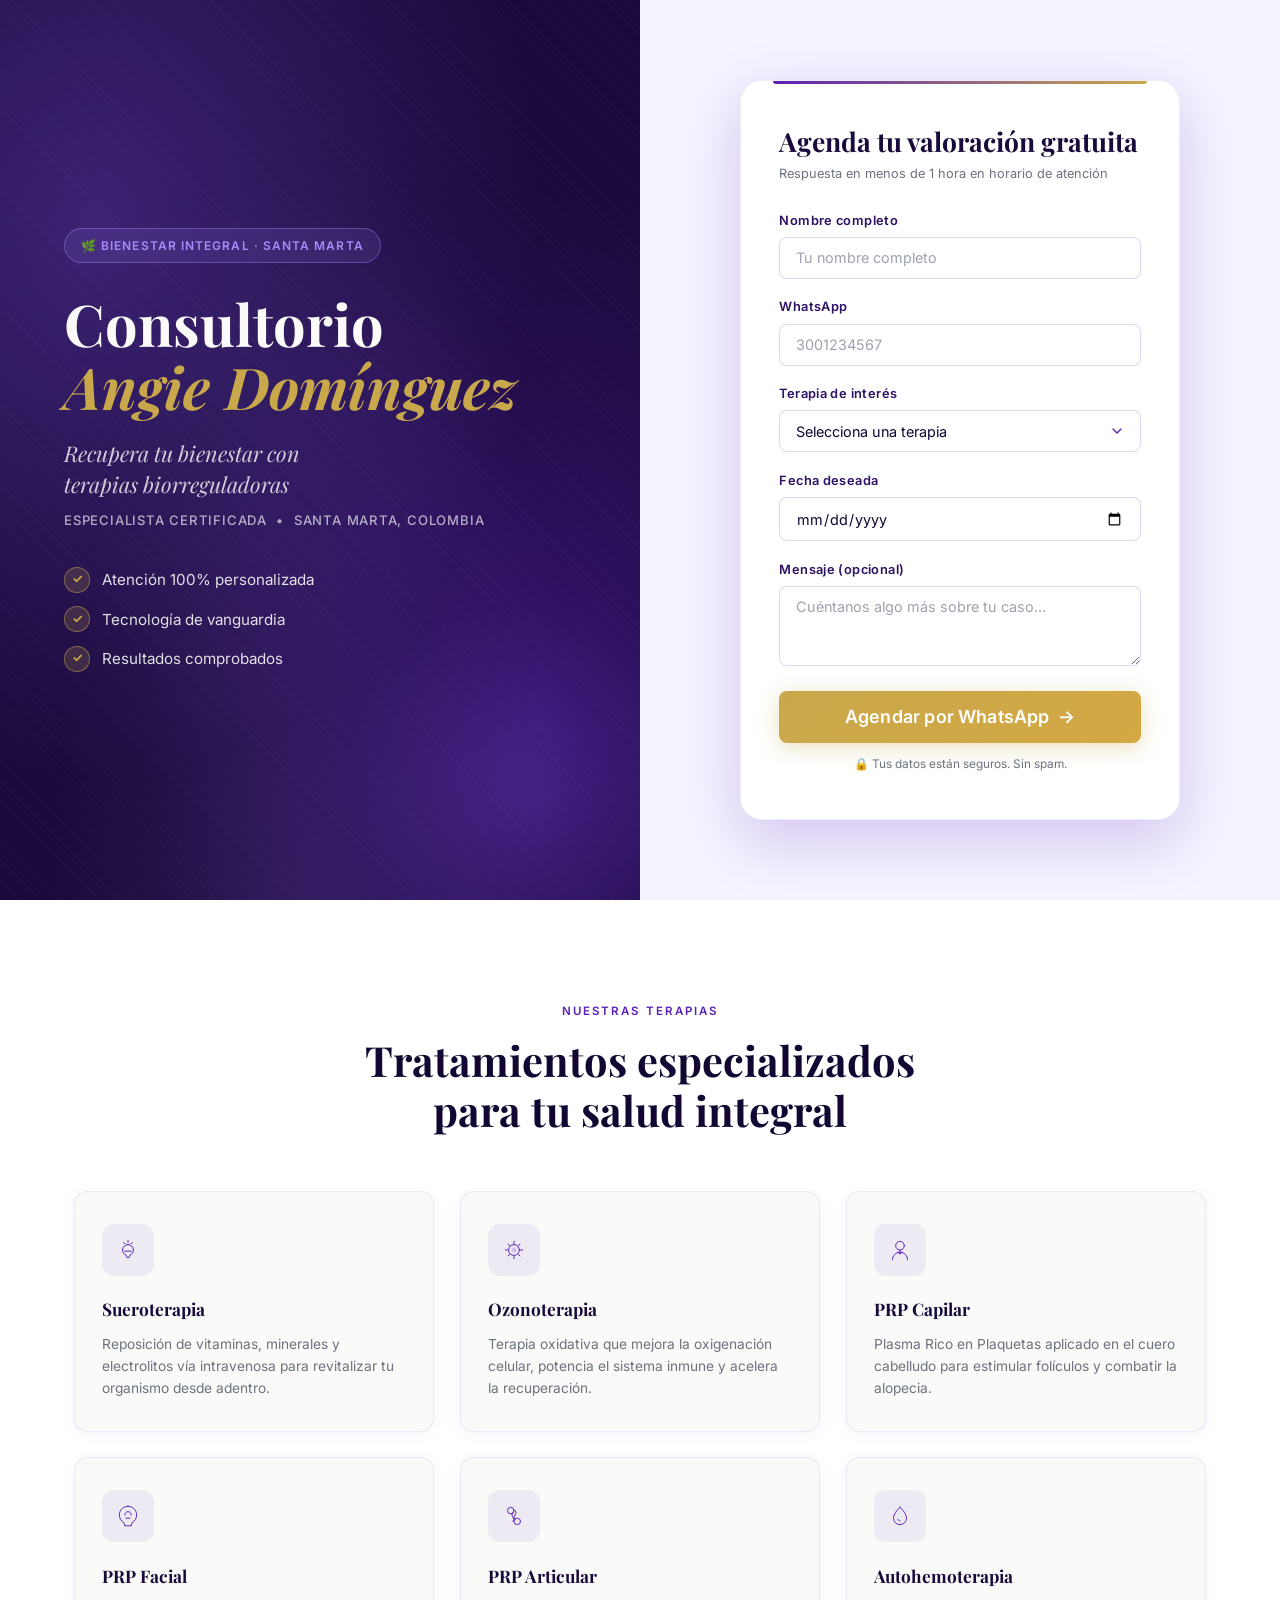
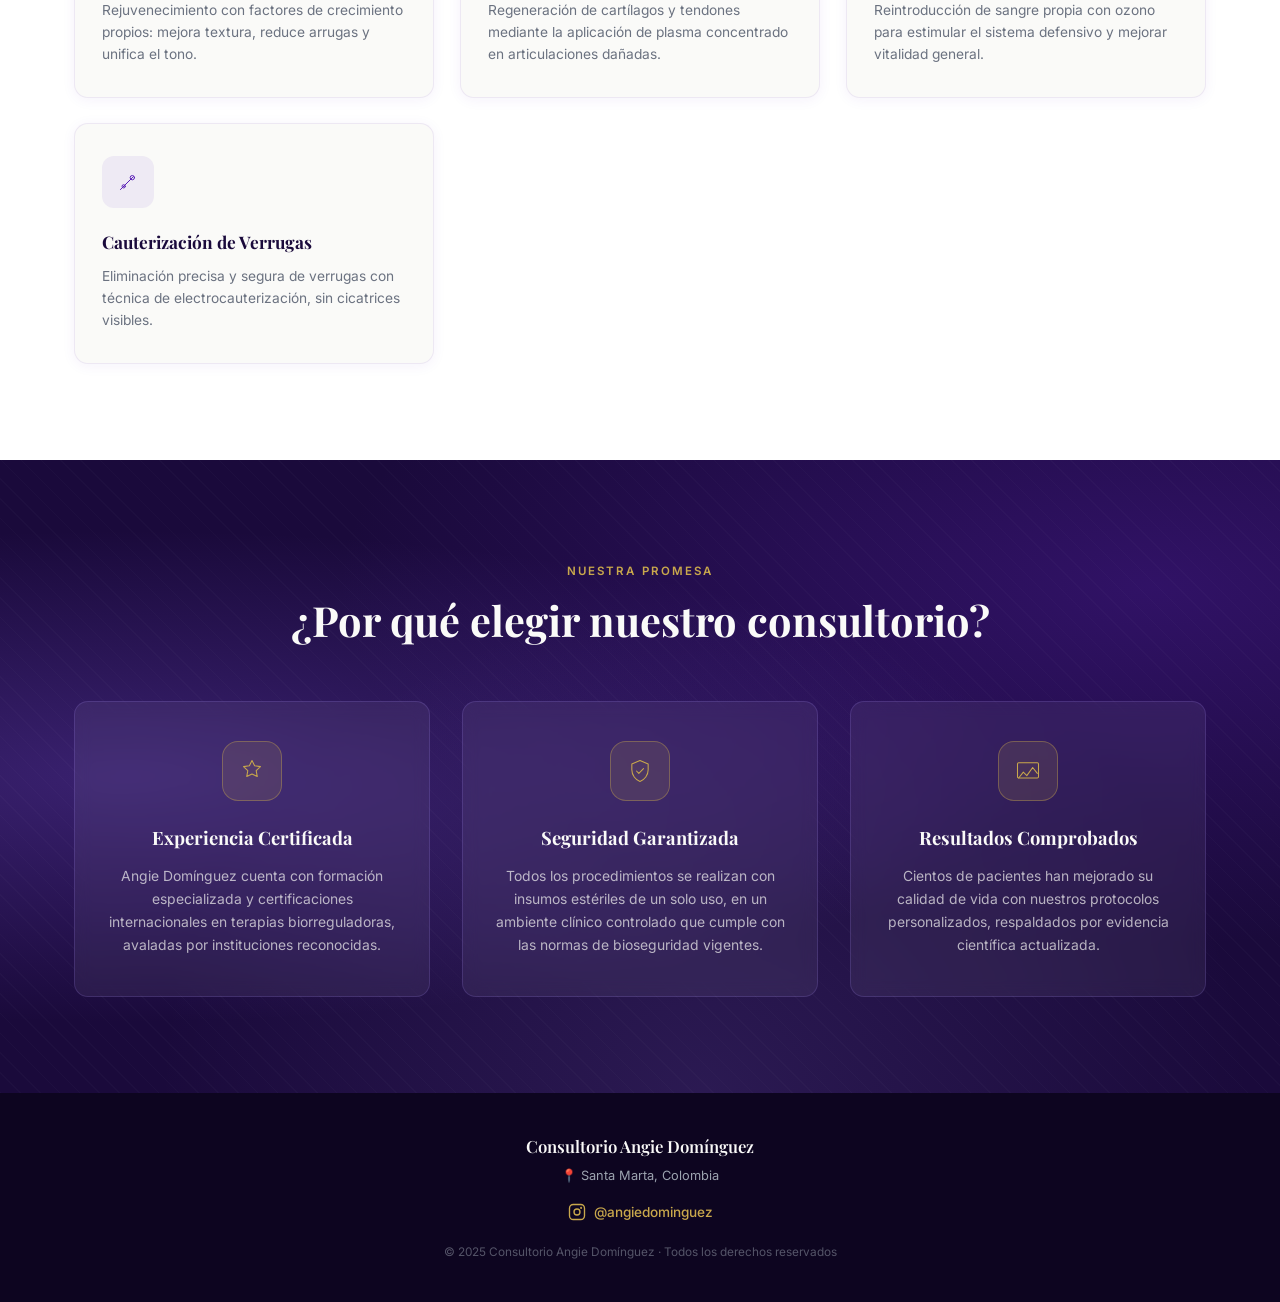
==== index.html @ efd098a5 "Initial commit: Landing page premium Angie Dominguez" ====
<!DOCTYPE html>
<html lang="es">

<head>
  <meta charset="UTF-8" />
  <meta name="viewport" content="width=device-width, initial-scale=1.0" />
  <meta name="description"
    content="Consultorio Angie Domínguez — Especialista en terapias biorreguladoras en Santa Marta, Colombia. Sueroterapia, Ozonoterapia, PRP y más. Agenda tu valoración gratuita hoy." />
  <title>Consultorio Angie Domínguez | Terapias Biorreguladoras · Santa Marta</title>

  <!-- Google Fonts -->
  <link rel="preconnect" href="https://fonts.googleapis.com" />
  <link rel="preconnect" href="https://fonts.gstatic.com" crossorigin />
  <link
    href="https://fonts.googleapis.com/css2?family=Playfair+Display:ital,wght@0,400;0,600;0,700;1,400&family=Inter:wght@300;400;500;600&display=swap"
    rel="stylesheet" />

  <link rel="stylesheet" href="style.css" />
</head>

<body>

  <!-- ───────────────────────────────────────
       SECCIÓN 1 — HERO
  ─────────────────────────────────────────── -->
  <section id="hero" class="hero-section">

    <!-- COLUMNA IZQUIERDA -->
    <div class="hero-left animate-fadeup">
      <div class="hero-badge">🌿 Bienestar Integral · Santa Marta</div>

      <h1 class="hero-title">
        Consultorio<br>
        <span class="hero-title-accent">Angie Domínguez</span>
      </h1>

      <p class="hero-tagline">
        Recupera tu bienestar con<br>
        terapias biorreguladoras
      </p>

      <p class="hero-sub">
        Especialista certificada &nbsp;•&nbsp; Santa Marta, Colombia
      </p>

      <ul class="hero-bullets">
        <li>
          <span class="bullet-icon">✓</span>
          Atención 100% personalizada
        </li>
        <li>
          <span class="bullet-icon">✓</span>
          Tecnología de vanguardia
        </li>
        <li>
          <span class="bullet-icon">✓</span>
          Resultados comprobados
        </li>
      </ul>
    </div>

    <!-- COLUMNA DERECHA — FORMULARIO -->
    <div class="hero-right animate-fadeup delay-1">
      <div class="form-card">
        <h2 class="form-title">Agenda tu valoración gratuita</h2>
        <p class="form-subtitle">Respuesta en menos de 1 hora en horario de atención</p>

        <form id="agendamiento-form">

          <div class="form-group">
            <label for="nombre">Nombre completo</label>
            <input type="text" id="nombre" name="nombre" placeholder="Tu nombre completo" required
              autocomplete="name" />
          </div>

          <div class="form-group">
            <label for="telefono">WhatsApp</label>
            <input type="tel" id="telefono" name="telefono" placeholder="3001234567" required autocomplete="tel" />
          </div>

          <div class="form-group">
            <label for="terapia">Terapia de interés</label>
            <select id="terapia" name="terapia" required>
              <option value="" disabled selected>Selecciona una terapia</option>
              <option value="Sueroterapia">Sueroterapia</option>
              <option value="Ozonoterapia">Ozonoterapia</option>
              <option value="PRP Capilar">PRP Capilar</option>
              <option value="PRP Facial">PRP Facial</option>
              <option value="PRP Articular">PRP Articular</option>
              <option value="Autohemoterapia">Autohemoterapia</option>
              <option value="Cauterización de verrugas">Cauterización de verrugas</option>
            </select>
          </div>

          <div class="form-group">
            <label for="fecha">Fecha deseada</label>
            <input type="date" id="fecha" name="fecha" required />
          </div>

          <div class="form-group">
            <label for="mensaje">Mensaje (opcional)</label>
            <textarea id="mensaje" name="mensaje" rows="3" placeholder="Cuéntanos algo más sobre tu caso..."></textarea>
          </div>

          <button type="submit" id="btn-agendar" class="btn-wa">
            Agendar por WhatsApp &nbsp;→
          </button>

          <p class="form-privacy">🔒 Tus datos están seguros. Sin spam.</p>

        </form>
      </div>
    </div>

  </section>

  <!-- ───────────────────────────────────────
       SECCIÓN 2 — SERVICIOS
  ─────────────────────────────────────────── -->
  <section id="servicios" class="section-light">
    <div class="container">
      <div class="section-header animate-fadeup">
        <span class="section-label">Nuestras Terapias</span>
        <h2 class="section-title">Tratamientos especializados<br>para tu salud integral</h2>
      </div>

      <div class="services-grid">

        <!-- Sueroterapia -->
        <div class="service-card animate-fadeup">
          <div class="service-icon">
            <svg xmlns="http://www.w3.org/2000/svg" viewBox="0 0 48 48" fill="none" stroke="currentColor"
              stroke-width="1.8" stroke-linecap="round" stroke-linejoin="round">
              <path d="M24 6v4M16 10l2.8 2.8M32 10l-2.8 2.8" />
              <path
                d="M24 14c-5.5 0-10 4.5-10 10 0 4.2 2.6 7.8 6.3 9.4L22 38h4l1.7-4.6C31.4 31.8 34 28.2 34 24c0-5.5-4.5-10-10-10z" />
              <path d="M18 26h12" />
            </svg>
          </div>
          <h3>Sueroterapia</h3>
          <p>Reposición de vitaminas, minerales y electrolitos vía intravenosa para revitalizar tu organismo desde
            adentro.</p>
        </div>

        <!-- Ozonoterapia -->
        <div class="service-card animate-fadeup delay-1">
          <div class="service-icon">
            <svg xmlns="http://www.w3.org/2000/svg" viewBox="0 0 48 48" fill="none" stroke="currentColor"
              stroke-width="1.8" stroke-linecap="round" stroke-linejoin="round">
              <circle cx="24" cy="24" r="10" />
              <path d="M24 8v4M24 36v4M8 24h4M36 24h4" />
              <path d="M13 13l2.8 2.8M32.2 32.2l2.8 2.8M35 13l-2.8 2.8M15.8 32.2l-2.8 2.8" />
              <circle cx="24" cy="24" r="4" fill="currentColor" opacity="0.2" />
            </svg>
          </div>
          <h3>Ozonoterapia</h3>
          <p>Terapia oxidativa que mejora la oxigenación celular, potencia el sistema inmune y acelera la recuperación.
          </p>
        </div>

        <!-- PRP Capilar -->
        <div class="service-card animate-fadeup delay-2">
          <div class="service-icon">
            <svg xmlns="http://www.w3.org/2000/svg" viewBox="0 0 48 48" fill="none" stroke="currentColor"
              stroke-width="1.8" stroke-linecap="round" stroke-linejoin="round">
              <circle cx="24" cy="16" r="8" />
              <path d="M10 42c0-7.7 6.3-14 14-14s14 6.3 14 14" />
              <path d="M24 24v6M20 28l4 4 4-4" />
            </svg>
          </div>
          <h3>PRP Capilar</h3>
          <p>Plasma Rico en Plaquetas aplicado en el cuero cabelludo para estimular folículos y combatir la alopecia.
          </p>
        </div>

        <!-- PRP Facial -->
        <div class="service-card animate-fadeup">
          <div class="service-icon">
            <svg xmlns="http://www.w3.org/2000/svg" viewBox="0 0 48 48" fill="none" stroke="currentColor"
              stroke-width="1.8" stroke-linecap="round" stroke-linejoin="round">
              <path
                d="M24 6C15.2 6 8 13.2 8 22c0 6.2 3.5 11.6 8.6 14.5L18 42h12l1.4-5.5C36.5 33.6 40 28.2 40 22c0-8.8-7.2-16-16-16z" />
              <path d="M18 22c0-3.3 2.7-6 6-6s6 2.7 6 6" />
              <path d="M20 28h8" />
            </svg>
          </div>
          <h3>PRP Facial</h3>
          <p>Rejuvenecimiento con factores de crecimiento propios: mejora textura, reduce arrugas y unifica el tono.</p>
        </div>

        <!-- PRP Articular -->
        <div class="service-card animate-fadeup delay-1">
          <div class="service-icon">
            <svg xmlns="http://www.w3.org/2000/svg" viewBox="0 0 48 48" fill="none" stroke="currentColor"
              stroke-width="1.8" stroke-linecap="round" stroke-linejoin="round">
              <circle cx="18" cy="14" r="6" />
              <circle cx="30" cy="34" r="6" />
              <path d="M22 18l-2 4 4 8-2 4" />
              <path d="M26 30l-2-4 4-8-2-4" />
            </svg>
          </div>
          <h3>PRP Articular</h3>
          <p>Regeneración de cartílagos y tendones mediante la aplicación de plasma concentrado en articulaciones
            dañadas.</p>
        </div>

        <!-- Autohemoterapia -->
        <div class="service-card animate-fadeup delay-2">
          <div class="service-icon">
            <svg xmlns="http://www.w3.org/2000/svg" viewBox="0 0 48 48" fill="none" stroke="currentColor"
              stroke-width="1.8" stroke-linecap="round" stroke-linejoin="round">
              <path d="M24 8c0 0-12 10-12 20a12 12 0 0 0 24 0C36 18 24 8 24 8z" />
              <path d="M20 30c1 2 2.5 3 4 3" />
            </svg>
          </div>
          <h3>Autohemoterapia</h3>
          <p>Reintroducción de sangre propia con ozono para estimular el sistema defensivo y mejorar vitalidad general.
          </p>
        </div>

        <!-- Cauterización de verrugas -->
        <div class="service-card animate-fadeup">
          <div class="service-icon">
            <svg xmlns="http://www.w3.org/2000/svg" viewBox="0 0 48 48" fill="none" stroke="currentColor"
              stroke-width="1.8" stroke-linecap="round" stroke-linejoin="round">
              <path d="M14 34l20-20" />
              <circle cx="32" cy="16" r="4" />
              <path d="M10 38l4-4" />
              <path d="M28 20l-14 14" />
              <circle cx="16" cy="32" r="3" />
            </svg>
          </div>
          <h3>Cauterización de Verrugas</h3>
          <p>Eliminación precisa y segura de verrugas con técnica de electrocauterización, sin cicatrices visibles.</p>
        </div>

      </div>
    </div>
  </section>

  <!-- ───────────────────────────────────────
       SECCIÓN 3 — POR QUÉ ELEGIRNOS
  ─────────────────────────────────────────── -->
  <section id="por-que" class="section-dark">
    <div class="container">
      <div class="section-header animate-fadeup">
        <span class="section-label section-label-gold">Nuestra Promesa</span>
        <h2 class="section-title section-title-light">¿Por qué elegir nuestro consultorio?</h2>
      </div>

      <div class="why-grid">

        <div class="why-card animate-fadeup">
          <div class="why-icon">
            <svg xmlns="http://www.w3.org/2000/svg" viewBox="0 0 48 48" fill="none" stroke="currentColor"
              stroke-width="1.8" stroke-linecap="round" stroke-linejoin="round">
              <path d="M24 6l4.5 9 10 1.5-7.3 7 1.8 10L24 29l-9 4.5 1.8-10L9.5 16.5l10-1.5z" />
            </svg>
          </div>
          <h3>Experiencia Certificada</h3>
          <p>Angie Domínguez cuenta con formación especializada y certificaciones internacionales en terapias
            biorreguladoras, avaladas por instituciones reconocidas.</p>
        </div>

        <div class="why-card animate-fadeup delay-1">
          <div class="why-icon">
            <svg xmlns="http://www.w3.org/2000/svg" viewBox="0 0 48 48" fill="none" stroke="currentColor"
              stroke-width="1.8" stroke-linecap="round" stroke-linejoin="round">
              <path d="M24 6l-14 6v10c0 9 6.2 17.4 14 20 7.8-2.6 14-11 14-20V12z" />
              <path d="M18 24l4 4 8-8" />
            </svg>
          </div>
          <h3>Seguridad Garantizada</h3>
          <p>Todos los procedimientos se realizan con insumos estériles de un solo uso, en un ambiente clínico
            controlado que cumple con las normas de bioseguridad vigentes.</p>
        </div>

        <div class="why-card animate-fadeup delay-2">
          <div class="why-icon">
            <svg xmlns="http://www.w3.org/2000/svg" viewBox="0 0 48 48" fill="none" stroke="currentColor"
              stroke-width="1.8" stroke-linecap="round" stroke-linejoin="round">
              <path d="M8 36l8-10 6 6 10-14 8 10" />
              <rect x="6" y="10" width="36" height="26" rx="2" />
            </svg>
          </div>
          <h3>Resultados Comprobados</h3>
          <p>Cientos de pacientes han mejorado su calidad de vida con nuestros protocolos personalizados, respaldados
            por evidencia científica actualizada.</p>
        </div>

      </div>
    </div>
  </section>

  <!-- ───────────────────────────────────────
       FOOTER
  ─────────────────────────────────────────── -->
  <footer id="footer">
    <div class="container footer-inner">
      <div class="footer-brand">
        <span class="footer-name">Consultorio Angie Domínguez</span>
        <span class="footer-location">📍 Santa Marta, Colombia</span>
      </div>
      <div class="footer-social">
        <a href="https://instagram.com/angiedominguez" target="_blank" rel="noopener" class="footer-ig">
          <svg xmlns="http://www.w3.org/2000/svg" width="18" height="18" viewBox="0 0 24 24" fill="none"
            stroke="currentColor" stroke-width="1.8" stroke-linecap="round" stroke-linejoin="round">
            <rect x="2" y="2" width="20" height="20" rx="5" ry="5" />
            <circle cx="12" cy="12" r="4" />
            <circle cx="17.5" cy="6.5" r="0.5" fill="currentColor" />
          </svg>
          @angiedominguez
        </a>
      </div>
      <p class="footer-copy">© 2025 Consultorio Angie Domínguez · Todos los derechos reservados</p>
    </div>
  </footer>

  <script src="script.js"></script>
</body>

</html>
---- style.css ----
/* ================================================
   DESIGN TOKENS — PALETA MORADO PREMIUM
   ================================================ */
:root {
  --purple-deep: #1A0A3B;
  /* fondo hero izquierdo */
  --purple-dark: #2E1065;
  /* secciones oscuras     */
  --purple-mid: #5B21B6;
  /* acentos medios        */
  --purple-light: #8B5CF6;
  /* highlights            */
  --purple-glow: #A78BFA;
  /* glow / hover          */
  --lavender-bg: #F5F3FF;
  /* fondo secciones light */
  --ivory: #FAFAF8;
  /* fondo base            */
  --white: #FFFFFF;

  /* Gold para el CTA — contraste premium sobre morado */
  --gold: #C9A84C;
  --gold-hover: #B8962E;

  --gray-1: #6B7280;
  --gray-2: #9CA3AF;
  --text-dark: #120733;
  /* casi negro con tinte morado */

  --ff-heading: 'Playfair Display', Georgia, serif;
  --ff-body: 'Inter', system-ui, sans-serif;

  --radius-sm: 8px;
  --radius-md: 14px;
  --radius-lg: 22px;
  --radius-xl: 32px;

  --shadow-card: 0 8px 40px rgba(91, 33, 182, 0.13);
  --shadow-hero: 0 20px 60px rgba(91, 33, 182, 0.22);

  --transition: 0.35s cubic-bezier(.4, 0, .2, 1);
}

/* ================================================
   RESET & BASE
   ================================================ */
*,
*::before,
*::after {
  box-sizing: border-box;
  margin: 0;
  padding: 0;
}

html {
  scroll-behavior: smooth;
  font-size: 16px;
}

body {
  font-family: var(--ff-body);
  background: var(--ivory);
  color: var(--text-dark);
  line-height: 1.65;
  -webkit-font-smoothing: antialiased;
}

img,
svg {
  display: block;
}

a {
  color: inherit;
  text-decoration: none;
}

/* ================================================
   TYPOGRAPHY UTILITIES
   ================================================ */
.section-label {
  display: inline-block;
  font-family: var(--ff-body);
  font-size: 0.72rem;
  font-weight: 600;
  letter-spacing: 0.18em;
  text-transform: uppercase;
  color: var(--purple-mid);
  margin-bottom: 0.9rem;
}

.section-label-gold {
  color: var(--gold);
}

.section-title {
  font-family: var(--ff-heading);
  font-size: clamp(1.75rem, 3.5vw, 2.6rem);
  font-weight: 700;
  line-height: 1.2;
  color: var(--text-dark);
}

.section-title-light {
  color: var(--ivory);
}

.section-header {
  text-align: center;
  margin-bottom: 3.5rem;
}

/* ================================================
   CONTAINER
   ================================================ */
.container {
  width: 100%;
  max-width: 1180px;
  margin: 0 auto;
  padding: 0 1.5rem;
}

/* ================================================
   ANIMACIONES FADE-UP (gestionadas por JS)
   ================================================ */
.animate-fadeup {
  opacity: 0;
  transform: translateY(36px);
  transition: opacity 0.7s var(--transition),
    transform 0.7s var(--transition);
}

.animate-fadeup.visible {
  opacity: 1;
  transform: translateY(0);
}

.delay-1 {
  transition-delay: 0.15s;
}

.delay-2 {
  transition-delay: 0.30s;
}

/* ================================================
   HERO SECTION
   ================================================ */
.hero-section {
  display: grid;
  grid-template-columns: 1fr 1fr;
  min-height: 100svh;
  align-items: stretch;
}

/* ── Columna izquierda ── */
.hero-left {
  background: var(--purple-deep);
  background-image:
    radial-gradient(ellipse at 15% 25%, rgba(139, 92, 246, 0.30) 0%, transparent 58%),
    radial-gradient(ellipse at 85% 80%, rgba(91, 33, 182, 0.40) 0%, transparent 52%),
    radial-gradient(ellipse at 50% 110%, rgba(167, 139, 250, 0.15) 0%, transparent 60%);
  display: flex;
  flex-direction: column;
  justify-content: center;
  padding: clamp(2rem, 6vw, 5rem) clamp(2rem, 5vw, 4.5rem);
  position: relative;
  overflow: hidden;
}

/* Textura sutil */
.hero-left::before {
  content: '';
  position: absolute;
  inset: 0;
  background-image:
    repeating-linear-gradient(45deg,
      rgba(255, 255, 255, 0.022) 0px,
      rgba(255, 255, 255, 0.022) 1px,
      transparent 1px,
      transparent 14px);
  pointer-events: none;
}

/* Círculo decorativo difuso */
.hero-left::after {
  content: '';
  position: absolute;
  width: 380px;
  height: 380px;
  background: radial-gradient(circle, rgba(139, 92, 246, 0.18) 0%, transparent 70%);
  bottom: -80px;
  right: -80px;
  border-radius: 50%;
  pointer-events: none;
}

.hero-badge {
  display: inline-flex;
  align-items: center;
  gap: 0.4rem;
  background: rgba(167, 139, 250, 0.12);
  border: 1px solid rgba(167, 139, 250, 0.38);
  color: var(--purple-glow);
  font-size: 0.75rem;
  font-weight: 600;
  letter-spacing: 0.09em;
  text-transform: uppercase;
  padding: 0.4rem 1rem;
  border-radius: 99px;
  width: fit-content;
  margin-bottom: 1.8rem;
  backdrop-filter: blur(6px);
}

.hero-title {
  font-family: var(--ff-heading);
  font-size: clamp(2.2rem, 4.5vw, 3.8rem);
  font-weight: 700;
  color: var(--ivory);
  line-height: 1.1;
  margin-bottom: 1.2rem;
}

.hero-title-accent {
  color: var(--gold);
  font-style: italic;
}

.hero-tagline {
  font-family: var(--ff-heading);
  font-size: clamp(1.05rem, 2vw, 1.35rem);
  font-weight: 400;
  font-style: italic;
  color: rgba(250, 250, 248, 0.80);
  margin-bottom: 0.6rem;
  line-height: 1.45;
}

.hero-sub {
  font-size: 0.82rem;
  font-weight: 500;
  letter-spacing: 0.06em;
  color: rgba(253, 253, 253, 0.65);
  text-transform: uppercase;
  margin-bottom: 2.2rem;
}

.hero-bullets {
  list-style: none;
  display: flex;
  flex-direction: column;
  gap: 0.85rem;
}

.hero-bullets li {
  display: flex;
  align-items: center;
  gap: 0.75rem;
  font-size: 0.95rem;
  font-weight: 400;
  color: rgba(250, 250, 248, 0.88);
}

.bullet-icon {
  display: flex;
  align-items: center;
  justify-content: center;
  width: 26px;
  height: 26px;
  background: rgba(201, 168, 76, 0.18);
  border: 1px solid rgba(201, 168, 76, 0.50);
  color: var(--gold);
  font-size: 0.78rem;
  font-weight: 700;
  border-radius: 50%;
  flex-shrink: 0;
}

/* ── Columna derecha ── */
.hero-right {
  background: var(--lavender-bg);
  display: flex;
  align-items: center;
  justify-content: center;
  padding: clamp(2rem, 5vw, 4rem) clamp(1.5rem, 4vw, 3.5rem);
}

/* ── Tarjeta formulario ── */
.form-card {
  background: var(--white);
  border-radius: var(--radius-lg);
  box-shadow: var(--shadow-hero);
  padding: clamp(1.8rem, 4vw, 2.8rem) clamp(1.6rem, 3.5vw, 2.4rem);
  width: 100%;
  max-width: 440px;
  border: 1px solid rgba(91, 33, 182, 0.09);
  position: relative;
}

/* Línea decorativa superior de la card */
.form-card::before {
  content: '';
  position: absolute;
  top: 0;
  left: 2rem;
  right: 2rem;
  height: 3px;
  background: linear-gradient(90deg, var(--purple-mid) 0%, var(--gold) 100%);
  border-radius: 0 0 4px 4px;
}

.form-title {
  font-family: var(--ff-heading);
  font-size: clamp(1.3rem, 2.5vw, 1.65rem);
  font-weight: 700;
  color: var(--purple-deep);
  margin-bottom: 0.35rem;
  line-height: 1.2;
}

.form-subtitle {
  font-size: 0.8rem;
  color: var(--gray-1);
  margin-bottom: 1.6rem;
}

.form-group {
  margin-bottom: 1.1rem;
}

.form-group label {
  display: block;
  font-size: 0.8rem;
  font-weight: 600;
  color: var(--purple-dark);
  margin-bottom: 0.38rem;
  letter-spacing: 0.03em;
}

.form-group input,
.form-group select,
.form-group textarea {
  width: 100%;
  padding: 0.72rem 1rem;
  border: 1.5px solid rgba(91, 33, 182, 0.18);
  border-radius: var(--radius-sm);
  font-family: var(--ff-body);
  font-size: 0.9rem;
  color: var(--text-dark);
  background: var(--white);
  outline: none;
  transition: border-color var(--transition), box-shadow var(--transition);
  appearance: none;
  -webkit-appearance: none;
}

.form-group select {
  background-image: url("data:image/svg+xml,%3Csvg xmlns='http://www.w3.org/2000/svg' width='16' height='16' viewBox='0 0 24 24' fill='none' stroke='%235B21B6' stroke-width='2' stroke-linecap='round' stroke-linejoin='round'%3E%3Cpolyline points='6 9 12 15 18 9'/%3E%3C/svg%3E");
  background-repeat: no-repeat;
  background-position: right 0.9rem center;
  padding-right: 2.6rem;
  cursor: pointer;
}

.form-group input:focus,
.form-group select:focus,
.form-group textarea:focus {
  border-color: var(--purple-mid);
  box-shadow: 0 0 0 3px rgba(91, 33, 182, 0.10);
}

.form-group input::placeholder,
.form-group textarea::placeholder {
  color: var(--gray-2);
}

.form-group textarea {
  resize: vertical;
  min-height: 80px;
}

/* ── Botón WhatsApp ── */
.btn-wa {
  display: flex;
  align-items: center;
  justify-content: center;
  width: 100%;
  height: 52px;
  background: linear-gradient(135deg, var(--gold) 0%, #D4A843 100%);
  color: var(--white);
  font-family: var(--ff-body);
  font-size: 18px;
  font-weight: 600;
  border: none;
  border-radius: var(--radius-sm);
  cursor: pointer;
  letter-spacing: 0.01em;
  transition: filter var(--transition), transform var(--transition), box-shadow var(--transition);
  box-shadow: 0 4px 22px rgba(201, 168, 76, 0.38);
  margin-top: 0.5rem;
}

.btn-wa:hover {
  filter: brightness(1.08);
  transform: translateY(-2px);
  box-shadow: 0 8px 30px rgba(201, 168, 76, 0.48);
}

.btn-wa:active {
  transform: translateY(0);
}

.btn-wa:disabled {
  opacity: 0.65;
  cursor: not-allowed;
  transform: none;
}

.form-privacy {
  text-align: center;
  font-size: 0.74rem;
  color: var(--gray-1);
  margin-top: 0.75rem;
}

/* ================================================
   SECCIÓN SERVICIOS — LIGHT
   ================================================ */
.section-light {
  background: var(--white);
  padding: 6rem 0;
}

.services-grid {
  display: grid;
  grid-template-columns: repeat(auto-fill, minmax(290px, 1fr));
  gap: 1.6rem;
}

.service-card {
  background: var(--ivory);
  border-radius: var(--radius-md);
  padding: 2rem 1.7rem;
  box-shadow: 0 2px 14px rgba(91, 33, 182, 0.06);
  border: 1px solid rgba(91, 33, 182, 0.08);
  transition: transform var(--transition), box-shadow var(--transition);
  position: relative;
  overflow: hidden;
}

.service-card::before {
  content: '';
  position: absolute;
  top: 0;
  left: 0;
  width: 3px;
  height: 0;
  background: linear-gradient(180deg, var(--gold) 0%, var(--purple-light) 100%);
  border-radius: 2px;
  transition: height 0.4s ease;
}

.service-card:hover {
  transform: translateY(-5px);
  box-shadow: var(--shadow-card);
}

.service-card:hover::before {
  height: 100%;
}

.service-icon {
  width: 52px;
  height: 52px;
  background: rgba(91, 33, 182, 0.07);
  border-radius: 12px;
  display: flex;
  align-items: center;
  justify-content: center;
  margin-bottom: 1.2rem;
  color: var(--purple-mid);
  transition: background var(--transition);
}

.service-card:hover .service-icon {
  background: rgba(91, 33, 182, 0.13);
}

.service-icon svg {
  width: 26px;
  height: 26px;
}

.service-card h3 {
  font-family: var(--ff-heading);
  font-size: 1.08rem;
  font-weight: 700;
  color: var(--purple-deep);
  margin-bottom: 0.55rem;
}

.service-card p {
  font-size: 0.86rem;
  color: var(--gray-1);
  line-height: 1.6;
}

/* ================================================
   SECCIÓN POR QUÉ ELEGIRNOS — DARK PURPLE
   ================================================ */
.section-dark {
  background: var(--purple-deep);
  background-image:
    radial-gradient(ellipse at 10% 50%, rgba(139, 92, 246, 0.28) 0%, transparent 55%),
    radial-gradient(ellipse at 90% 20%, rgba(91, 33, 182, 0.35) 0%, transparent 50%),
    radial-gradient(ellipse at 55% 100%, rgba(167, 139, 250, 0.12) 0%, transparent 55%);
  padding: 6rem 0;
  position: relative;
  overflow: hidden;
}

.section-dark::before {
  content: '';
  position: absolute;
  inset: 0;
  background-image:
    repeating-linear-gradient(45deg,
      rgba(255, 255, 255, 0.018) 0px,
      rgba(255, 255, 255, 0.018) 1px,
      transparent 1px,
      transparent 14px);
  pointer-events: none;
}

.why-grid {
  display: grid;
  grid-template-columns: repeat(3, 1fr);
  gap: 2rem;
}

.why-card {
  background: rgba(255, 255, 255, 0.06);
  backdrop-filter: blur(8px);
  border: 1px solid rgba(167, 139, 250, 0.18);
  border-radius: var(--radius-md);
  padding: 2.4rem 2rem;
  text-align: center;
  transition: background var(--transition), transform var(--transition), border-color var(--transition);
}

.why-card:hover {
  background: rgba(255, 255, 255, 0.10);
  border-color: rgba(167, 139, 250, 0.35);
  transform: translateY(-4px);
}

.why-icon {
  width: 60px;
  height: 60px;
  background: rgba(201, 168, 76, 0.13);
  border: 1.5px solid rgba(201, 168, 76, 0.38);
  border-radius: 16px;
  display: flex;
  align-items: center;
  justify-content: center;
  margin: 0 auto 1.4rem;
  color: var(--gold);
}

.why-icon svg {
  width: 28px;
  height: 28px;
}

.why-card h3 {
  font-family: var(--ff-heading);
  font-size: 1.15rem;
  font-weight: 700;
  color: var(--ivory);
  margin-bottom: 0.75rem;
}

.why-card p {
  font-size: 0.87rem;
  color: rgba(250, 250, 248, 0.68);
  line-height: 1.65;
}

/* ================================================
   FOOTER
   ================================================ */
#footer {
  background: #0D0520;
  padding: 2.5rem 0;
}

.footer-inner {
  display: flex;
  flex-direction: column;
  align-items: center;
  gap: 0.9rem;
  text-align: center;
}

.footer-brand {
  display: flex;
  flex-direction: column;
  gap: 0.3rem;
}

.footer-name {
  font-family: var(--ff-heading);
  font-size: 1.05rem;
  font-weight: 600;
  color: var(--ivory);
}

.footer-location {
  font-size: 0.8rem;
  color: var(--gray-2);
}

.footer-ig {
  display: inline-flex;
  align-items: center;
  gap: 0.5rem;
  color: var(--gold);
  font-size: 0.85rem;
  font-weight: 500;
  transition: opacity var(--transition);
}

.footer-ig:hover {
  opacity: 0.75;
}

.footer-copy {
  font-size: 0.74rem;
  color: rgba(156, 163, 175, 0.50);
}

/* ================================================
   RESPONSIVE — TABLET (< 900px)
   ================================================ */
@media (max-width: 900px) {
  .why-grid {
    grid-template-columns: 1fr 1fr;
  }

  .why-card:last-child {
    grid-column: 1 / -1;
    max-width: 400px;
    margin: 0 auto;
    width: 100%;
  }
}

/* ================================================
   RESPONSIVE — MOBILE (< 680px)
   ================================================ */
@media (max-width: 680px) {
  .hero-section {
    grid-template-columns: 1fr;
    min-height: auto;
  }

  .hero-left {
    padding: 3rem 1.5rem 2.5rem;
    align-items: flex-start;
  }

  .hero-title {
    font-size: clamp(2rem, 9vw, 2.5rem);
  }

  .hero-right {
    padding: 2rem 1rem 3rem;
    background: var(--lavender-bg);
  }

  .form-card {
    max-width: 100%;
    border-radius: var(--radius-md);
    box-shadow: 0 4px 24px rgba(91, 33, 182, 0.12);
  }

  .section-light {
    padding: 4rem 0;
  }

  .services-grid {
    grid-template-columns: 1fr;
    gap: 1.1rem;
  }

  .section-dark {
    padding: 4rem 0;
  }

  .why-grid {
    grid-template-columns: 1fr;
  }

  .why-card:last-child {
    max-width: 100%;
  }
}

/* ================================================
   VALIDACIÓN — ESTADOS DE ERROR / OK
   ================================================ */
.field-error {
  display: block;
  font-size: 0.74rem;
  color: #DC2626;
  margin-top: 0.3rem;
  font-weight: 500;
  min-height: 1em;
  animation: shake 0.3s ease;
}

@keyframes shake {

  0%,
  100% {
    transform: translateX(0);
  }

  25% {
    transform: translateX(-4px);
  }

  75% {
    transform: translateX(4px);
  }
}

.form-group input.input-error,
.form-group select.input-error,
.form-group textarea.input-error {
  border-color: #DC2626 !important;
  box-shadow: 0 0 0 3px rgba(220, 38, 38, 0.10);
}

.form-group input.input-ok,
.form-group select.input-ok,
.form-group textarea.input-ok {
  border-color: var(--purple-mid) !important;
  box-shadow: 0 0 0 3px rgba(91, 33, 182, 0.09);
}

/* ================================================
   MICRO INTERACTIONS
   ================================================ */
@media (hover: hover) {

  .form-group input:hover,
  .form-group select:hover,
  .form-group textarea:hover {
    border-color: rgba(91, 33, 182, 0.35);
  }
}
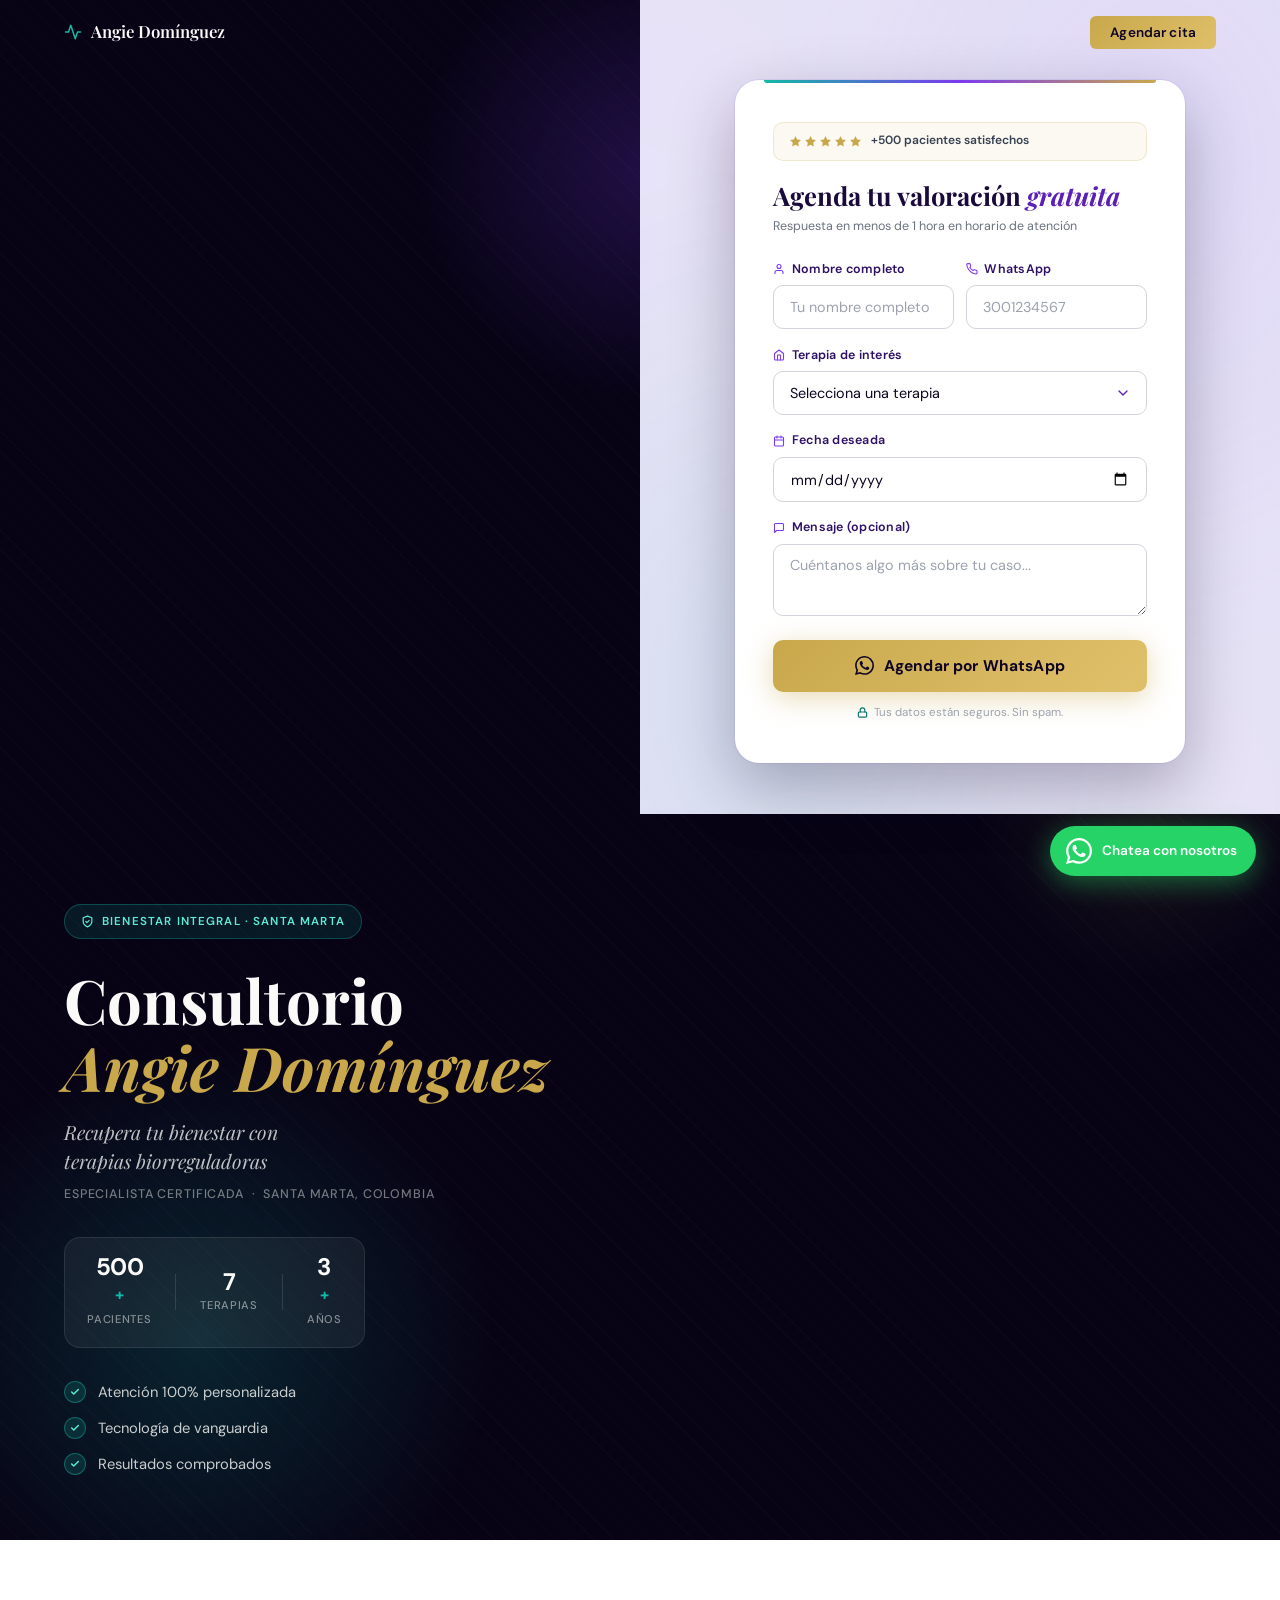
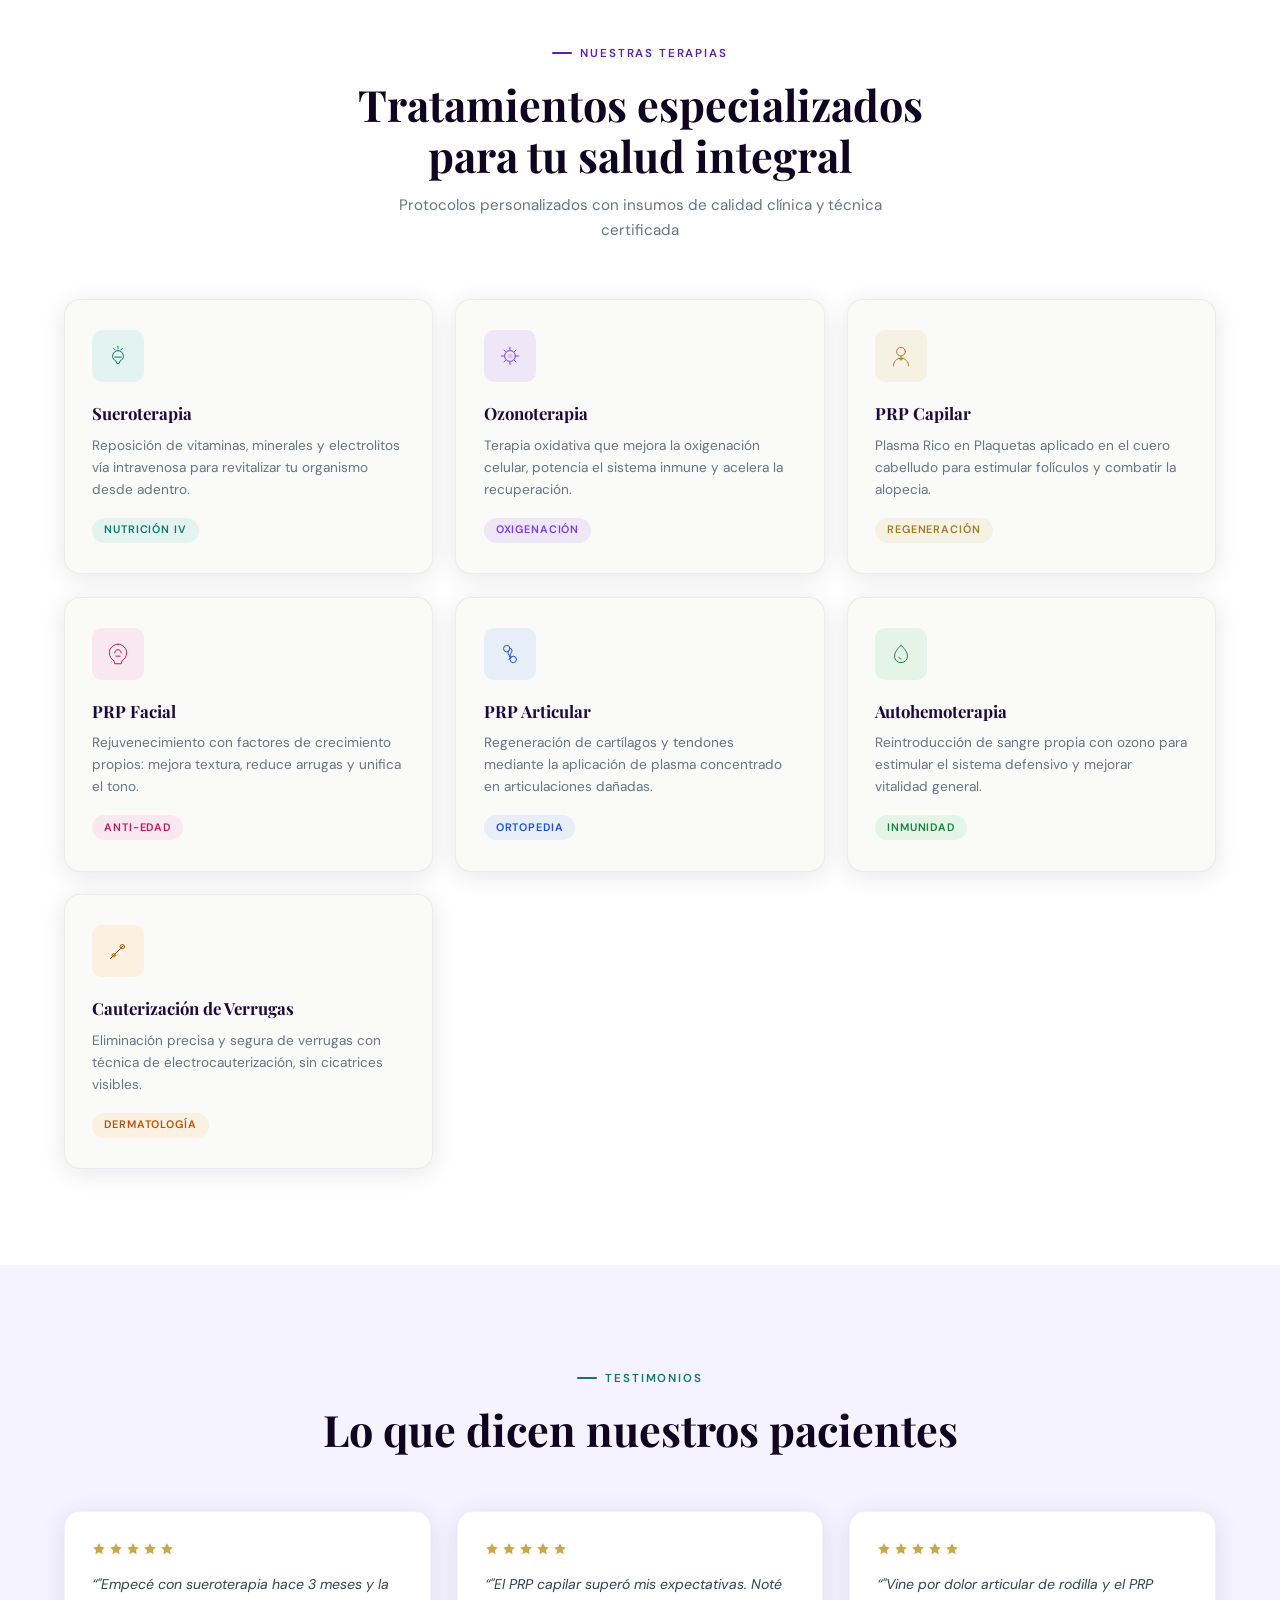
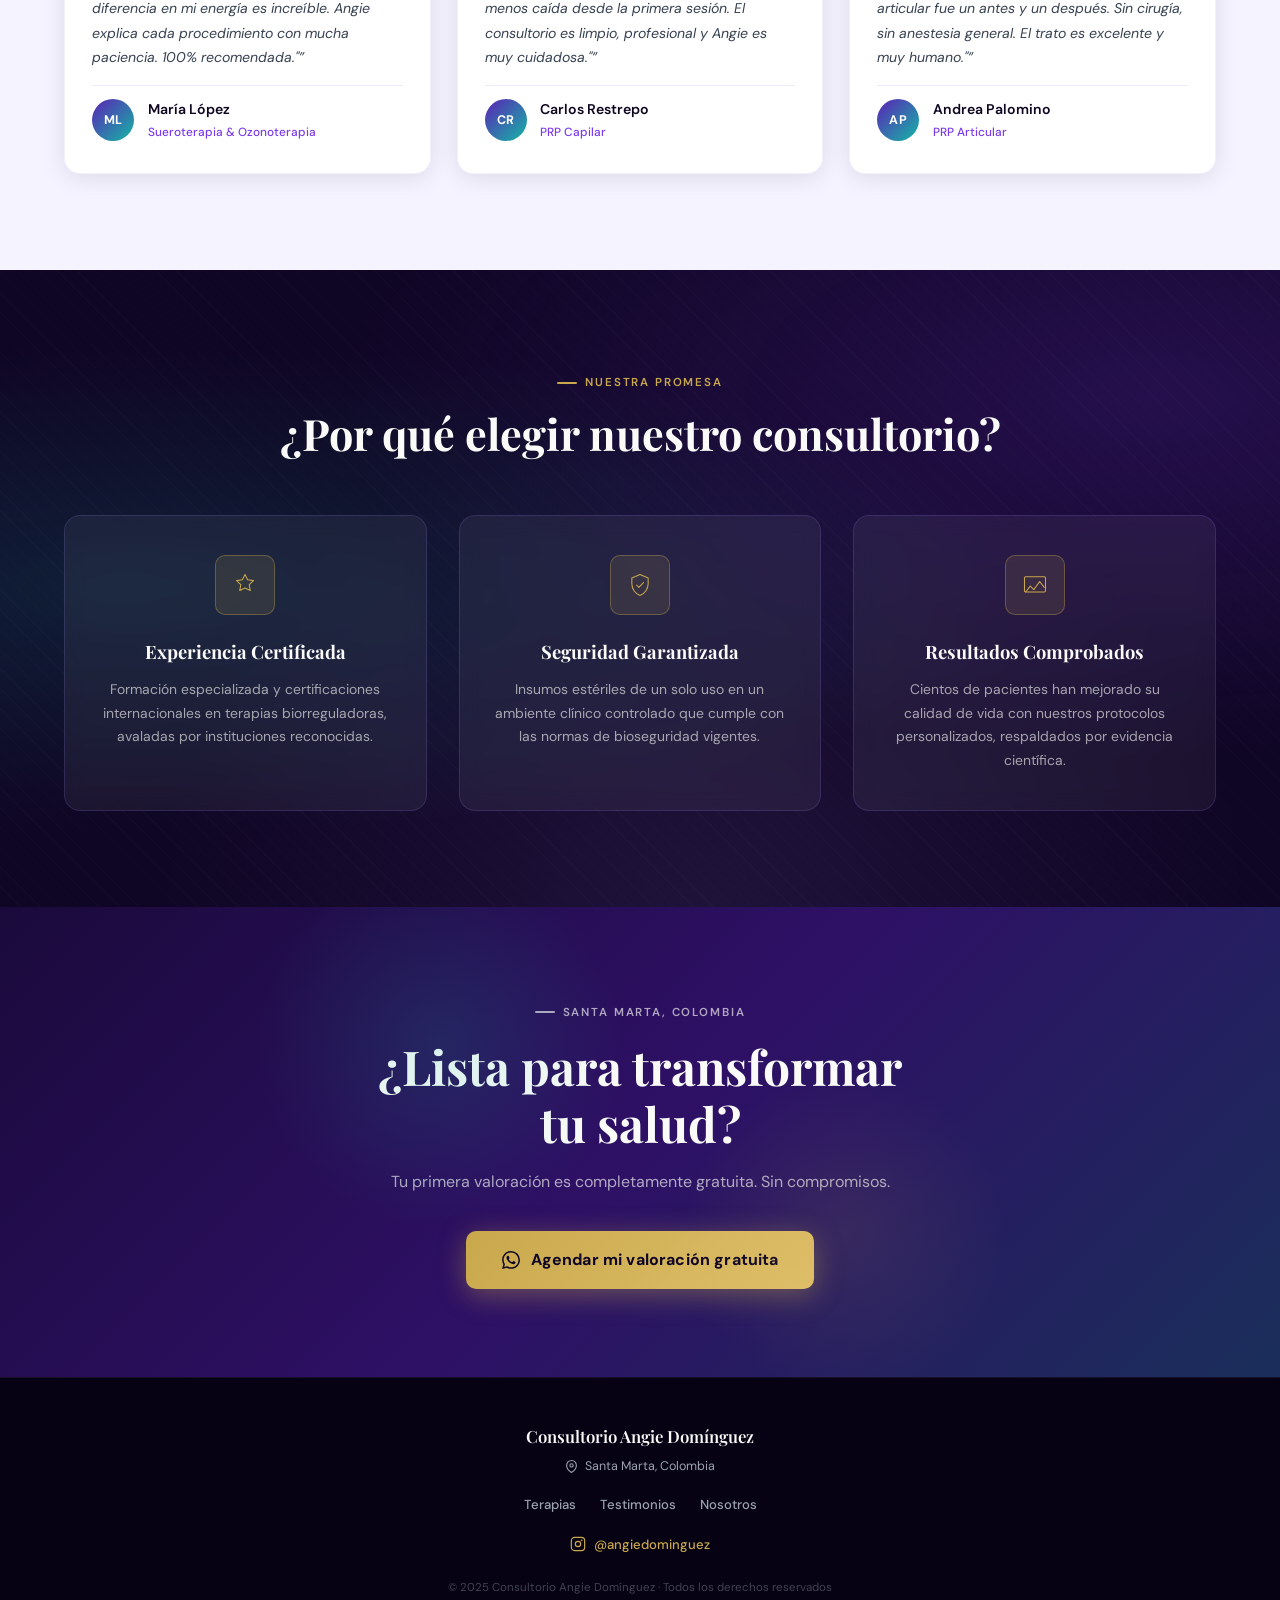
==== commit 401e4cbd: "rediseno premium UI/UX: wellness palette, form-first mobile, nuevas secciones - Paleta renovada: Dee" ====
--- a/index.html
+++ b/index.html
@@ -8,11 +8,10 @@
     content="Consultorio Angie Domínguez — Especialista en terapias biorreguladoras en Santa Marta, Colombia. Sueroterapia, Ozonoterapia, PRP y más. Agenda tu valoración gratuita hoy." />
   <title>Consultorio Angie Domínguez | Terapias Biorreguladoras · Santa Marta</title>
 
-  <!-- Google Fonts -->
   <link rel="preconnect" href="https://fonts.googleapis.com" />
   <link rel="preconnect" href="https://fonts.gstatic.com" crossorigin />
   <link
-    href="https://fonts.googleapis.com/css2?family=Playfair+Display:ital,wght@0,400;0,600;0,700;1,400&family=Inter:wght@300;400;500;600&display=swap"
+    href="https://fonts.googleapis.com/css2?family=Playfair+Display:ital,wght@0,400;0,600;0,700;1,400;1,500&family=DM+Sans:opsz,wght@9..40,300;9..40,400;9..40,500;9..40,600&display=swap"
     rel="stylesheet" />
 
   <link rel="stylesheet" href="style.css" />
@@ -20,66 +19,71 @@
 
 <body>
 
-  <!-- ───────────────────────────────────────
-       SECCIÓN 1 — HERO
-  ─────────────────────────────────────────── -->
+  <!-- ── TOP NAV ── -->
+  <nav class="top-nav" id="topNav">
+    <div class="container nav-inner">
+      <div class="nav-brand">
+        <svg width="18" height="18" viewBox="0 0 24 24" fill="none" stroke="currentColor" stroke-width="2"
+          stroke-linecap="round" stroke-linejoin="round">
+          <path d="M22 12h-4l-3 9L9 3l-3 9H2" />
+        </svg>
+        <span>Angie Domínguez</span>
+      </div>
+      <button class="nav-cta-btn" id="navCtaBtn">Agendar cita</button>
+    </div>
+  </nav>
+
+  <!-- ── HERO ── -->
   <section id="hero" class="hero-section">
 
-    <!-- COLUMNA IZQUIERDA -->
-    <div class="hero-left animate-fadeup">
-      <div class="hero-badge">🌿 Bienestar Integral · Santa Marta</div>
-
-      <h1 class="hero-title">
-        Consultorio<br>
-        <span class="hero-title-accent">Angie Domínguez</span>
-      </h1>
-
-      <p class="hero-tagline">
-        Recupera tu bienestar con<br>
-        terapias biorreguladoras
-      </p>
-
-      <p class="hero-sub">
-        Especialista certificada &nbsp;•&nbsp; Santa Marta, Colombia
-      </p>
-
-      <ul class="hero-bullets">
-        <li>
-          <span class="bullet-icon">✓</span>
-          Atención 100% personalizada
-        </li>
-        <li>
-          <span class="bullet-icon">✓</span>
-          Tecnología de vanguardia
-        </li>
-        <li>
-          <span class="bullet-icon">✓</span>
-          Resultados comprobados
-        </li>
-      </ul>
-    </div>
-
-    <!-- COLUMNA DERECHA — FORMULARIO -->
-    <div class="hero-right animate-fadeup delay-1">
+    <div class="hero-orb hero-orb-teal"></div>
+    <div class="hero-orb hero-orb-purple"></div>
+    <div class="hero-orb hero-orb-warm"></div>
+    <div class="hero-noise"></div>
+
+    <!-- FORM FIRST on mobile via order -->
+    <div class="hero-right animate-fadeup delay-1" id="formCol">
       <div class="form-card">
-        <h2 class="form-title">Agenda tu valoración gratuita</h2>
+
+        <div class="form-trust-bar">
+          <div class="trust-stars" aria-label="5 estrellas">
+            <svg width="13" height="13" viewBox="0 0 24 24" fill="#C9A84C"><polygon points="12 2 15.09 8.26 22 9.27 17 14.14 18.18 21.02 12 17.77 5.82 21.02 7 14.14 2 9.27 8.91 8.26 12 2"/></svg>
+            <svg width="13" height="13" viewBox="0 0 24 24" fill="#C9A84C"><polygon points="12 2 15.09 8.26 22 9.27 17 14.14 18.18 21.02 12 17.77 5.82 21.02 7 14.14 2 9.27 8.91 8.26 12 2"/></svg>
+            <svg width="13" height="13" viewBox="0 0 24 24" fill="#C9A84C"><polygon points="12 2 15.09 8.26 22 9.27 17 14.14 18.18 21.02 12 17.77 5.82 21.02 7 14.14 2 9.27 8.91 8.26 12 2"/></svg>
+            <svg width="13" height="13" viewBox="0 0 24 24" fill="#C9A84C"><polygon points="12 2 15.09 8.26 22 9.27 17 14.14 18.18 21.02 12 17.77 5.82 21.02 7 14.14 2 9.27 8.91 8.26 12 2"/></svg>
+            <svg width="13" height="13" viewBox="0 0 24 24" fill="#C9A84C"><polygon points="12 2 15.09 8.26 22 9.27 17 14.14 18.18 21.02 12 17.77 5.82 21.02 7 14.14 2 9.27 8.91 8.26 12 2"/></svg>
+          </div>
+          <span>+500 pacientes satisfechos</span>
+        </div>
+
+        <h2 class="form-title">Agenda tu valoración <em>gratuita</em></h2>
         <p class="form-subtitle">Respuesta en menos de 1 hora en horario de atención</p>
 
-        <form id="agendamiento-form">
+        <form id="agendamiento-form" novalidate>
+
+          <div class="form-row-2">
+            <div class="form-group">
+              <label for="nombre">
+                <svg width="12" height="12" viewBox="0 0 24 24" fill="none" stroke="currentColor" stroke-width="2.2" stroke-linecap="round" stroke-linejoin="round"><path d="M20 21v-2a4 4 0 0 0-4-4H8a4 4 0 0 0-4 4v2"/><circle cx="12" cy="7" r="4"/></svg>
+                Nombre completo
+              </label>
+              <input type="text" id="nombre" name="nombre" placeholder="Tu nombre completo" required autocomplete="name" />
+            </div>
+
+            <div class="form-group">
+              <label for="telefono">
+                <svg width="12" height="12" viewBox="0 0 24 24" fill="none" stroke="currentColor" stroke-width="2.2" stroke-linecap="round" stroke-linejoin="round"><path d="M22 16.92v3a2 2 0 0 1-2.18 2 19.79 19.79 0 0 1-8.63-3.07A19.5 19.5 0 0 1 4.69 12 19.79 19.79 0 0 1 1.61 3.41 2 2 0 0 1 3.6 1.22h3a2 2 0 0 1 2 1.72 12.84 12.84 0 0 0 .7 2.81 2 2 0 0 1-.45 2.11L7.91 8.96a16 16 0 0 0 6.13 6.13l.94-.94a2 2 0 0 1 2.11-.45 12.84 12.84 0 0 0 2.81.7A2 2 0 0 1 22 16.92z"/></svg>
+                WhatsApp
+              </label>
+              <input type="tel" id="telefono" name="telefono" placeholder="3001234567" required autocomplete="tel" />
+            </div>
+          </div>
 
           <div class="form-group">
-            <label for="nombre">Nombre completo</label>
-            <input type="text" id="nombre" name="nombre" placeholder="Tu nombre completo" required
-              autocomplete="name" />
-          </div>
-
-          <div class="form-group">
-            <label for="telefono">WhatsApp</label>
-            <input type="tel" id="telefono" name="telefono" placeholder="3001234567" required autocomplete="tel" />
-          </div>
-
-          <div class="form-group">
-            <label for="terapia">Terapia de interés</label>
+            <label for="terapia">
+              <svg width="12" height="12" viewBox="0 0 24 24" fill="none" stroke="currentColor" stroke-width="2.2" stroke-linecap="round" stroke-linejoin="round"><path d="M3 9l9-7 9 7v11a2 2 0 0 1-2 2H5a2 2 0 0 1-2-2z"/><polyline points="9 22 9 12 15 12 15 22"/></svg>
+              Terapia de interés
+            </label>
             <select id="terapia" name="terapia" required>
               <option value="" disabled selected>Selecciona una terapia</option>
               <option value="Sueroterapia">Sueroterapia</option>
@@ -93,57 +97,126 @@
           </div>
 
           <div class="form-group">
-            <label for="fecha">Fecha deseada</label>
+            <label for="fecha">
+              <svg width="12" height="12" viewBox="0 0 24 24" fill="none" stroke="currentColor" stroke-width="2.2" stroke-linecap="round" stroke-linejoin="round"><rect x="3" y="4" width="18" height="18" rx="2" ry="2"/><line x1="16" y1="2" x2="16" y2="6"/><line x1="8" y1="2" x2="8" y2="6"/><line x1="3" y1="10" x2="21" y2="10"/></svg>
+              Fecha deseada
+            </label>
             <input type="date" id="fecha" name="fecha" required />
           </div>
 
           <div class="form-group">
-            <label for="mensaje">Mensaje (opcional)</label>
-            <textarea id="mensaje" name="mensaje" rows="3" placeholder="Cuéntanos algo más sobre tu caso..."></textarea>
+            <label for="mensaje">
+              <svg width="12" height="12" viewBox="0 0 24 24" fill="none" stroke="currentColor" stroke-width="2.2" stroke-linecap="round" stroke-linejoin="round"><path d="M21 15a2 2 0 0 1-2 2H7l-4 4V5a2 2 0 0 1 2-2h14a2 2 0 0 1 2 2z"/></svg>
+              Mensaje (opcional)
+            </label>
+            <textarea id="mensaje" name="mensaje" rows="2" placeholder="Cuéntanos algo más sobre tu caso..."></textarea>
           </div>
 
           <button type="submit" id="btn-agendar" class="btn-wa">
-            Agendar por WhatsApp &nbsp;→
+            <svg width="19" height="19" viewBox="0 0 24 24" fill="currentColor" aria-hidden="true">
+              <path d="M17.472 14.382c-.297-.149-1.758-.867-2.03-.967-.273-.099-.471-.148-.67.15-.197.297-.767.966-.94 1.164-.173.199-.347.223-.644.075-.297-.15-1.255-.463-2.39-1.475-.883-.788-1.48-1.761-1.653-2.059-.173-.297-.018-.458.13-.606.134-.133.298-.347.446-.52.149-.174.198-.298.298-.497.099-.198.05-.371-.025-.52-.075-.149-.669-1.612-.916-2.207-.242-.579-.487-.5-.669-.51-.173-.008-.371-.01-.57-.01-.198 0-.52.074-.792.372-.272.297-1.04 1.016-1.04 2.479 0 1.462 1.065 2.875 1.213 3.074.149.198 2.096 3.2 5.077 4.487.709.306 1.262.489 1.694.625.712.227 1.36.195 1.871.118.571-.085 1.758-.719 2.006-1.413.248-.694.248-1.289.173-1.413-.074-.124-.272-.198-.57-.347m-5.421 7.403h-.004a9.87 9.87 0 01-5.031-1.378l-.361-.214-3.741.982.998-3.648-.235-.374a9.86 9.86 0 01-1.51-5.26c.001-5.45 4.436-9.884 9.888-9.884 2.64 0 5.122 1.03 6.988 2.898a9.825 9.825 0 012.893 6.994c-.003 5.45-4.437 9.884-9.885 9.884m8.413-18.297A11.815 11.815 0 0012.05 0C5.495 0 .16 5.335.157 11.892c0 2.096.547 4.142 1.588 5.945L.057 24l6.305-1.654a11.882 11.882 0 005.683 1.448h.005c6.554 0 11.89-5.335 11.893-11.893a11.821 11.821 0 00-3.48-8.413z" />
+            </svg>
+            Agendar por WhatsApp
           </button>
 
-          <p class="form-privacy">🔒 Tus datos están seguros. Sin spam.</p>
+          <p class="form-privacy">
+            <svg width="11" height="11" viewBox="0 0 24 24" fill="none" stroke="currentColor" stroke-width="2.5" stroke-linecap="round" stroke-linejoin="round"><rect x="3" y="11" width="18" height="11" rx="2" ry="2"/><path d="M7 11V7a5 5 0 0 1 10 0v4"/></svg>
+            Tus datos están seguros. Sin spam.
+          </p>
 
         </form>
       </div>
     </div>
 
+    <!-- LEFT COL -->
+    <div class="hero-left animate-fadeup" id="heroLeft">
+      <div class="hero-badge">
+        <svg width="13" height="13" viewBox="0 0 24 24" fill="none" stroke="currentColor" stroke-width="2.2" stroke-linecap="round" stroke-linejoin="round">
+          <path d="M12 22s8-4 8-10V5l-8-3-8 3v7c0 6 8 10 8 10z"/>
+          <path d="M9 12l2 2 4-4"/>
+        </svg>
+        Bienestar Integral · Santa Marta
+      </div>
+
+      <h1 class="hero-title">
+        Consultorio<br>
+        <span class="hero-title-name">Angie Domínguez</span>
+      </h1>
+
+      <p class="hero-tagline">
+        Recupera tu bienestar con<br>
+        terapias biorreguladoras
+      </p>
+
+      <p class="hero-sub">Especialista certificada &nbsp;·&nbsp; Santa Marta, Colombia</p>
+
+      <div class="hero-stats-row">
+        <div class="hero-stat">
+          <strong class="stat-number" data-target="500">0</strong><span class="stat-plus">+</span>
+          <span class="stat-label">Pacientes</span>
+        </div>
+        <div class="stat-divider"></div>
+        <div class="hero-stat">
+          <strong class="stat-number">7</strong>
+          <span class="stat-label">Terapias</span>
+        </div>
+        <div class="stat-divider"></div>
+        <div class="hero-stat">
+          <strong class="stat-number">3</strong><span class="stat-plus">+</span>
+          <span class="stat-label">Años</span>
+        </div>
+      </div>
+
+      <ul class="hero-bullets">
+        <li>
+          <span class="bullet-icon">
+            <svg width="10" height="10" viewBox="0 0 24 24" fill="none" stroke="currentColor" stroke-width="3.5" stroke-linecap="round" stroke-linejoin="round"><polyline points="20 6 9 17 4 12"/></svg>
+          </span>
+          Atención 100% personalizada
+        </li>
+        <li>
+          <span class="bullet-icon">
+            <svg width="10" height="10" viewBox="0 0 24 24" fill="none" stroke="currentColor" stroke-width="3.5" stroke-linecap="round" stroke-linejoin="round"><polyline points="20 6 9 17 4 12"/></svg>
+          </span>
+          Tecnología de vanguardia
+        </li>
+        <li>
+          <span class="bullet-icon">
+            <svg width="10" height="10" viewBox="0 0 24 24" fill="none" stroke="currentColor" stroke-width="3.5" stroke-linecap="round" stroke-linejoin="round"><polyline points="20 6 9 17 4 12"/></svg>
+          </span>
+          Resultados comprobados
+        </li>
+      </ul>
+    </div>
+
   </section>
 
-  <!-- ───────────────────────────────────────
-       SECCIÓN 2 — SERVICIOS
-  ─────────────────────────────────────────── -->
-  <section id="servicios" class="section-light">
+  <!-- ── SERVICIOS ── -->
+  <section id="servicios" class="section-services">
     <div class="container">
       <div class="section-header animate-fadeup">
         <span class="section-label">Nuestras Terapias</span>
         <h2 class="section-title">Tratamientos especializados<br>para tu salud integral</h2>
+        <p class="section-desc">Protocolos personalizados con insumos de calidad clínica y técnica certificada</p>
       </div>
 
       <div class="services-grid">
 
-        <!-- Sueroterapia -->
-        <div class="service-card animate-fadeup">
+        <div class="service-card animate-fadeup" data-color="teal">
           <div class="service-icon">
             <svg xmlns="http://www.w3.org/2000/svg" viewBox="0 0 48 48" fill="none" stroke="currentColor"
               stroke-width="1.8" stroke-linecap="round" stroke-linejoin="round">
               <path d="M24 6v4M16 10l2.8 2.8M32 10l-2.8 2.8" />
-              <path
-                d="M24 14c-5.5 0-10 4.5-10 10 0 4.2 2.6 7.8 6.3 9.4L22 38h4l1.7-4.6C31.4 31.8 34 28.2 34 24c0-5.5-4.5-10-10-10z" />
+              <path d="M24 14c-5.5 0-10 4.5-10 10 0 4.2 2.6 7.8 6.3 9.4L22 38h4l1.7-4.6C31.4 31.8 34 28.2 34 24c0-5.5-4.5-10-10-10z" />
               <path d="M18 26h12" />
             </svg>
           </div>
           <h3>Sueroterapia</h3>
-          <p>Reposición de vitaminas, minerales y electrolitos vía intravenosa para revitalizar tu organismo desde
-            adentro.</p>
-        </div>
-
-        <!-- Ozonoterapia -->
-        <div class="service-card animate-fadeup delay-1">
+          <p>Reposición de vitaminas, minerales y electrolitos vía intravenosa para revitalizar tu organismo desde adentro.</p>
+          <span class="service-tag">Nutrición IV</span>
+        </div>
+
+        <div class="service-card animate-fadeup delay-1" data-color="purple">
           <div class="service-icon">
             <svg xmlns="http://www.w3.org/2000/svg" viewBox="0 0 48 48" fill="none" stroke="currentColor"
               stroke-width="1.8" stroke-linecap="round" stroke-linejoin="round">
@@ -154,12 +227,11 @@
             </svg>
           </div>
           <h3>Ozonoterapia</h3>
-          <p>Terapia oxidativa que mejora la oxigenación celular, potencia el sistema inmune y acelera la recuperación.
-          </p>
-        </div>
-
-        <!-- PRP Capilar -->
-        <div class="service-card animate-fadeup delay-2">
+          <p>Terapia oxidativa que mejora la oxigenación celular, potencia el sistema inmune y acelera la recuperación.</p>
+          <span class="service-tag">Oxigenación</span>
+        </div>
+
+        <div class="service-card animate-fadeup delay-2" data-color="gold">
           <div class="service-icon">
             <svg xmlns="http://www.w3.org/2000/svg" viewBox="0 0 48 48" fill="none" stroke="currentColor"
               stroke-width="1.8" stroke-linecap="round" stroke-linejoin="round">
@@ -169,27 +241,25 @@
             </svg>
           </div>
           <h3>PRP Capilar</h3>
-          <p>Plasma Rico en Plaquetas aplicado en el cuero cabelludo para estimular folículos y combatir la alopecia.
-          </p>
-        </div>
-
-        <!-- PRP Facial -->
-        <div class="service-card animate-fadeup">
-          <div class="service-icon">
-            <svg xmlns="http://www.w3.org/2000/svg" viewBox="0 0 48 48" fill="none" stroke="currentColor"
-              stroke-width="1.8" stroke-linecap="round" stroke-linejoin="round">
-              <path
-                d="M24 6C15.2 6 8 13.2 8 22c0 6.2 3.5 11.6 8.6 14.5L18 42h12l1.4-5.5C36.5 33.6 40 28.2 40 22c0-8.8-7.2-16-16-16z" />
+          <p>Plasma Rico en Plaquetas aplicado en el cuero cabelludo para estimular folículos y combatir la alopecia.</p>
+          <span class="service-tag">Regeneración</span>
+        </div>
+
+        <div class="service-card animate-fadeup" data-color="rose">
+          <div class="service-icon">
+            <svg xmlns="http://www.w3.org/2000/svg" viewBox="0 0 48 48" fill="none" stroke="currentColor"
+              stroke-width="1.8" stroke-linecap="round" stroke-linejoin="round">
+              <path d="M24 6C15.2 6 8 13.2 8 22c0 6.2 3.5 11.6 8.6 14.5L18 42h12l1.4-5.5C36.5 33.6 40 28.2 40 22c0-8.8-7.2-16-16-16z" />
               <path d="M18 22c0-3.3 2.7-6 6-6s6 2.7 6 6" />
               <path d="M20 28h8" />
             </svg>
           </div>
           <h3>PRP Facial</h3>
           <p>Rejuvenecimiento con factores de crecimiento propios: mejora textura, reduce arrugas y unifica el tono.</p>
-        </div>
-
-        <!-- PRP Articular -->
-        <div class="service-card animate-fadeup delay-1">
+          <span class="service-tag">Anti-edad</span>
+        </div>
+
+        <div class="service-card animate-fadeup delay-1" data-color="blue">
           <div class="service-icon">
             <svg xmlns="http://www.w3.org/2000/svg" viewBox="0 0 48 48" fill="none" stroke="currentColor"
               stroke-width="1.8" stroke-linecap="round" stroke-linejoin="round">
@@ -200,12 +270,11 @@
             </svg>
           </div>
           <h3>PRP Articular</h3>
-          <p>Regeneración de cartílagos y tendones mediante la aplicación de plasma concentrado en articulaciones
-            dañadas.</p>
-        </div>
-
-        <!-- Autohemoterapia -->
-        <div class="service-card animate-fadeup delay-2">
+          <p>Regeneración de cartílagos y tendones mediante la aplicación de plasma concentrado en articulaciones dañadas.</p>
+          <span class="service-tag">Ortopedia</span>
+        </div>
+
+        <div class="service-card animate-fadeup delay-2" data-color="green">
           <div class="service-icon">
             <svg xmlns="http://www.w3.org/2000/svg" viewBox="0 0 48 48" fill="none" stroke="currentColor"
               stroke-width="1.8" stroke-linecap="round" stroke-linejoin="round">
@@ -214,12 +283,11 @@
             </svg>
           </div>
           <h3>Autohemoterapia</h3>
-          <p>Reintroducción de sangre propia con ozono para estimular el sistema defensivo y mejorar vitalidad general.
-          </p>
-        </div>
-
-        <!-- Cauterización de verrugas -->
-        <div class="service-card animate-fadeup">
+          <p>Reintroducción de sangre propia con ozono para estimular el sistema defensivo y mejorar vitalidad general.</p>
+          <span class="service-tag">Inmunidad</span>
+        </div>
+
+        <div class="service-card animate-fadeup" data-color="amber">
           <div class="service-icon">
             <svg xmlns="http://www.w3.org/2000/svg" viewBox="0 0 48 48" fill="none" stroke="currentColor"
               stroke-width="1.8" stroke-linecap="round" stroke-linejoin="round">
@@ -232,15 +300,82 @@
           </div>
           <h3>Cauterización de Verrugas</h3>
           <p>Eliminación precisa y segura de verrugas con técnica de electrocauterización, sin cicatrices visibles.</p>
+          <span class="service-tag">Dermatología</span>
         </div>
 
       </div>
     </div>
   </section>
 
-  <!-- ───────────────────────────────────────
-       SECCIÓN 3 — POR QUÉ ELEGIRNOS
-  ─────────────────────────────────────────── -->
+  <!-- ── TESTIMONIOS ── -->
+  <section id="testimonios" class="section-testimonials">
+    <div class="container">
+      <div class="section-header animate-fadeup">
+        <span class="section-label section-label-teal">Testimonios</span>
+        <h2 class="section-title">Lo que dicen nuestros pacientes</h2>
+      </div>
+
+      <div class="testimonials-grid">
+
+        <div class="testimonial-card animate-fadeup">
+          <div class="test-stars">
+            <svg width="14" height="14" viewBox="0 0 24 24" fill="#C9A84C"><polygon points="12 2 15.09 8.26 22 9.27 17 14.14 18.18 21.02 12 17.77 5.82 21.02 7 14.14 2 9.27 8.91 8.26 12 2"/></svg>
+            <svg width="14" height="14" viewBox="0 0 24 24" fill="#C9A84C"><polygon points="12 2 15.09 8.26 22 9.27 17 14.14 18.18 21.02 12 17.77 5.82 21.02 7 14.14 2 9.27 8.91 8.26 12 2"/></svg>
+            <svg width="14" height="14" viewBox="0 0 24 24" fill="#C9A84C"><polygon points="12 2 15.09 8.26 22 9.27 17 14.14 18.18 21.02 12 17.77 5.82 21.02 7 14.14 2 9.27 8.91 8.26 12 2"/></svg>
+            <svg width="14" height="14" viewBox="0 0 24 24" fill="#C9A84C"><polygon points="12 2 15.09 8.26 22 9.27 17 14.14 18.18 21.02 12 17.77 5.82 21.02 7 14.14 2 9.27 8.91 8.26 12 2"/></svg>
+            <svg width="14" height="14" viewBox="0 0 24 24" fill="#C9A84C"><polygon points="12 2 15.09 8.26 22 9.27 17 14.14 18.18 21.02 12 17.77 5.82 21.02 7 14.14 2 9.27 8.91 8.26 12 2"/></svg>
+          </div>
+          <p class="test-quote">"Empecé con sueroterapia hace 3 meses y la diferencia en mi energía es increíble. Angie explica cada procedimiento con mucha paciencia. 100% recomendada."</p>
+          <div class="test-author">
+            <div class="test-avatar" data-initials="ML">ML</div>
+            <div>
+              <p class="test-name">María López</p>
+              <p class="test-therapy">Sueroterapia &amp; Ozonoterapia</p>
+            </div>
+          </div>
+        </div>
+
+        <div class="testimonial-card animate-fadeup delay-1">
+          <div class="test-stars">
+            <svg width="14" height="14" viewBox="0 0 24 24" fill="#C9A84C"><polygon points="12 2 15.09 8.26 22 9.27 17 14.14 18.18 21.02 12 17.77 5.82 21.02 7 14.14 2 9.27 8.91 8.26 12 2"/></svg>
+            <svg width="14" height="14" viewBox="0 0 24 24" fill="#C9A84C"><polygon points="12 2 15.09 8.26 22 9.27 17 14.14 18.18 21.02 12 17.77 5.82 21.02 7 14.14 2 9.27 8.91 8.26 12 2"/></svg>
+            <svg width="14" height="14" viewBox="0 0 24 24" fill="#C9A84C"><polygon points="12 2 15.09 8.26 22 9.27 17 14.14 18.18 21.02 12 17.77 5.82 21.02 7 14.14 2 9.27 8.91 8.26 12 2"/></svg>
+            <svg width="14" height="14" viewBox="0 0 24 24" fill="#C9A84C"><polygon points="12 2 15.09 8.26 22 9.27 17 14.14 18.18 21.02 12 17.77 5.82 21.02 7 14.14 2 9.27 8.91 8.26 12 2"/></svg>
+            <svg width="14" height="14" viewBox="0 0 24 24" fill="#C9A84C"><polygon points="12 2 15.09 8.26 22 9.27 17 14.14 18.18 21.02 12 17.77 5.82 21.02 7 14.14 2 9.27 8.91 8.26 12 2"/></svg>
+          </div>
+          <p class="test-quote">"El PRP capilar superó mis expectativas. Noté menos caída desde la primera sesión. El consultorio es limpio, profesional y Angie es muy cuidadosa."</p>
+          <div class="test-author">
+            <div class="test-avatar" data-initials="CR">CR</div>
+            <div>
+              <p class="test-name">Carlos Restrepo</p>
+              <p class="test-therapy">PRP Capilar</p>
+            </div>
+          </div>
+        </div>
+
+        <div class="testimonial-card animate-fadeup delay-2">
+          <div class="test-stars">
+            <svg width="14" height="14" viewBox="0 0 24 24" fill="#C9A84C"><polygon points="12 2 15.09 8.26 22 9.27 17 14.14 18.18 21.02 12 17.77 5.82 21.02 7 14.14 2 9.27 8.91 8.26 12 2"/></svg>
+            <svg width="14" height="14" viewBox="0 0 24 24" fill="#C9A84C"><polygon points="12 2 15.09 8.26 22 9.27 17 14.14 18.18 21.02 12 17.77 5.82 21.02 7 14.14 2 9.27 8.91 8.26 12 2"/></svg>
+            <svg width="14" height="14" viewBox="0 0 24 24" fill="#C9A84C"><polygon points="12 2 15.09 8.26 22 9.27 17 14.14 18.18 21.02 12 17.77 5.82 21.02 7 14.14 2 9.27 8.91 8.26 12 2"/></svg>
+            <svg width="14" height="14" viewBox="0 0 24 24" fill="#C9A84C"><polygon points="12 2 15.09 8.26 22 9.27 17 14.14 18.18 21.02 12 17.77 5.82 21.02 7 14.14 2 9.27 8.91 8.26 12 2"/></svg>
+            <svg width="14" height="14" viewBox="0 0 24 24" fill="#C9A84C"><polygon points="12 2 15.09 8.26 22 9.27 17 14.14 18.18 21.02 12 17.77 5.82 21.02 7 14.14 2 9.27 8.91 8.26 12 2"/></svg>
+          </div>
+          <p class="test-quote">"Vine por dolor articular de rodilla y el PRP articular fue un antes y un después. Sin cirugía, sin anestesia general. El trato es excelente y muy humano."</p>
+          <div class="test-author">
+            <div class="test-avatar" data-initials="AP">AP</div>
+            <div>
+              <p class="test-name">Andrea Palomino</p>
+              <p class="test-therapy">PRP Articular</p>
+            </div>
+          </div>
+        </div>
+
+      </div>
+    </div>
+  </section>
+
+  <!-- ── POR QUÉ ELEGIRNOS ── -->
   <section id="por-que" class="section-dark">
     <div class="container">
       <div class="section-header animate-fadeup">
@@ -258,8 +393,7 @@
             </svg>
           </div>
           <h3>Experiencia Certificada</h3>
-          <p>Angie Domínguez cuenta con formación especializada y certificaciones internacionales en terapias
-            biorreguladoras, avaladas por instituciones reconocidas.</p>
+          <p>Formación especializada y certificaciones internacionales en terapias biorreguladoras, avaladas por instituciones reconocidas.</p>
         </div>
 
         <div class="why-card animate-fadeup delay-1">
@@ -271,8 +405,7 @@
             </svg>
           </div>
           <h3>Seguridad Garantizada</h3>
-          <p>Todos los procedimientos se realizan con insumos estériles de un solo uso, en un ambiente clínico
-            controlado que cumple con las normas de bioseguridad vigentes.</p>
+          <p>Insumos estériles de un solo uso en un ambiente clínico controlado que cumple con las normas de bioseguridad vigentes.</p>
         </div>
 
         <div class="why-card animate-fadeup delay-2">
@@ -284,26 +417,50 @@
             </svg>
           </div>
           <h3>Resultados Comprobados</h3>
-          <p>Cientos de pacientes han mejorado su calidad de vida con nuestros protocolos personalizados, respaldados
-            por evidencia científica actualizada.</p>
+          <p>Cientos de pacientes han mejorado su calidad de vida con nuestros protocolos personalizados, respaldados por evidencia científica.</p>
         </div>
 
       </div>
     </div>
   </section>
 
-  <!-- ───────────────────────────────────────
-       FOOTER
-  ─────────────────────────────────────────── -->
+  <!-- ── CTA FINAL ── -->
+  <section class="section-cta-final">
+    <div class="container">
+      <div class="cta-final-inner animate-fadeup">
+        <div class="cta-orb cta-orb-1"></div>
+        <div class="cta-orb cta-orb-2"></div>
+        <span class="section-label section-label-light">Santa Marta, Colombia</span>
+        <h2 class="cta-final-title">¿Lista para transformar<br>tu salud?</h2>
+        <p class="cta-final-sub">Tu primera valoración es completamente gratuita. Sin compromisos.</p>
+        <a href="#hero" class="btn-cta-final" id="ctaFinalBtn">
+          <svg width="18" height="18" viewBox="0 0 24 24" fill="currentColor">
+            <path d="M17.472 14.382c-.297-.149-1.758-.867-2.03-.967-.273-.099-.471-.148-.67.15-.197.297-.767.966-.94 1.164-.173.199-.347.223-.644.075-.297-.15-1.255-.463-2.39-1.475-.883-.788-1.48-1.761-1.653-2.059-.173-.297-.018-.458.13-.606.134-.133.298-.347.446-.52.149-.174.198-.298.298-.497.099-.198.05-.371-.025-.52-.075-.149-.669-1.612-.916-2.207-.242-.579-.487-.5-.669-.51-.173-.008-.371-.01-.57-.01-.198 0-.52.074-.792.372-.272.297-1.04 1.016-1.04 2.479 0 1.462 1.065 2.875 1.213 3.074.149.198 2.096 3.2 5.077 4.487.709.306 1.262.489 1.694.625.712.227 1.36.195 1.871.118.571-.085 1.758-.719 2.006-1.413.248-.694.248-1.289.173-1.413-.074-.124-.272-.198-.57-.347m-5.421 7.403h-.004a9.87 9.87 0 01-5.031-1.378l-.361-.214-3.741.982.998-3.648-.235-.374a9.86 9.86 0 01-1.51-5.26c.001-5.45 4.436-9.884 9.888-9.884 2.64 0 5.122 1.03 6.988 2.898a9.825 9.825 0 012.893 6.994c-.003 5.45-4.437 9.884-9.885 9.884m8.413-18.297A11.815 11.815 0 0012.05 0C5.495 0 .16 5.335.157 11.892c0 2.096.547 4.142 1.588 5.945L.057 24l6.305-1.654a11.882 11.882 0 005.683 1.448h.005c6.554 0 11.89-5.335 11.893-11.893a11.821 11.821 0 00-3.48-8.413z"/>
+          </svg>
+          Agendar mi valoración gratuita
+        </a>
+      </div>
+    </div>
+  </section>
+
+  <!-- ── FOOTER ── -->
   <footer id="footer">
     <div class="container footer-inner">
       <div class="footer-brand">
         <span class="footer-name">Consultorio Angie Domínguez</span>
-        <span class="footer-location">📍 Santa Marta, Colombia</span>
+        <div class="footer-location">
+          <svg width="13" height="13" viewBox="0 0 24 24" fill="none" stroke="currentColor" stroke-width="2" stroke-linecap="round" stroke-linejoin="round"><path d="M21 10c0 7-9 13-9 13s-9-6-9-13a9 9 0 0 1 18 0z"/><circle cx="12" cy="10" r="3"/></svg>
+          Santa Marta, Colombia
+        </div>
+      </div>
+      <div class="footer-links">
+        <a href="#servicios">Terapias</a>
+        <a href="#testimonios">Testimonios</a>
+        <a href="#por-que">Nosotros</a>
       </div>
       <div class="footer-social">
-        <a href="https://instagram.com/angiedominguez" target="_blank" rel="noopener" class="footer-ig">
-          <svg xmlns="http://www.w3.org/2000/svg" width="18" height="18" viewBox="0 0 24 24" fill="none"
+        <a href="https://instagram.com/angiedominguez" target="_blank" rel="noopener" class="footer-ig" aria-label="Instagram de Angie Domínguez">
+          <svg xmlns="http://www.w3.org/2000/svg" width="16" height="16" viewBox="0 0 24 24" fill="none"
             stroke="currentColor" stroke-width="1.8" stroke-linecap="round" stroke-linejoin="round">
             <rect x="2" y="2" width="20" height="20" rx="5" ry="5" />
             <circle cx="12" cy="12" r="4" />
@@ -316,7 +473,15 @@
     </div>
   </footer>
 
+  <!-- FLOATING WHATSAPP -->
+  <a href="https://wa.me/3127071743" class="fab-wa" target="_blank" rel="noopener" aria-label="Chatea con nosotros por WhatsApp">
+    <svg width="26" height="26" viewBox="0 0 24 24" fill="currentColor">
+      <path d="M17.472 14.382c-.297-.149-1.758-.867-2.03-.967-.273-.099-.471-.148-.67.15-.197.297-.767.966-.94 1.164-.173.199-.347.223-.644.075-.297-.15-1.255-.463-2.39-1.475-.883-.788-1.48-1.761-1.653-2.059-.173-.297-.018-.458.13-.606.134-.133.298-.347.446-.52.149-.174.198-.298.298-.497.099-.198.05-.371-.025-.52-.075-.149-.669-1.612-.916-2.207-.242-.579-.487-.5-.669-.51-.173-.008-.371-.01-.57-.01-.198 0-.52.074-.792.372-.272.297-1.04 1.016-1.04 2.479 0 1.462 1.065 2.875 1.213 3.074.149.198 2.096 3.2 5.077 4.487.709.306 1.262.489 1.694.625.712.227 1.36.195 1.871.118.571-.085 1.758-.719 2.006-1.413.248-.694.248-1.289.173-1.413-.074-.124-.272-.198-.57-.347m-5.421 7.403h-.004a9.87 9.87 0 01-5.031-1.378l-.361-.214-3.741.982.998-3.648-.235-.374a9.86 9.86 0 01-1.51-5.26c.001-5.45 4.436-9.884 9.888-9.884 2.64 0 5.122 1.03 6.988 2.898a9.825 9.825 0 012.893 6.994c-.003 5.45-4.437 9.884-9.885 9.884m8.413-18.297A11.815 11.815 0 0012.05 0C5.495 0 .16 5.335.157 11.892c0 2.096.547 4.142 1.588 5.945L.057 24l6.305-1.654a11.882 11.882 0 005.683 1.448h.005c6.554 0 11.89-5.335 11.893-11.893a11.821 11.821 0 00-3.48-8.413z"/>
+    </svg>
+    <span class="fab-wa-label">Chatea con nosotros</span>
+  </a>
+
   <script src="script.js"></script>
 </body>
 
-</html>+</html>
--- a/style.css
+++ b/style.css
@@ -1,60 +1,71 @@
 /* ================================================
-   DESIGN TOKENS — PALETA MORADO PREMIUM
+   TOKENS — WELLNESS PREMIUM PALETTE
    ================================================ */
 :root {
-  --purple-deep: #1A0A3B;
-  /* fondo hero izquierdo */
-  --purple-dark: #2E1065;
-  /* secciones oscuras     */
-  --purple-mid: #5B21B6;
-  /* acentos medios        */
-  --purple-light: #8B5CF6;
-  /* highlights            */
-  --purple-glow: #A78BFA;
-  /* glow / hover          */
-  --lavender-bg: #F5F3FF;
-  /* fondo secciones light */
-  --ivory: #FAFAF8;
-  /* fondo base            */
-  --white: #FFFFFF;
-
-  /* Gold para el CTA — contraste premium sobre morado */
-  --gold: #C9A84C;
-  --gold-hover: #B8962E;
-
-  --gray-1: #6B7280;
-  --gray-2: #9CA3AF;
-  --text-dark: #120733;
-  /* casi negro con tinte morado */
-
+  /* Deep Space Purple (brand) */
+  --dp-950:  #070315;
+  --dp-900:  #0F0524;
+  --dp-800:  #1A0A3B;
+  --dp-700:  #2E1065;
+  --dp-500:  #5B21B6;
+  --dp-400:  #7C3AED;
+  --dp-300:  #A78BFA;
+  --dp-200:  #C4B5FD;
+  --dp-100:  #EDE9FE;
+  --dp-50:   #F5F3FF;
+
+  /* Teal Wellness accent */
+  --teal-700: #0F766E;
+  --teal-500: #14B8A6;
+  --teal-300: #5EEAD4;
+  --teal-100: #CCFBF1;
+
+  /* Gold CTA */
+  --gold:      #C9A84C;
+  --gold-lt:   #DFC06A;
+  --gold-dk:   #A07B1E;
+
+  /* Neutral / Surface */
+  --ivory:     #FAFAF8;
+  --cream:     #FEF9F0;
+  --white:     #FFFFFF;
+  --text-dark: #0E0520;
+  --text-mid:  #374151;
+  --gray-1:    #6B7280;
+  --gray-2:    #9CA3AF;
+  --gray-3:    #D1D5DB;
+
+  /* Typography */
   --ff-heading: 'Playfair Display', Georgia, serif;
-  --ff-body: 'Inter', system-ui, sans-serif;
-
-  --radius-sm: 8px;
-  --radius-md: 14px;
-  --radius-lg: 22px;
-  --radius-xl: 32px;
-
-  --shadow-card: 0 8px 40px rgba(91, 33, 182, 0.13);
-  --shadow-hero: 0 20px 60px rgba(91, 33, 182, 0.22);
-
-  --transition: 0.35s cubic-bezier(.4, 0, .2, 1);
+  --ff-body:    'DM Sans', system-ui, -apple-system, sans-serif;
+
+  /* Radius */
+  --r-xs:  6px;
+  --r-sm:  10px;
+  --r-md:  16px;
+  --r-lg:  24px;
+  --r-xl:  32px;
+  --r-2xl: 40px;
+
+  /* Shadows */
+  --sh-card:  0 4px 24px rgba(15, 5, 36, 0.10);
+  --sh-form:  0 24px 64px rgba(10, 3, 28, 0.28), 0 0 0 1px rgba(167, 139, 250, 0.18);
+  --sh-btn:   0 6px 28px rgba(201, 168, 76, 0.42);
+
+  /* Transition */
+  --ease: cubic-bezier(.4, 0, .2, 1);
+  --t:    0.28s var(--ease);
 }
 
 /* ================================================
    RESET & BASE
    ================================================ */
-*,
-*::before,
-*::after {
-  box-sizing: border-box;
-  margin: 0;
-  padding: 0;
-}
+*, *::before, *::after { box-sizing: border-box; margin: 0; padding: 0; }
 
 html {
   scroll-behavior: smooth;
   font-size: 16px;
+  scroll-padding-top: 68px;
 }
 
 body {
@@ -63,46 +74,63 @@
   color: var(--text-dark);
   line-height: 1.65;
   -webkit-font-smoothing: antialiased;
-}
-
-img,
-svg {
-  display: block;
-}
-
-a {
-  color: inherit;
-  text-decoration: none;
-}
-
-/* ================================================
-   TYPOGRAPHY UTILITIES
-   ================================================ */
+  overflow-x: hidden;
+}
+
+img, svg { display: block; }
+a { color: inherit; text-decoration: none; }
+button { cursor: pointer; font-family: var(--ff-body); }
+
+/* ================================================
+   UTILITIES
+   ================================================ */
+.container {
+  width: 100%;
+  max-width: 1200px;
+  margin: 0 auto;
+  padding: 0 1.5rem;
+}
+
 .section-label {
-  display: inline-block;
+  display: inline-flex;
+  align-items: center;
+  gap: 0.5rem;
   font-family: var(--ff-body);
   font-size: 0.72rem;
   font-weight: 600;
-  letter-spacing: 0.18em;
+  letter-spacing: 0.16em;
   text-transform: uppercase;
-  color: var(--purple-mid);
-  margin-bottom: 0.9rem;
-}
-
-.section-label-gold {
-  color: var(--gold);
-}
+  color: var(--dp-500);
+  margin-bottom: 1rem;
+}
+.section-label::before {
+  content: '';
+  display: block;
+  width: 20px;
+  height: 2px;
+  background: currentColor;
+  border-radius: 2px;
+  flex-shrink: 0;
+}
+.section-label-gold  { color: var(--gold); }
+.section-label-teal  { color: var(--teal-700); }
+.section-label-light { color: rgba(250,250,248,.65); }
 
 .section-title {
   font-family: var(--ff-heading);
-  font-size: clamp(1.75rem, 3.5vw, 2.6rem);
+  font-size: clamp(1.8rem, 3.5vw, 2.7rem);
   font-weight: 700;
-  line-height: 1.2;
+  line-height: 1.18;
   color: var(--text-dark);
 }
-
-.section-title-light {
-  color: var(--ivory);
+.section-title-light { color: var(--ivory); }
+
+.section-desc {
+  font-size: 0.95rem;
+  color: var(--gray-1);
+  margin-top: 0.75rem;
+  max-width: 520px;
+  margin-inline: auto;
 }
 
 .section-header {
@@ -111,37 +139,86 @@
 }
 
 /* ================================================
-   CONTAINER
-   ================================================ */
-.container {
-  width: 100%;
-  max-width: 1180px;
-  margin: 0 auto;
-  padding: 0 1.5rem;
-}
-
-/* ================================================
-   ANIMACIONES FADE-UP (gestionadas por JS)
+   ANIMATIONS
    ================================================ */
 .animate-fadeup {
   opacity: 0;
-  transform: translateY(36px);
-  transition: opacity 0.7s var(--transition),
-    transform 0.7s var(--transition);
-}
-
-.animate-fadeup.visible {
-  opacity: 1;
-  transform: translateY(0);
-}
-
-.delay-1 {
-  transition-delay: 0.15s;
-}
-
-.delay-2 {
-  transition-delay: 0.30s;
-}
+  transform: translateY(32px);
+  transition: opacity 0.65s var(--ease), transform 0.65s var(--ease);
+}
+.animate-fadeup.visible { opacity: 1; transform: translateY(0); }
+.delay-1 { transition-delay: 0.12s; }
+.delay-2 { transition-delay: 0.24s; }
+
+@keyframes btnShimmer {
+  0%   { background-position: 200% center; }
+  100% { background-position: -200% center; }
+}
+@keyframes floatFab {
+  0%, 100% { transform: translateY(0); }
+  50%       { transform: translateY(-4px); }
+}
+@keyframes spin {
+  to { transform: rotate(360deg); }
+}
+@keyframes orbPulse {
+  0%, 100% { opacity: 0.65; transform: scale(1); }
+  50%       { opacity: 0.85; transform: scale(1.04); }
+}
+@media (prefers-reduced-motion: reduce) {
+  *, *::before, *::after { transition-duration: .01ms !important; animation-duration: .01ms !important; }
+}
+
+/* ================================================
+   TOP NAV
+   ================================================ */
+.top-nav {
+  position: fixed;
+  top: 0;
+  left: 0;
+  right: 0;
+  z-index: 100;
+  background: rgba(7, 3, 21, 0.0);
+  backdrop-filter: blur(0px);
+  border-bottom: 1px solid transparent;
+  transition: background 0.4s var(--ease), backdrop-filter 0.4s var(--ease), border-color 0.4s var(--ease);
+  height: 64px;
+}
+.top-nav.scrolled {
+  background: rgba(10, 4, 26, 0.88);
+  backdrop-filter: blur(16px);
+  border-color: rgba(167, 139, 250, 0.15);
+}
+.nav-inner {
+  display: flex;
+  align-items: center;
+  justify-content: space-between;
+  height: 64px;
+}
+.nav-brand {
+  display: flex;
+  align-items: center;
+  gap: 0.55rem;
+  color: var(--ivory);
+  font-family: var(--ff-heading);
+  font-size: 1.05rem;
+  font-weight: 600;
+}
+.nav-brand svg { color: var(--teal-500); flex-shrink: 0; }
+
+.nav-cta-btn {
+  background: linear-gradient(135deg, var(--gold) 0%, var(--gold-lt) 100%);
+  color: var(--dp-900);
+  border: none;
+  border-radius: var(--r-xs);
+  padding: 0.5rem 1.25rem;
+  font-size: 0.85rem;
+  font-weight: 600;
+  letter-spacing: 0.01em;
+  transition: filter var(--t), transform var(--t);
+}
+.nav-cta-btn:hover  { filter: brightness(1.1); transform: translateY(-1px); }
+.nav-cta-btn:active { transform: translateY(0); }
 
 /* ================================================
    HERO SECTION
@@ -151,210 +228,285 @@
   grid-template-columns: 1fr 1fr;
   min-height: 100svh;
   align-items: stretch;
-}
-
-/* ── Columna izquierda ── */
-.hero-left {
-  background: var(--purple-deep);
-  background-image:
-    radial-gradient(ellipse at 15% 25%, rgba(139, 92, 246, 0.30) 0%, transparent 58%),
-    radial-gradient(ellipse at 85% 80%, rgba(91, 33, 182, 0.40) 0%, transparent 52%),
-    radial-gradient(ellipse at 50% 110%, rgba(167, 139, 250, 0.15) 0%, transparent 60%);
-  display: flex;
-  flex-direction: column;
-  justify-content: center;
-  padding: clamp(2rem, 6vw, 5rem) clamp(2rem, 5vw, 4.5rem);
   position: relative;
   overflow: hidden;
-}
-
-/* Textura sutil */
-.hero-left::before {
-  content: '';
+  background: var(--dp-950);
+}
+
+/* Decorative orbs */
+.hero-orb {
+  position: absolute;
+  border-radius: 50%;
+  pointer-events: none;
+  animation: orbPulse 7s ease-in-out infinite;
+}
+.hero-orb-teal {
+  width: 640px; height: 640px;
+  background: radial-gradient(circle, rgba(20,184,166,.18) 0%, transparent 65%);
+  bottom: -120px; left: -120px;
+  animation-delay: 0s;
+}
+.hero-orb-purple {
+  width: 500px; height: 500px;
+  background: radial-gradient(circle, rgba(124,58,237,.22) 0%, transparent 65%);
+  top: -80px; right: 30%;
+  animation-delay: 2.5s;
+}
+.hero-orb-warm {
+  width: 380px; height: 380px;
+  background: radial-gradient(circle, rgba(201,168,76,.10) 0%, transparent 65%);
+  top: 40%; right: -60px;
+  animation-delay: 5s;
+}
+
+/* Subtle grid noise texture */
+.hero-noise {
   position: absolute;
   inset: 0;
   background-image:
     repeating-linear-gradient(45deg,
-      rgba(255, 255, 255, 0.022) 0px,
-      rgba(255, 255, 255, 0.022) 1px,
-      transparent 1px,
-      transparent 14px);
+      rgba(255,255,255,.016) 0px, rgba(255,255,255,.016) 1px,
+      transparent 1px, transparent 14px);
   pointer-events: none;
 }
 
-/* Círculo decorativo difuso */
-.hero-left::after {
-  content: '';
-  position: absolute;
-  width: 380px;
-  height: 380px;
-  background: radial-gradient(circle, rgba(139, 92, 246, 0.18) 0%, transparent 70%);
-  bottom: -80px;
-  right: -80px;
-  border-radius: 50%;
-  pointer-events: none;
+/* LEFT COLUMN */
+.hero-left {
+  grid-column: 1;
+  display: flex;
+  flex-direction: column;
+  justify-content: center;
+  padding: clamp(5rem, 7vw, 6rem) clamp(2rem, 5vw, 4.5rem) clamp(3rem, 5vw, 4rem);
+  position: relative;
+  z-index: 1;
 }
 
 .hero-badge {
   display: inline-flex;
   align-items: center;
-  gap: 0.4rem;
-  background: rgba(167, 139, 250, 0.12);
-  border: 1px solid rgba(167, 139, 250, 0.38);
-  color: var(--purple-glow);
-  font-size: 0.75rem;
+  gap: 0.5rem;
+  background: rgba(20, 184, 166, 0.12);
+  border: 1px solid rgba(20, 184, 166, 0.32);
+  color: var(--teal-300);
+  font-size: 0.72rem;
   font-weight: 600;
-  letter-spacing: 0.09em;
+  letter-spacing: 0.10em;
   text-transform: uppercase;
-  padding: 0.4rem 1rem;
+  padding: 0.42rem 1rem;
   border-radius: 99px;
   width: fit-content;
   margin-bottom: 1.8rem;
-  backdrop-filter: blur(6px);
 }
 
 .hero-title {
   font-family: var(--ff-heading);
-  font-size: clamp(2.2rem, 4.5vw, 3.8rem);
+  font-size: clamp(2.4rem, 4.8vw, 4rem);
   font-weight: 700;
   color: var(--ivory);
-  line-height: 1.1;
-  margin-bottom: 1.2rem;
-}
-
-.hero-title-accent {
+  line-height: 1.08;
+  margin-bottom: 1.1rem;
+}
+.hero-title-name {
   color: var(--gold);
   font-style: italic;
+  display: block;
 }
 
 .hero-tagline {
   font-family: var(--ff-heading);
-  font-size: clamp(1.05rem, 2vw, 1.35rem);
+  font-size: clamp(1rem, 1.8vw, 1.22rem);
   font-weight: 400;
   font-style: italic;
-  color: rgba(250, 250, 248, 0.80);
-  margin-bottom: 0.6rem;
-  line-height: 1.45;
+  color: rgba(250,250,248,.76);
+  margin-bottom: 0.5rem;
+  line-height: 1.5;
 }
 
 .hero-sub {
-  font-size: 0.82rem;
+  font-size: 0.78rem;
+  font-weight: 500;
+  letter-spacing: 0.07em;
+  text-transform: uppercase;
+  color: rgba(250,250,248,.45);
+  margin-bottom: 2rem;
+}
+
+/* Stats row */
+.hero-stats-row {
+  display: flex;
+  align-items: center;
+  gap: 1.5rem;
+  margin-bottom: 2rem;
+  padding: 1.1rem 1.4rem;
+  background: rgba(255,255,255,.055);
+  border: 1px solid rgba(255,255,255,.09);
+  border-radius: var(--r-md);
+  width: fit-content;
+}
+.hero-stat {
+  display: flex;
+  flex-direction: column;
+  align-items: center;
+  gap: 0.15rem;
+}
+.hero-stat strong, .stat-number {
+  font-size: 1.5rem;
+  font-weight: 700;
+  color: var(--ivory);
+  line-height: 1;
+  letter-spacing: -0.02em;
+}
+.stat-plus {
+  color: var(--teal-500);
+  font-weight: 700;
+  font-size: 1rem;
+}
+.stat-label {
+  font-size: 0.7rem;
   font-weight: 500;
   letter-spacing: 0.06em;
-  color: rgba(253, 253, 253, 0.65);
   text-transform: uppercase;
-  margin-bottom: 2.2rem;
-}
-
+  color: rgba(250,250,248,.50);
+}
+.stat-divider {
+  width: 1px;
+  height: 36px;
+  background: rgba(255,255,255,.12);
+}
+
+/* Bullets */
 .hero-bullets {
   list-style: none;
   display: flex;
   flex-direction: column;
-  gap: 0.85rem;
-}
-
+  gap: 0.75rem;
+}
 .hero-bullets li {
   display: flex;
   align-items: center;
   gap: 0.75rem;
-  font-size: 0.95rem;
+  font-size: 0.92rem;
   font-weight: 400;
-  color: rgba(250, 250, 248, 0.88);
-}
-
+  color: rgba(250,250,248,.80);
+}
 .bullet-icon {
   display: flex;
   align-items: center;
   justify-content: center;
-  width: 26px;
-  height: 26px;
-  background: rgba(201, 168, 76, 0.18);
-  border: 1px solid rgba(201, 168, 76, 0.50);
-  color: var(--gold);
-  font-size: 0.78rem;
-  font-weight: 700;
+  width: 22px; height: 22px;
+  background: rgba(20,184,166,.16);
+  border: 1px solid rgba(20,184,166,.40);
+  color: var(--teal-300);
   border-radius: 50%;
   flex-shrink: 0;
 }
 
-/* ── Columna derecha ── */
+/* RIGHT COLUMN */
 .hero-right {
-  background: var(--lavender-bg);
+  grid-column: 2;
   display: flex;
   align-items: center;
   justify-content: center;
-  padding: clamp(2rem, 5vw, 4rem) clamp(1.5rem, 4vw, 3.5rem);
-}
-
-/* ── Tarjeta formulario ── */
+  padding: clamp(5rem, 6vw, 6rem) clamp(1.5rem, 4vw, 3.5rem) clamp(3rem, 4vw, 4rem);
+  background:
+    radial-gradient(ellipse at 80% 20%, rgba(167,139,250,.10) 0%, transparent 55%),
+    radial-gradient(ellipse at 20% 85%, rgba(20,184,166,.07) 0%, transparent 55%),
+    rgba(240, 236, 255, 0.96);
+  position: relative;
+  z-index: 1;
+}
+
+/* ── FORM CARD ── */
 .form-card {
   background: var(--white);
-  border-radius: var(--radius-lg);
-  box-shadow: var(--shadow-hero);
-  padding: clamp(1.8rem, 4vw, 2.8rem) clamp(1.6rem, 3.5vw, 2.4rem);
+  border-radius: var(--r-lg);
+  box-shadow: var(--sh-form);
+  padding: clamp(1.8rem, 4vw, 2.6rem) clamp(1.6rem, 3.5vw, 2.4rem);
   width: 100%;
-  max-width: 440px;
-  border: 1px solid rgba(91, 33, 182, 0.09);
+  max-width: 450px;
   position: relative;
 }
-
-/* Línea decorativa superior de la card */
 .form-card::before {
   content: '';
   position: absolute;
-  top: 0;
-  left: 2rem;
-  right: 2rem;
+  top: 0; left: 1.8rem; right: 1.8rem;
   height: 3px;
-  background: linear-gradient(90deg, var(--purple-mid) 0%, var(--gold) 100%);
+  background: linear-gradient(90deg, var(--teal-500) 0%, var(--dp-400) 50%, var(--gold) 100%);
   border-radius: 0 0 4px 4px;
+}
+
+/* Trust bar */
+.form-trust-bar {
+  display: flex;
+  align-items: center;
+  gap: 0.6rem;
+  margin-bottom: 1.2rem;
+  padding: 0.55rem 0.9rem;
+  background: rgba(201,168,76,.07);
+  border: 1px solid rgba(201,168,76,.22);
+  border-radius: var(--r-sm);
+}
+.trust-stars { display: flex; gap: 2px; }
+.form-trust-bar span {
+  font-size: 0.75rem;
+  font-weight: 600;
+  color: var(--text-mid);
 }
 
 .form-title {
   font-family: var(--ff-heading);
-  font-size: clamp(1.3rem, 2.5vw, 1.65rem);
+  font-size: clamp(1.25rem, 2.2vw, 1.6rem);
   font-weight: 700;
-  color: var(--purple-deep);
-  margin-bottom: 0.35rem;
+  color: var(--dp-800);
   line-height: 1.2;
-}
+  margin-bottom: 0.3rem;
+}
+.form-title em { color: var(--dp-500); font-style: italic; }
 
 .form-subtitle {
-  font-size: 0.8rem;
+  font-size: 0.78rem;
   color: var(--gray-1);
-  margin-bottom: 1.6rem;
-}
-
-.form-group {
-  margin-bottom: 1.1rem;
-}
+  margin-bottom: 1.4rem;
+}
+
+/* Form 2-column row */
+.form-row-2 {
+  display: grid;
+  grid-template-columns: 1fr 1fr;
+  gap: 0.75rem;
+}
+
+.form-group { margin-bottom: 0.95rem; }
 
 .form-group label {
-  display: block;
-  font-size: 0.8rem;
+  display: flex;
+  align-items: center;
+  gap: 0.4rem;
+  font-size: 0.78rem;
   font-weight: 600;
-  color: var(--purple-dark);
+  color: var(--dp-700);
   margin-bottom: 0.38rem;
-  letter-spacing: 0.03em;
-}
+  letter-spacing: 0.02em;
+}
+.form-group label svg { color: var(--dp-400); flex-shrink: 0; }
 
 .form-group input,
 .form-group select,
 .form-group textarea {
   width: 100%;
   padding: 0.72rem 1rem;
-  border: 1.5px solid rgba(91, 33, 182, 0.18);
-  border-radius: var(--radius-sm);
+  border: 1.5px solid var(--gray-3);
+  border-radius: var(--r-sm);
   font-family: var(--ff-body);
   font-size: 0.9rem;
   color: var(--text-dark);
   background: var(--white);
   outline: none;
-  transition: border-color var(--transition), box-shadow var(--transition);
+  transition: border-color var(--t), box-shadow var(--t), background var(--t);
   appearance: none;
   -webkit-appearance: none;
-}
-
+  min-height: 44px;
+}
 .form-group select {
   background-image: url("data:image/svg+xml,%3Csvg xmlns='http://www.w3.org/2000/svg' width='16' height='16' viewBox='0 0 24 24' fill='none' stroke='%235B21B6' stroke-width='2' stroke-linecap='round' stroke-linejoin='round'%3E%3Cpolyline points='6 9 12 15 18 9'/%3E%3C/svg%3E");
   background-repeat: no-repeat;
@@ -362,174 +514,236 @@
   padding-right: 2.6rem;
   cursor: pointer;
 }
-
 .form-group input:focus,
 .form-group select:focus,
 .form-group textarea:focus {
-  border-color: var(--purple-mid);
-  box-shadow: 0 0 0 3px rgba(91, 33, 182, 0.10);
-}
-
+  border-color: var(--dp-400);
+  box-shadow: 0 0 0 3px rgba(124, 58, 237, 0.10);
+  background: var(--dp-50);
+}
+@media (hover: hover) {
+  .form-group input:hover,
+  .form-group select:hover,
+  .form-group textarea:hover { border-color: var(--dp-300); }
+}
 .form-group input::placeholder,
-.form-group textarea::placeholder {
-  color: var(--gray-2);
-}
-
-.form-group textarea {
-  resize: vertical;
-  min-height: 80px;
-}
-
-/* ── Botón WhatsApp ── */
+.form-group textarea::placeholder { color: var(--gray-2); }
+.form-group textarea { resize: vertical; min-height: 72px; }
+
+/* CTA Button */
 .btn-wa {
   display: flex;
   align-items: center;
   justify-content: center;
+  gap: 0.6rem;
   width: 100%;
   height: 52px;
-  background: linear-gradient(135deg, var(--gold) 0%, #D4A843 100%);
-  color: var(--white);
-  font-family: var(--ff-body);
-  font-size: 18px;
-  font-weight: 600;
+  background: linear-gradient(135deg, var(--gold) 0%, var(--gold-lt) 50%, var(--gold) 100%);
+  background-size: 200% auto;
+  color: var(--dp-900);
   border: none;
-  border-radius: var(--radius-sm);
-  cursor: pointer;
+  border-radius: var(--r-sm);
+  font-size: 0.97rem;
+  font-weight: 700;
   letter-spacing: 0.01em;
-  transition: filter var(--transition), transform var(--transition), box-shadow var(--transition);
-  box-shadow: 0 4px 22px rgba(201, 168, 76, 0.38);
-  margin-top: 0.5rem;
-}
-
-.btn-wa:hover {
-  filter: brightness(1.08);
-  transform: translateY(-2px);
-  box-shadow: 0 8px 30px rgba(201, 168, 76, 0.48);
-}
-
-.btn-wa:active {
-  transform: translateY(0);
-}
-
-.btn-wa:disabled {
-  opacity: 0.65;
-  cursor: not-allowed;
-  transform: none;
-}
+  box-shadow: var(--sh-btn);
+  transition: box-shadow var(--t), transform var(--t), filter var(--t);
+  animation: btnShimmer 4s linear infinite;
+  margin-top: 0.4rem;
+}
+.btn-wa:hover  { filter: brightness(1.08); transform: translateY(-2px); box-shadow: 0 10px 36px rgba(201,168,76,.52); }
+.btn-wa:active { transform: translateY(0); }
+.btn-wa:disabled { opacity: 0.60; cursor: not-allowed; transform: none; animation: none; }
 
 .form-privacy {
+  display: flex;
+  align-items: center;
+  justify-content: center;
+  gap: 0.38rem;
   text-align: center;
-  font-size: 0.74rem;
-  color: var(--gray-1);
-  margin-top: 0.75rem;
-}
-
-/* ================================================
-   SECCIÓN SERVICIOS — LIGHT
-   ================================================ */
-.section-light {
+  font-size: 0.72rem;
+  color: var(--gray-2);
+  margin-top: 0.7rem;
+}
+.form-privacy svg { color: var(--teal-700); flex-shrink: 0; }
+
+/* ================================================
+   SERVICES SECTION
+   ================================================ */
+.section-services {
   background: var(--white);
   padding: 6rem 0;
 }
 
 .services-grid {
   display: grid;
-  grid-template-columns: repeat(auto-fill, minmax(290px, 1fr));
-  gap: 1.6rem;
+  grid-template-columns: repeat(auto-fill, minmax(280px, 1fr));
+  gap: 1.4rem;
 }
 
 .service-card {
   background: var(--ivory);
-  border-radius: var(--radius-md);
-  padding: 2rem 1.7rem;
-  box-shadow: 0 2px 14px rgba(91, 33, 182, 0.06);
-  border: 1px solid rgba(91, 33, 182, 0.08);
-  transition: transform var(--transition), box-shadow var(--transition);
+  border-radius: var(--r-md);
+  padding: 1.9rem 1.7rem;
+  box-shadow: var(--sh-card);
+  border: 1px solid rgba(15, 5, 36, 0.06);
+  transition: transform var(--t), box-shadow var(--t), border-color var(--t);
   position: relative;
   overflow: hidden;
 }
-
-.service-card::before {
+.service-card::after {
   content: '';
   position: absolute;
-  top: 0;
-  left: 0;
-  width: 3px;
-  height: 0;
-  background: linear-gradient(180deg, var(--gold) 0%, var(--purple-light) 100%);
-  border-radius: 2px;
-  transition: height 0.4s ease;
-}
-
-.service-card:hover {
-  transform: translateY(-5px);
-  box-shadow: var(--shadow-card);
-}
-
-.service-card:hover::before {
-  height: 100%;
-}
+  bottom: 0; left: 0; right: 0;
+  height: 3px;
+  background: var(--grad, linear-gradient(90deg, var(--dp-500), var(--gold)));
+  transform: scaleX(0);
+  transform-origin: left;
+  transition: transform 0.4s var(--ease);
+  border-radius: 2px 2px 0 0;
+}
+.service-card:hover { transform: translateY(-5px); box-shadow: 0 12px 40px rgba(15,5,36,.12); border-color: rgba(91,33,182,.12); }
+.service-card:hover::after { transform: scaleX(1); }
+
+/* Per-color theming */
+.service-card[data-color="teal"]   { --icon-bg: rgba(20,184,166,.10); --icon-c: var(--teal-700); --grad: linear-gradient(90deg, var(--teal-500), var(--dp-400)); }
+.service-card[data-color="purple"] { --icon-bg: rgba(124,58,237,.10); --icon-c: var(--dp-400);   --grad: linear-gradient(90deg, var(--dp-400), var(--dp-300)); }
+.service-card[data-color="gold"]   { --icon-bg: rgba(201,168,76,.12); --icon-c: var(--gold-dk);  --grad: linear-gradient(90deg, var(--gold), var(--gold-lt)); }
+.service-card[data-color="rose"]   { --icon-bg: rgba(236,72,153,.10); --icon-c: #BE185D;          --grad: linear-gradient(90deg, #EC4899, #A855F7); }
+.service-card[data-color="blue"]   { --icon-bg: rgba(59,130,246,.10); --icon-c: #1D4ED8;          --grad: linear-gradient(90deg, #3B82F6, var(--dp-400)); }
+.service-card[data-color="green"]  { --icon-bg: rgba(34,197,94,.10);  --icon-c: #15803D;          --grad: linear-gradient(90deg, #22C55E, var(--teal-500)); }
+.service-card[data-color="amber"]  { --icon-bg: rgba(245,158,11,.10); --icon-c: #B45309;          --grad: linear-gradient(90deg, #F59E0B, var(--gold)); }
 
 .service-icon {
-  width: 52px;
-  height: 52px;
-  background: rgba(91, 33, 182, 0.07);
-  border-radius: 12px;
+  width: 52px; height: 52px;
+  background: var(--icon-bg, rgba(91,33,182,.08));
+  border-radius: var(--r-sm);
   display: flex;
   align-items: center;
   justify-content: center;
-  margin-bottom: 1.2rem;
-  color: var(--purple-mid);
-  transition: background var(--transition);
-}
-
-.service-card:hover .service-icon {
-  background: rgba(91, 33, 182, 0.13);
-}
-
-.service-icon svg {
-  width: 26px;
-  height: 26px;
-}
+  margin-bottom: 1.1rem;
+  color: var(--icon-c, var(--dp-500));
+  transition: background var(--t), transform var(--t);
+}
+.service-card:hover .service-icon { background: var(--icon-bg, rgba(91,33,182,.12)); transform: scale(1.06); }
+.service-icon svg { width: 26px; height: 26px; }
 
 .service-card h3 {
   font-family: var(--ff-heading);
-  font-size: 1.08rem;
+  font-size: 1.05rem;
   font-weight: 700;
-  color: var(--purple-deep);
-  margin-bottom: 0.55rem;
-}
-
+  color: var(--dp-800);
+  margin-bottom: 0.45rem;
+}
 .service-card p {
-  font-size: 0.86rem;
+  font-size: 0.85rem;
   color: var(--gray-1);
-  line-height: 1.6;
-}
-
-/* ================================================
-   SECCIÓN POR QUÉ ELEGIRNOS — DARK PURPLE
+  line-height: 1.62;
+  margin-bottom: 0.9rem;
+}
+.service-tag {
+  display: inline-block;
+  font-size: 0.68rem;
+  font-weight: 600;
+  letter-spacing: 0.08em;
+  text-transform: uppercase;
+  color: var(--icon-c, var(--dp-500));
+  background: var(--icon-bg, rgba(91,33,182,.08));
+  border-radius: 99px;
+  padding: 0.22rem 0.75rem;
+}
+
+/* ================================================
+   TESTIMONIALS SECTION
+   ================================================ */
+.section-testimonials {
+  background: var(--dp-50);
+  padding: 6rem 0;
+}
+
+.testimonials-grid {
+  display: grid;
+  grid-template-columns: repeat(3, 1fr);
+  gap: 1.6rem;
+}
+
+.testimonial-card {
+  background: var(--white);
+  border-radius: var(--r-md);
+  padding: 1.9rem 1.7rem;
+  box-shadow: var(--sh-card);
+  border: 1px solid rgba(167,139,250,.12);
+  display: flex;
+  flex-direction: column;
+  gap: 1rem;
+  transition: transform var(--t), box-shadow var(--t);
+}
+.testimonial-card:hover { transform: translateY(-4px); box-shadow: 0 16px 40px rgba(91,33,182,.12); }
+
+.test-stars { display: flex; gap: 3px; }
+
+.test-quote {
+  font-size: 0.88rem;
+  line-height: 1.72;
+  color: var(--text-mid);
+  flex-grow: 1;
+  font-style: italic;
+}
+.test-quote::before { content: '\201C'; }
+.test-quote::after  { content: '\201D'; }
+
+.test-author {
+  display: flex;
+  align-items: center;
+  gap: 0.85rem;
+  padding-top: 0.75rem;
+  border-top: 1px solid var(--dp-100);
+}
+.test-avatar {
+  width: 42px; height: 42px;
+  border-radius: 50%;
+  background: linear-gradient(135deg, var(--dp-500), var(--teal-500));
+  color: white;
+  font-size: 0.78rem;
+  font-weight: 700;
+  display: flex;
+  align-items: center;
+  justify-content: center;
+  flex-shrink: 0;
+  letter-spacing: 0.03em;
+}
+.test-name {
+  font-size: 0.88rem;
+  font-weight: 600;
+  color: var(--text-dark);
+}
+.test-therapy {
+  font-size: 0.74rem;
+  color: var(--dp-400);
+  font-weight: 500;
+  margin-top: 0.1rem;
+}
+
+/* ================================================
+   WHY SECTION — DARK PURPLE
    ================================================ */
 .section-dark {
-  background: var(--purple-deep);
+  background: var(--dp-900);
   background-image:
-    radial-gradient(ellipse at 10% 50%, rgba(139, 92, 246, 0.28) 0%, transparent 55%),
-    radial-gradient(ellipse at 90% 20%, rgba(91, 33, 182, 0.35) 0%, transparent 50%),
-    radial-gradient(ellipse at 55% 100%, rgba(167, 139, 250, 0.12) 0%, transparent 55%);
+    radial-gradient(ellipse at 10% 50%, rgba(20,184,166,.14) 0%, transparent 55%),
+    radial-gradient(ellipse at 90% 20%, rgba(124,58,237,.20) 0%, transparent 50%),
+    radial-gradient(ellipse at 55% 100%, rgba(167,139,250,.10) 0%, transparent 55%);
   padding: 6rem 0;
   position: relative;
   overflow: hidden;
 }
-
 .section-dark::before {
   content: '';
-  position: absolute;
-  inset: 0;
+  position: absolute; inset: 0;
   background-image:
     repeating-linear-gradient(45deg,
-      rgba(255, 255, 255, 0.018) 0px,
-      rgba(255, 255, 255, 0.018) 1px,
-      transparent 1px,
-      transparent 14px);
+      rgba(255,255,255,.016) 0px, rgba(255,255,255,.016) 1px,
+      transparent 1px, transparent 14px);
   pointer-events: none;
 }
 
@@ -540,224 +754,280 @@
 }
 
 .why-card {
-  background: rgba(255, 255, 255, 0.06);
-  backdrop-filter: blur(8px);
-  border: 1px solid rgba(167, 139, 250, 0.18);
-  border-radius: var(--radius-md);
+  background: rgba(255,255,255,.055);
+  backdrop-filter: blur(10px);
+  border: 1px solid rgba(167,139,250,.16);
+  border-radius: var(--r-md);
   padding: 2.4rem 2rem;
   text-align: center;
-  transition: background var(--transition), transform var(--transition), border-color var(--transition);
-}
-
+  transition: background var(--t), transform var(--t), border-color var(--t);
+}
 .why-card:hover {
-  background: rgba(255, 255, 255, 0.10);
-  border-color: rgba(167, 139, 250, 0.35);
+  background: rgba(255,255,255,.09);
+  border-color: rgba(20,184,166,.30);
   transform: translateY(-4px);
 }
 
 .why-icon {
-  width: 60px;
-  height: 60px;
-  background: rgba(201, 168, 76, 0.13);
-  border: 1.5px solid rgba(201, 168, 76, 0.38);
-  border-radius: 16px;
+  width: 60px; height: 60px;
+  background: rgba(201,168,76,.12);
+  border: 1.5px solid rgba(201,168,76,.35);
+  border-radius: var(--r-sm);
   display: flex;
   align-items: center;
   justify-content: center;
   margin: 0 auto 1.4rem;
   color: var(--gold);
-}
-
-.why-icon svg {
-  width: 28px;
-  height: 28px;
-}
+  transition: background var(--t), transform var(--t);
+}
+.why-card:hover .why-icon { background: rgba(20,184,166,.14); border-color: rgba(20,184,166,.40); color: var(--teal-300); transform: scale(1.08); }
+.why-icon svg { width: 28px; height: 28px; }
 
 .why-card h3 {
   font-family: var(--ff-heading);
   font-size: 1.15rem;
   font-weight: 700;
   color: var(--ivory);
-  margin-bottom: 0.75rem;
-}
-
+  margin-bottom: 0.7rem;
+}
 .why-card p {
   font-size: 0.87rem;
-  color: rgba(250, 250, 248, 0.68);
-  line-height: 1.65;
-}
+  color: rgba(250,250,248,.62);
+  line-height: 1.68;
+}
+
+/* ================================================
+   FINAL CTA SECTION
+   ================================================ */
+.section-cta-final {
+  background: linear-gradient(135deg, var(--dp-800) 0%, var(--dp-700) 50%, #1A2E5A 100%);
+  padding: 5.5rem 0;
+  position: relative;
+  overflow: hidden;
+}
+.cta-final-inner {
+  position: relative;
+  text-align: center;
+  max-width: 600px;
+  margin: 0 auto;
+}
+.cta-orb {
+  position: absolute;
+  border-radius: 50%;
+  pointer-events: none;
+}
+.cta-orb-1 {
+  width: 400px; height: 400px;
+  background: radial-gradient(circle, rgba(20,184,166,.14) 0%, transparent 65%);
+  top: -150px; left: -100px;
+}
+.cta-orb-2 {
+  width: 350px; height: 350px;
+  background: radial-gradient(circle, rgba(201,168,76,.10) 0%, transparent 65%);
+  bottom: -120px; right: -80px;
+}
+
+.cta-final-title {
+  font-family: var(--ff-heading);
+  font-size: clamp(2rem, 4vw, 3rem);
+  font-weight: 700;
+  color: var(--ivory);
+  line-height: 1.2;
+  margin-bottom: 1rem;
+}
+.cta-final-sub {
+  font-size: 1rem;
+  color: rgba(250,250,248,.65);
+  margin-bottom: 2.2rem;
+}
+
+.btn-cta-final {
+  display: inline-flex;
+  align-items: center;
+  gap: 0.7rem;
+  background: linear-gradient(135deg, var(--gold) 0%, var(--gold-lt) 100%);
+  color: var(--dp-900);
+  border-radius: var(--r-sm);
+  padding: 1rem 2.2rem;
+  font-size: 1rem;
+  font-weight: 700;
+  letter-spacing: 0.01em;
+  box-shadow: var(--sh-btn);
+  transition: filter var(--t), transform var(--t), box-shadow var(--t);
+}
+.btn-cta-final:hover  { filter: brightness(1.1); transform: translateY(-3px); box-shadow: 0 12px 40px rgba(201,168,76,.50); }
+.btn-cta-final:active { transform: translateY(0); }
 
 /* ================================================
    FOOTER
    ================================================ */
 #footer {
-  background: #0D0520;
-  padding: 2.5rem 0;
-}
-
+  background: #060213;
+  padding: 2.8rem 0;
+  border-top: 1px solid rgba(167,139,250,.10);
+}
 .footer-inner {
   display: flex;
   flex-direction: column;
   align-items: center;
-  gap: 0.9rem;
+  gap: 1.1rem;
   text-align: center;
 }
-
-.footer-brand {
-  display: flex;
-  flex-direction: column;
-  gap: 0.3rem;
-}
-
+.footer-brand { display: flex; flex-direction: column; gap: 0.35rem; }
 .footer-name {
   font-family: var(--ff-heading);
   font-size: 1.05rem;
   font-weight: 600;
   color: var(--ivory);
 }
-
 .footer-location {
-  font-size: 0.8rem;
+  display: flex;
+  align-items: center;
+  justify-content: center;
+  gap: 0.4rem;
+  font-size: 0.78rem;
   color: var(--gray-2);
 }
-
+.footer-links {
+  display: flex;
+  align-items: center;
+  gap: 1.5rem;
+}
+.footer-links a {
+  font-size: 0.82rem;
+  color: var(--gray-2);
+  font-weight: 500;
+  transition: color var(--t);
+}
+.footer-links a:hover { color: var(--teal-300); }
 .footer-ig {
   display: inline-flex;
   align-items: center;
   gap: 0.5rem;
   color: var(--gold);
+  font-size: 0.82rem;
+  font-weight: 500;
+  transition: opacity var(--t);
+}
+.footer-ig:hover { opacity: 0.75; }
+.footer-copy {
+  font-size: 0.72rem;
+  color: rgba(156,163,175,.40);
+}
+
+/* ================================================
+   FLOATING WHATSAPP FAB
+   ================================================ */
+.fab-wa {
+  position: fixed;
+  bottom: 1.5rem;
+  right: 1.5rem;
+  z-index: 200;
+  display: flex;
+  align-items: center;
+  gap: 0.6rem;
+  background: #25D366;
+  color: white;
+  border-radius: 99px;
+  padding: 0.75rem 1.2rem 0.75rem 1rem;
+  box-shadow: 0 6px 28px rgba(37,211,102,.45);
   font-size: 0.85rem;
+  font-weight: 600;
+  animation: floatFab 3.5s ease-in-out infinite;
+  transition: box-shadow var(--t), transform var(--t), filter var(--t);
+  max-width: 220px;
+}
+.fab-wa:hover  { box-shadow: 0 10px 36px rgba(37,211,102,.60); filter: brightness(1.05); }
+.fab-wa:active { transform: scale(0.97); animation: none; }
+.fab-wa-label  { white-space: nowrap; }
+
+/* ================================================
+   FORM VALIDATION STATES
+   ================================================ */
+.field-error {
+  display: block;
+  font-size: 0.72rem;
+  color: #DC2626;
+  margin-top: 0.3rem;
   font-weight: 500;
-  transition: opacity var(--transition);
-}
-
-.footer-ig:hover {
-  opacity: 0.75;
-}
-
-.footer-copy {
-  font-size: 0.74rem;
-  color: rgba(156, 163, 175, 0.50);
-}
-
-/* ================================================
-   RESPONSIVE — TABLET (< 900px)
-   ================================================ */
-@media (max-width: 900px) {
-  .why-grid {
-    grid-template-columns: 1fr 1fr;
-  }
-
-  .why-card:last-child {
-    grid-column: 1 / -1;
-    max-width: 400px;
-    margin: 0 auto;
-    width: 100%;
-  }
-}
-
-/* ================================================
-   RESPONSIVE — MOBILE (< 680px)
+  min-height: 1em;
+  animation: shake 0.28s ease;
+}
+@keyframes shake {
+  0%, 100% { transform: translateX(0); }
+  25%       { transform: translateX(-4px); }
+  75%       { transform: translateX(4px); }
+}
+.form-group input.input-error,
+.form-group select.input-error,
+.form-group textarea.input-error {
+  border-color: #DC2626 !important;
+  box-shadow: 0 0 0 3px rgba(220,38,38,.10);
+  background: #FEF2F2;
+}
+.form-group input.input-ok,
+.form-group select.input-ok,
+.form-group textarea.input-ok {
+  border-color: var(--teal-500) !important;
+  box-shadow: 0 0 0 3px rgba(20,184,166,.09);
+}
+
+/* ================================================
+   RESPONSIVE — TABLET (≤ 960px)
+   ================================================ */
+@media (max-width: 960px) {
+  .why-grid            { grid-template-columns: 1fr 1fr; }
+  .why-card:last-child { grid-column: 1 / -1; max-width: 420px; margin: 0 auto; width: 100%; }
+  .testimonials-grid   { grid-template-columns: 1fr 1fr; }
+  .testimonial-card:last-child { grid-column: 1 / -1; max-width: 420px; margin: 0 auto; width: 100%; }
+}
+
+/* ================================================
+   RESPONSIVE — MOBILE (≤ 680px)
    ================================================ */
 @media (max-width: 680px) {
   .hero-section {
     grid-template-columns: 1fr;
     min-height: auto;
+    padding-top: 64px;
   }
 
-  .hero-left {
-    padding: 3rem 1.5rem 2.5rem;
-    align-items: flex-start;
-  }
-
-  .hero-title {
-    font-size: clamp(2rem, 9vw, 2.5rem);
-  }
-
-  .hero-right {
-    padding: 2rem 1rem 3rem;
-    background: var(--lavender-bg);
-  }
-
-  .form-card {
-    max-width: 100%;
-    border-radius: var(--radius-md);
-    box-shadow: 0 4px 24px rgba(91, 33, 182, 0.12);
-  }
-
-  .section-light {
-    padding: 4rem 0;
-  }
-
-  .services-grid {
-    grid-template-columns: 1fr;
-    gap: 1.1rem;
-  }
-
-  .section-dark {
-    padding: 4rem 0;
-  }
-
-  .why-grid {
-    grid-template-columns: 1fr;
-  }
-
-  .why-card:last-child {
-    max-width: 100%;
-  }
-}
-
-/* ================================================
-   VALIDACIÓN — ESTADOS DE ERROR / OK
-   ================================================ */
-.field-error {
-  display: block;
-  font-size: 0.74rem;
-  color: #DC2626;
-  margin-top: 0.3rem;
-  font-weight: 500;
-  min-height: 1em;
-  animation: shake 0.3s ease;
-}
-
-@keyframes shake {
-
-  0%,
-  100% {
-    transform: translateX(0);
-  }
-
-  25% {
-    transform: translateX(-4px);
-  }
-
-  75% {
-    transform: translateX(4px);
-  }
-}
-
-.form-group input.input-error,
-.form-group select.input-error,
-.form-group textarea.input-error {
-  border-color: #DC2626 !important;
-  box-shadow: 0 0 0 3px rgba(220, 38, 38, 0.10);
-}
-
-.form-group input.input-ok,
-.form-group select.input-ok,
-.form-group textarea.input-ok {
-  border-color: var(--purple-mid) !important;
-  box-shadow: 0 0 0 3px rgba(91, 33, 182, 0.09);
-}
-
-/* ================================================
-   MICRO INTERACTIONS
-   ================================================ */
-@media (hover: hover) {
-
-  .form-group input:hover,
-  .form-group select:hover,
-  .form-group textarea:hover {
-    border-color: rgba(91, 33, 182, 0.35);
-  }
-}+  /* Form column visually first on mobile */
+  .hero-right { order: -1; grid-column: 1; padding: 2.4rem 1rem 1.6rem; }
+  .hero-left  { grid-column: 1; padding: 1.8rem 1.2rem 3rem; align-items: flex-start; }
+
+  .hero-title { font-size: clamp(2rem, 9vw, 2.6rem); }
+
+  .hero-stats-row { gap: 1rem; padding: 0.9rem 1.1rem; }
+  .hero-stat strong { font-size: 1.25rem; }
+
+  .form-card { max-width: 100%; }
+  .form-row-2 { grid-template-columns: 1fr; }
+
+  .section-services,
+  .section-testimonials,
+  .section-dark,
+  .section-cta-final { padding: 4rem 0; }
+
+  .services-grid       { grid-template-columns: 1fr; gap: 1rem; }
+  .testimonials-grid   { grid-template-columns: 1fr; }
+  .testimonial-card:last-child { max-width: 100%; grid-column: auto; }
+  .why-grid            { grid-template-columns: 1fr; }
+  .why-card:last-child { max-width: 100%; }
+
+  .cta-final-title { font-size: clamp(1.7rem, 7vw, 2.2rem); }
+
+  .fab-wa-label { display: none; }
+  .fab-wa       { padding: 0.85rem; border-radius: 50%; }
+
+  .footer-links { gap: 1rem; flex-wrap: wrap; justify-content: center; }
+}
+
+/* ================================================
+   RESPONSIVE — SMALL TABLET (681–960px)
+   ================================================ */
+@media (min-width: 681px) and (max-width: 960px) {
+  .hero-section { grid-template-columns: 1fr 1fr; }
+  .hero-left    { padding: 5rem 2rem 3rem; }
+  .hero-right   { padding: 5rem 1.5rem 3rem; }
+}
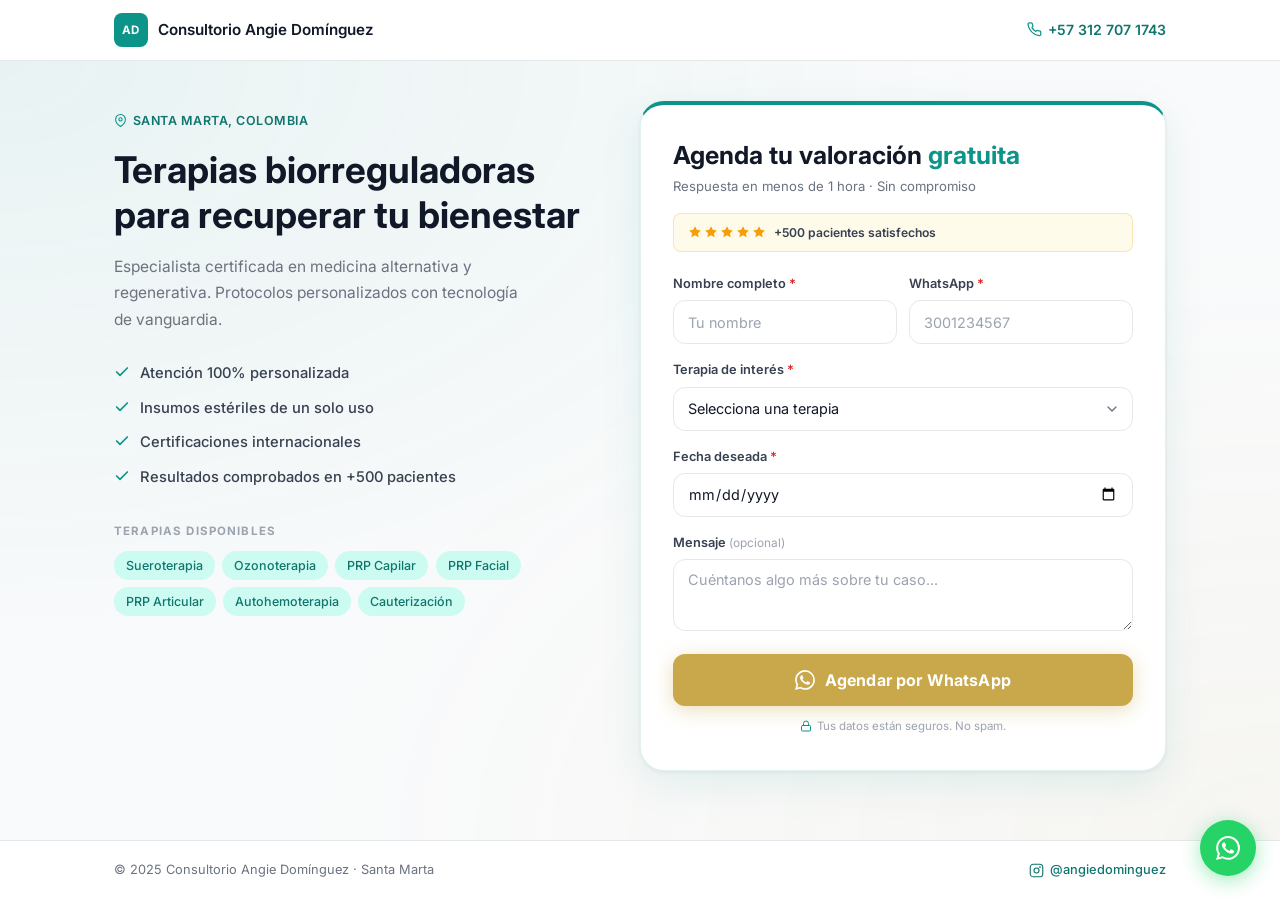
==== commit 5f017a6b: "rediseno desde cero: landing intermediaria limpia con form como protagonista - Pagina limpia y livia" ====
--- a/index.html
+++ b/index.html
@@ -5,480 +5,215 @@
   <meta charset="UTF-8" />
   <meta name="viewport" content="width=device-width, initial-scale=1.0" />
   <meta name="description"
-    content="Consultorio Angie Domínguez — Especialista en terapias biorreguladoras en Santa Marta, Colombia. Sueroterapia, Ozonoterapia, PRP y más. Agenda tu valoración gratuita hoy." />
-  <title>Consultorio Angie Domínguez | Terapias Biorreguladoras · Santa Marta</title>
+    content="Consultorio Angie Domínguez — Sueroterapia, Ozonoterapia, PRP y más en Santa Marta, Colombia. Agenda tu valoración gratuita hoy." />
+  <title>Consultorio Angie Domínguez | Agenda tu Cita · Santa Marta</title>
 
   <link rel="preconnect" href="https://fonts.googleapis.com" />
   <link rel="preconnect" href="https://fonts.gstatic.com" crossorigin />
-  <link
-    href="https://fonts.googleapis.com/css2?family=Playfair+Display:ital,wght@0,400;0,600;0,700;1,400;1,500&family=DM+Sans:opsz,wght@9..40,300;9..40,400;9..40,500;9..40,600&display=swap"
-    rel="stylesheet" />
+  <link href="https://fonts.googleapis.com/css2?family=Inter:wght@400;500;600;700&display=swap" rel="stylesheet" />
 
   <link rel="stylesheet" href="style.css" />
 </head>
 
 <body>
 
-  <!-- ── TOP NAV ── -->
-  <nav class="top-nav" id="topNav">
-    <div class="container nav-inner">
-      <div class="nav-brand">
-        <svg width="18" height="18" viewBox="0 0 24 24" fill="none" stroke="currentColor" stroke-width="2"
-          stroke-linecap="round" stroke-linejoin="round">
-          <path d="M22 12h-4l-3 9L9 3l-3 9H2" />
+  <!-- HEADER -->
+  <header class="header">
+    <div class="container header-inner">
+      <div class="brand">
+        <div class="brand-mark" aria-hidden="true">AD</div>
+        <span class="brand-name">Consultorio Angie Domínguez</span>
+      </div>
+      <a href="tel:+573127071743" class="header-tel">
+        <svg width="15" height="15" viewBox="0 0 24 24" fill="none" stroke="currentColor" stroke-width="2"
+          stroke-linecap="round" stroke-linejoin="round" aria-hidden="true">
+          <path
+            d="M22 16.92v3a2 2 0 0 1-2.18 2 19.79 19.79 0 0 1-8.63-3.07A19.5 19.5 0 0 1 4.69 12 19.79 19.79 0 0 1 1.61 3.41 2 2 0 0 1 3.6 1.22h3a2 2 0 0 1 2 1.72 12.84 12.84 0 0 0 .7 2.81 2 2 0 0 1-.45 2.11L7.91 8.96a16 16 0 0 0 6.13 6.13l.94-.94a2 2 0 0 1 2.11-.45 12.84 12.84 0 0 0 2.81.7A2 2 0 0 1 22 16.92z" />
         </svg>
-        <span>Angie Domínguez</span>
-      </div>
-      <button class="nav-cta-btn" id="navCtaBtn">Agendar cita</button>
+        +57 312 707 1743
+      </a>
     </div>
-  </nav>
-
-  <!-- ── HERO ── -->
-  <section id="hero" class="hero-section">
-
-    <div class="hero-orb hero-orb-teal"></div>
-    <div class="hero-orb hero-orb-purple"></div>
-    <div class="hero-orb hero-orb-warm"></div>
-    <div class="hero-noise"></div>
-
-    <!-- FORM FIRST on mobile via order -->
-    <div class="hero-right animate-fadeup delay-1" id="formCol">
-      <div class="form-card">
-
-        <div class="form-trust-bar">
-          <div class="trust-stars" aria-label="5 estrellas">
-            <svg width="13" height="13" viewBox="0 0 24 24" fill="#C9A84C"><polygon points="12 2 15.09 8.26 22 9.27 17 14.14 18.18 21.02 12 17.77 5.82 21.02 7 14.14 2 9.27 8.91 8.26 12 2"/></svg>
-            <svg width="13" height="13" viewBox="0 0 24 24" fill="#C9A84C"><polygon points="12 2 15.09 8.26 22 9.27 17 14.14 18.18 21.02 12 17.77 5.82 21.02 7 14.14 2 9.27 8.91 8.26 12 2"/></svg>
-            <svg width="13" height="13" viewBox="0 0 24 24" fill="#C9A84C"><polygon points="12 2 15.09 8.26 22 9.27 17 14.14 18.18 21.02 12 17.77 5.82 21.02 7 14.14 2 9.27 8.91 8.26 12 2"/></svg>
-            <svg width="13" height="13" viewBox="0 0 24 24" fill="#C9A84C"><polygon points="12 2 15.09 8.26 22 9.27 17 14.14 18.18 21.02 12 17.77 5.82 21.02 7 14.14 2 9.27 8.91 8.26 12 2"/></svg>
-            <svg width="13" height="13" viewBox="0 0 24 24" fill="#C9A84C"><polygon points="12 2 15.09 8.26 22 9.27 17 14.14 18.18 21.02 12 17.77 5.82 21.02 7 14.14 2 9.27 8.91 8.26 12 2"/></svg>
+  </header>
+
+  <!-- HERO -->
+  <main class="hero">
+    <div class="container hero-inner">
+
+      <!-- FORM (first on mobile via order) -->
+      <div class="hero-form-col">
+        <div class="form-card">
+
+          <div class="form-header">
+            <h1 class="form-heading">Agenda tu valoración <span class="form-heading-em">gratuita</span></h1>
+            <p class="form-sub">Respuesta en menos de 1 hora · Sin compromiso</p>
           </div>
-          <span>+500 pacientes satisfechos</span>
-        </div>
-
-        <h2 class="form-title">Agenda tu valoración <em>gratuita</em></h2>
-        <p class="form-subtitle">Respuesta en menos de 1 hora en horario de atención</p>
-
-        <form id="agendamiento-form" novalidate>
-
-          <div class="form-row-2">
+
+          <div class="form-trust">
+            <span class="trust-stars" aria-label="5 estrellas">
+              <svg width="14" height="14" viewBox="0 0 24 24" fill="#F59E0B"><polygon points="12 2 15.09 8.26 22 9.27 17 14.14 18.18 21.02 12 17.77 5.82 21.02 7 14.14 2 9.27 8.91 8.26 12 2"/></svg>
+              <svg width="14" height="14" viewBox="0 0 24 24" fill="#F59E0B"><polygon points="12 2 15.09 8.26 22 9.27 17 14.14 18.18 21.02 12 17.77 5.82 21.02 7 14.14 2 9.27 8.91 8.26 12 2"/></svg>
+              <svg width="14" height="14" viewBox="0 0 24 24" fill="#F59E0B"><polygon points="12 2 15.09 8.26 22 9.27 17 14.14 18.18 21.02 12 17.77 5.82 21.02 7 14.14 2 9.27 8.91 8.26 12 2"/></svg>
+              <svg width="14" height="14" viewBox="0 0 24 24" fill="#F59E0B"><polygon points="12 2 15.09 8.26 22 9.27 17 14.14 18.18 21.02 12 17.77 5.82 21.02 7 14.14 2 9.27 8.91 8.26 12 2"/></svg>
+              <svg width="14" height="14" viewBox="0 0 24 24" fill="#F59E0B"><polygon points="12 2 15.09 8.26 22 9.27 17 14.14 18.18 21.02 12 17.77 5.82 21.02 7 14.14 2 9.27 8.91 8.26 12 2"/></svg>
+            </span>
+            <span class="trust-text">+500 pacientes satisfechos</span>
+          </div>
+
+          <form id="agendamiento-form" novalidate>
+
+            <div class="form-row-2">
+              <div class="form-group">
+                <label for="nombre">Nombre completo <span class="req" aria-hidden="true">*</span></label>
+                <input type="text" id="nombre" name="nombre" placeholder="Tu nombre" required autocomplete="name" />
+              </div>
+              <div class="form-group">
+                <label for="telefono">WhatsApp <span class="req" aria-hidden="true">*</span></label>
+                <input type="tel" id="telefono" name="telefono" placeholder="3001234567" required autocomplete="tel" />
+              </div>
+            </div>
+
             <div class="form-group">
-              <label for="nombre">
-                <svg width="12" height="12" viewBox="0 0 24 24" fill="none" stroke="currentColor" stroke-width="2.2" stroke-linecap="round" stroke-linejoin="round"><path d="M20 21v-2a4 4 0 0 0-4-4H8a4 4 0 0 0-4 4v2"/><circle cx="12" cy="7" r="4"/></svg>
-                Nombre completo
-              </label>
-              <input type="text" id="nombre" name="nombre" placeholder="Tu nombre completo" required autocomplete="name" />
+              <label for="terapia">Terapia de interés <span class="req" aria-hidden="true">*</span></label>
+              <div class="select-wrap">
+                <select id="terapia" name="terapia" required>
+                  <option value="" disabled selected>Selecciona una terapia</option>
+                  <option value="Sueroterapia">Sueroterapia</option>
+                  <option value="Ozonoterapia">Ozonoterapia</option>
+                  <option value="PRP Capilar">PRP Capilar</option>
+                  <option value="PRP Facial">PRP Facial</option>
+                  <option value="PRP Articular">PRP Articular</option>
+                  <option value="Autohemoterapia">Autohemoterapia</option>
+                  <option value="Cauterización de verrugas">Cauterización de verrugas</option>
+                </select>
+                <svg class="select-arrow" width="16" height="16" viewBox="0 0 24 24" fill="none"
+                  stroke="currentColor" stroke-width="2" stroke-linecap="round" stroke-linejoin="round"
+                  aria-hidden="true">
+                  <polyline points="6 9 12 15 18 9" />
+                </svg>
+              </div>
             </div>
 
             <div class="form-group">
-              <label for="telefono">
-                <svg width="12" height="12" viewBox="0 0 24 24" fill="none" stroke="currentColor" stroke-width="2.2" stroke-linecap="round" stroke-linejoin="round"><path d="M22 16.92v3a2 2 0 0 1-2.18 2 19.79 19.79 0 0 1-8.63-3.07A19.5 19.5 0 0 1 4.69 12 19.79 19.79 0 0 1 1.61 3.41 2 2 0 0 1 3.6 1.22h3a2 2 0 0 1 2 1.72 12.84 12.84 0 0 0 .7 2.81 2 2 0 0 1-.45 2.11L7.91 8.96a16 16 0 0 0 6.13 6.13l.94-.94a2 2 0 0 1 2.11-.45 12.84 12.84 0 0 0 2.81.7A2 2 0 0 1 22 16.92z"/></svg>
-                WhatsApp
-              </label>
-              <input type="tel" id="telefono" name="telefono" placeholder="3001234567" required autocomplete="tel" />
-            </div>
-          </div>
-
-          <div class="form-group">
-            <label for="terapia">
-              <svg width="12" height="12" viewBox="0 0 24 24" fill="none" stroke="currentColor" stroke-width="2.2" stroke-linecap="round" stroke-linejoin="round"><path d="M3 9l9-7 9 7v11a2 2 0 0 1-2 2H5a2 2 0 0 1-2-2z"/><polyline points="9 22 9 12 15 12 15 22"/></svg>
-              Terapia de interés
-            </label>
-            <select id="terapia" name="terapia" required>
-              <option value="" disabled selected>Selecciona una terapia</option>
-              <option value="Sueroterapia">Sueroterapia</option>
-              <option value="Ozonoterapia">Ozonoterapia</option>
-              <option value="PRP Capilar">PRP Capilar</option>
-              <option value="PRP Facial">PRP Facial</option>
-              <option value="PRP Articular">PRP Articular</option>
-              <option value="Autohemoterapia">Autohemoterapia</option>
-              <option value="Cauterización de verrugas">Cauterización de verrugas</option>
-            </select>
-          </div>
-
-          <div class="form-group">
-            <label for="fecha">
-              <svg width="12" height="12" viewBox="0 0 24 24" fill="none" stroke="currentColor" stroke-width="2.2" stroke-linecap="round" stroke-linejoin="round"><rect x="3" y="4" width="18" height="18" rx="2" ry="2"/><line x1="16" y1="2" x2="16" y2="6"/><line x1="8" y1="2" x2="8" y2="6"/><line x1="3" y1="10" x2="21" y2="10"/></svg>
-              Fecha deseada
-            </label>
-            <input type="date" id="fecha" name="fecha" required />
-          </div>
-
-          <div class="form-group">
-            <label for="mensaje">
-              <svg width="12" height="12" viewBox="0 0 24 24" fill="none" stroke="currentColor" stroke-width="2.2" stroke-linecap="round" stroke-linejoin="round"><path d="M21 15a2 2 0 0 1-2 2H7l-4 4V5a2 2 0 0 1 2-2h14a2 2 0 0 1 2 2z"/></svg>
-              Mensaje (opcional)
-            </label>
-            <textarea id="mensaje" name="mensaje" rows="2" placeholder="Cuéntanos algo más sobre tu caso..."></textarea>
-          </div>
-
-          <button type="submit" id="btn-agendar" class="btn-wa">
-            <svg width="19" height="19" viewBox="0 0 24 24" fill="currentColor" aria-hidden="true">
-              <path d="M17.472 14.382c-.297-.149-1.758-.867-2.03-.967-.273-.099-.471-.148-.67.15-.197.297-.767.966-.94 1.164-.173.199-.347.223-.644.075-.297-.15-1.255-.463-2.39-1.475-.883-.788-1.48-1.761-1.653-2.059-.173-.297-.018-.458.13-.606.134-.133.298-.347.446-.52.149-.174.198-.298.298-.497.099-.198.05-.371-.025-.52-.075-.149-.669-1.612-.916-2.207-.242-.579-.487-.5-.669-.51-.173-.008-.371-.01-.57-.01-.198 0-.52.074-.792.372-.272.297-1.04 1.016-1.04 2.479 0 1.462 1.065 2.875 1.213 3.074.149.198 2.096 3.2 5.077 4.487.709.306 1.262.489 1.694.625.712.227 1.36.195 1.871.118.571-.085 1.758-.719 2.006-1.413.248-.694.248-1.289.173-1.413-.074-.124-.272-.198-.57-.347m-5.421 7.403h-.004a9.87 9.87 0 01-5.031-1.378l-.361-.214-3.741.982.998-3.648-.235-.374a9.86 9.86 0 01-1.51-5.26c.001-5.45 4.436-9.884 9.888-9.884 2.64 0 5.122 1.03 6.988 2.898a9.825 9.825 0 012.893 6.994c-.003 5.45-4.437 9.884-9.885 9.884m8.413-18.297A11.815 11.815 0 0012.05 0C5.495 0 .16 5.335.157 11.892c0 2.096.547 4.142 1.588 5.945L.057 24l6.305-1.654a11.882 11.882 0 005.683 1.448h.005c6.554 0 11.89-5.335 11.893-11.893a11.821 11.821 0 00-3.48-8.413z" />
-            </svg>
-            Agendar por WhatsApp
-          </button>
-
-          <p class="form-privacy">
-            <svg width="11" height="11" viewBox="0 0 24 24" fill="none" stroke="currentColor" stroke-width="2.5" stroke-linecap="round" stroke-linejoin="round"><rect x="3" y="11" width="18" height="11" rx="2" ry="2"/><path d="M7 11V7a5 5 0 0 1 10 0v4"/></svg>
-            Tus datos están seguros. Sin spam.
-          </p>
-
-        </form>
-      </div>
-    </div>
-
-    <!-- LEFT COL -->
-    <div class="hero-left animate-fadeup" id="heroLeft">
-      <div class="hero-badge">
-        <svg width="13" height="13" viewBox="0 0 24 24" fill="none" stroke="currentColor" stroke-width="2.2" stroke-linecap="round" stroke-linejoin="round">
-          <path d="M12 22s8-4 8-10V5l-8-3-8 3v7c0 6 8 10 8 10z"/>
-          <path d="M9 12l2 2 4-4"/>
-        </svg>
-        Bienestar Integral · Santa Marta
-      </div>
-
-      <h1 class="hero-title">
-        Consultorio<br>
-        <span class="hero-title-name">Angie Domínguez</span>
-      </h1>
-
-      <p class="hero-tagline">
-        Recupera tu bienestar con<br>
-        terapias biorreguladoras
-      </p>
-
-      <p class="hero-sub">Especialista certificada &nbsp;·&nbsp; Santa Marta, Colombia</p>
-
-      <div class="hero-stats-row">
-        <div class="hero-stat">
-          <strong class="stat-number" data-target="500">0</strong><span class="stat-plus">+</span>
-          <span class="stat-label">Pacientes</span>
-        </div>
-        <div class="stat-divider"></div>
-        <div class="hero-stat">
-          <strong class="stat-number">7</strong>
-          <span class="stat-label">Terapias</span>
-        </div>
-        <div class="stat-divider"></div>
-        <div class="hero-stat">
-          <strong class="stat-number">3</strong><span class="stat-plus">+</span>
-          <span class="stat-label">Años</span>
+              <label for="fecha">Fecha deseada <span class="req" aria-hidden="true">*</span></label>
+              <input type="date" id="fecha" name="fecha" required />
+            </div>
+
+            <div class="form-group">
+              <label for="mensaje">Mensaje <span class="opt">(opcional)</span></label>
+              <textarea id="mensaje" name="mensaje" rows="2"
+                placeholder="Cuéntanos algo más sobre tu caso..."></textarea>
+            </div>
+
+            <button type="submit" id="btn-agendar" class="btn-submit">
+              <svg width="20" height="20" viewBox="0 0 24 24" fill="currentColor" aria-hidden="true">
+                <path
+                  d="M17.472 14.382c-.297-.149-1.758-.867-2.03-.967-.273-.099-.471-.148-.67.15-.197.297-.767.966-.94 1.164-.173.199-.347.223-.644.075-.297-.15-1.255-.463-2.39-1.475-.883-.788-1.48-1.761-1.653-2.059-.173-.297-.018-.458.13-.606.134-.133.298-.347.446-.52.149-.174.198-.298.298-.497.099-.198.05-.371-.025-.52-.075-.149-.669-1.612-.916-2.207-.242-.579-.487-.5-.669-.51-.173-.008-.371-.01-.57-.01-.198 0-.52.074-.792.372-.272.297-1.04 1.016-1.04 2.479 0 1.462 1.065 2.875 1.213 3.074.149.198 2.096 3.2 5.077 4.487.709.306 1.262.489 1.694.625.712.227 1.36.195 1.871.118.571-.085 1.758-.719 2.006-1.413.248-.694.248-1.289.173-1.413-.074-.124-.272-.198-.57-.347m-5.421 7.403h-.004a9.87 9.87 0 01-5.031-1.378l-.361-.214-3.741.982.998-3.648-.235-.374a9.86 9.86 0 01-1.51-5.26c.001-5.45 4.436-9.884 9.888-9.884 2.64 0 5.122 1.03 6.988 2.898a9.825 9.825 0 012.893 6.994c-.003 5.45-4.437 9.884-9.885 9.884m8.413-18.297A11.815 11.815 0 0012.05 0C5.495 0 .16 5.335.157 11.892c0 2.096.547 4.142 1.588 5.945L.057 24l6.305-1.654a11.882 11.882 0 005.683 1.448h.005c6.554 0 11.89-5.335 11.893-11.893a11.821 11.821 0 00-3.48-8.413z" />
+              </svg>
+              Agendar por WhatsApp
+            </button>
+
+            <p class="form-privacy">
+              <svg width="12" height="12" viewBox="0 0 24 24" fill="none" stroke="currentColor" stroke-width="2"
+                stroke-linecap="round" stroke-linejoin="round" aria-hidden="true">
+                <rect x="3" y="11" width="18" height="11" rx="2" ry="2" />
+                <path d="M7 11V7a5 5 0 0 1 10 0v4" />
+              </svg>
+              Tus datos están seguros. No spam.
+            </p>
+
+          </form>
         </div>
       </div>
 
-      <ul class="hero-bullets">
-        <li>
-          <span class="bullet-icon">
-            <svg width="10" height="10" viewBox="0 0 24 24" fill="none" stroke="currentColor" stroke-width="3.5" stroke-linecap="round" stroke-linejoin="round"><polyline points="20 6 9 17 4 12"/></svg>
-          </span>
-          Atención 100% personalizada
-        </li>
-        <li>
-          <span class="bullet-icon">
-            <svg width="10" height="10" viewBox="0 0 24 24" fill="none" stroke="currentColor" stroke-width="3.5" stroke-linecap="round" stroke-linejoin="round"><polyline points="20 6 9 17 4 12"/></svg>
-          </span>
-          Tecnología de vanguardia
-        </li>
-        <li>
-          <span class="bullet-icon">
-            <svg width="10" height="10" viewBox="0 0 24 24" fill="none" stroke="currentColor" stroke-width="3.5" stroke-linecap="round" stroke-linejoin="round"><polyline points="20 6 9 17 4 12"/></svg>
-          </span>
-          Resultados comprobados
-        </li>
-      </ul>
-    </div>
-
-  </section>
-
-  <!-- ── SERVICIOS ── -->
-  <section id="servicios" class="section-services">
-    <div class="container">
-      <div class="section-header animate-fadeup">
-        <span class="section-label">Nuestras Terapias</span>
-        <h2 class="section-title">Tratamientos especializados<br>para tu salud integral</h2>
-        <p class="section-desc">Protocolos personalizados con insumos de calidad clínica y técnica certificada</p>
-      </div>
-
-      <div class="services-grid">
-
-        <div class="service-card animate-fadeup" data-color="teal">
-          <div class="service-icon">
-            <svg xmlns="http://www.w3.org/2000/svg" viewBox="0 0 48 48" fill="none" stroke="currentColor"
-              stroke-width="1.8" stroke-linecap="round" stroke-linejoin="round">
-              <path d="M24 6v4M16 10l2.8 2.8M32 10l-2.8 2.8" />
-              <path d="M24 14c-5.5 0-10 4.5-10 10 0 4.2 2.6 7.8 6.3 9.4L22 38h4l1.7-4.6C31.4 31.8 34 28.2 34 24c0-5.5-4.5-10-10-10z" />
-              <path d="M18 26h12" />
-            </svg>
-          </div>
-          <h3>Sueroterapia</h3>
-          <p>Reposición de vitaminas, minerales y electrolitos vía intravenosa para revitalizar tu organismo desde adentro.</p>
-          <span class="service-tag">Nutrición IV</span>
-        </div>
-
-        <div class="service-card animate-fadeup delay-1" data-color="purple">
-          <div class="service-icon">
-            <svg xmlns="http://www.w3.org/2000/svg" viewBox="0 0 48 48" fill="none" stroke="currentColor"
-              stroke-width="1.8" stroke-linecap="round" stroke-linejoin="round">
-              <circle cx="24" cy="24" r="10" />
-              <path d="M24 8v4M24 36v4M8 24h4M36 24h4" />
-              <path d="M13 13l2.8 2.8M32.2 32.2l2.8 2.8M35 13l-2.8 2.8M15.8 32.2l-2.8 2.8" />
-              <circle cx="24" cy="24" r="4" fill="currentColor" opacity="0.2" />
-            </svg>
-          </div>
-          <h3>Ozonoterapia</h3>
-          <p>Terapia oxidativa que mejora la oxigenación celular, potencia el sistema inmune y acelera la recuperación.</p>
-          <span class="service-tag">Oxigenación</span>
-        </div>
-
-        <div class="service-card animate-fadeup delay-2" data-color="gold">
-          <div class="service-icon">
-            <svg xmlns="http://www.w3.org/2000/svg" viewBox="0 0 48 48" fill="none" stroke="currentColor"
-              stroke-width="1.8" stroke-linecap="round" stroke-linejoin="round">
-              <circle cx="24" cy="16" r="8" />
-              <path d="M10 42c0-7.7 6.3-14 14-14s14 6.3 14 14" />
-              <path d="M24 24v6M20 28l4 4 4-4" />
-            </svg>
-          </div>
-          <h3>PRP Capilar</h3>
-          <p>Plasma Rico en Plaquetas aplicado en el cuero cabelludo para estimular folículos y combatir la alopecia.</p>
-          <span class="service-tag">Regeneración</span>
-        </div>
-
-        <div class="service-card animate-fadeup" data-color="rose">
-          <div class="service-icon">
-            <svg xmlns="http://www.w3.org/2000/svg" viewBox="0 0 48 48" fill="none" stroke="currentColor"
-              stroke-width="1.8" stroke-linecap="round" stroke-linejoin="round">
-              <path d="M24 6C15.2 6 8 13.2 8 22c0 6.2 3.5 11.6 8.6 14.5L18 42h12l1.4-5.5C36.5 33.6 40 28.2 40 22c0-8.8-7.2-16-16-16z" />
-              <path d="M18 22c0-3.3 2.7-6 6-6s6 2.7 6 6" />
-              <path d="M20 28h8" />
-            </svg>
-          </div>
-          <h3>PRP Facial</h3>
-          <p>Rejuvenecimiento con factores de crecimiento propios: mejora textura, reduce arrugas y unifica el tono.</p>
-          <span class="service-tag">Anti-edad</span>
-        </div>
-
-        <div class="service-card animate-fadeup delay-1" data-color="blue">
-          <div class="service-icon">
-            <svg xmlns="http://www.w3.org/2000/svg" viewBox="0 0 48 48" fill="none" stroke="currentColor"
-              stroke-width="1.8" stroke-linecap="round" stroke-linejoin="round">
-              <circle cx="18" cy="14" r="6" />
-              <circle cx="30" cy="34" r="6" />
-              <path d="M22 18l-2 4 4 8-2 4" />
-              <path d="M26 30l-2-4 4-8-2-4" />
-            </svg>
-          </div>
-          <h3>PRP Articular</h3>
-          <p>Regeneración de cartílagos y tendones mediante la aplicación de plasma concentrado en articulaciones dañadas.</p>
-          <span class="service-tag">Ortopedia</span>
-        </div>
-
-        <div class="service-card animate-fadeup delay-2" data-color="green">
-          <div class="service-icon">
-            <svg xmlns="http://www.w3.org/2000/svg" viewBox="0 0 48 48" fill="none" stroke="currentColor"
-              stroke-width="1.8" stroke-linecap="round" stroke-linejoin="round">
-              <path d="M24 8c0 0-12 10-12 20a12 12 0 0 0 24 0C36 18 24 8 24 8z" />
-              <path d="M20 30c1 2 2.5 3 4 3" />
-            </svg>
-          </div>
-          <h3>Autohemoterapia</h3>
-          <p>Reintroducción de sangre propia con ozono para estimular el sistema defensivo y mejorar vitalidad general.</p>
-          <span class="service-tag">Inmunidad</span>
-        </div>
-
-        <div class="service-card animate-fadeup" data-color="amber">
-          <div class="service-icon">
-            <svg xmlns="http://www.w3.org/2000/svg" viewBox="0 0 48 48" fill="none" stroke="currentColor"
-              stroke-width="1.8" stroke-linecap="round" stroke-linejoin="round">
-              <path d="M14 34l20-20" />
-              <circle cx="32" cy="16" r="4" />
-              <path d="M10 38l4-4" />
-              <path d="M28 20l-14 14" />
-              <circle cx="16" cy="32" r="3" />
-            </svg>
-          </div>
-          <h3>Cauterización de Verrugas</h3>
-          <p>Eliminación precisa y segura de verrugas con técnica de electrocauterización, sin cicatrices visibles.</p>
-          <span class="service-tag">Dermatología</span>
-        </div>
-
-      </div>
-    </div>
-  </section>
-
-  <!-- ── TESTIMONIOS ── -->
-  <section id="testimonios" class="section-testimonials">
-    <div class="container">
-      <div class="section-header animate-fadeup">
-        <span class="section-label section-label-teal">Testimonios</span>
-        <h2 class="section-title">Lo que dicen nuestros pacientes</h2>
-      </div>
-
-      <div class="testimonials-grid">
-
-        <div class="testimonial-card animate-fadeup">
-          <div class="test-stars">
-            <svg width="14" height="14" viewBox="0 0 24 24" fill="#C9A84C"><polygon points="12 2 15.09 8.26 22 9.27 17 14.14 18.18 21.02 12 17.77 5.82 21.02 7 14.14 2 9.27 8.91 8.26 12 2"/></svg>
-            <svg width="14" height="14" viewBox="0 0 24 24" fill="#C9A84C"><polygon points="12 2 15.09 8.26 22 9.27 17 14.14 18.18 21.02 12 17.77 5.82 21.02 7 14.14 2 9.27 8.91 8.26 12 2"/></svg>
-            <svg width="14" height="14" viewBox="0 0 24 24" fill="#C9A84C"><polygon points="12 2 15.09 8.26 22 9.27 17 14.14 18.18 21.02 12 17.77 5.82 21.02 7 14.14 2 9.27 8.91 8.26 12 2"/></svg>
-            <svg width="14" height="14" viewBox="0 0 24 24" fill="#C9A84C"><polygon points="12 2 15.09 8.26 22 9.27 17 14.14 18.18 21.02 12 17.77 5.82 21.02 7 14.14 2 9.27 8.91 8.26 12 2"/></svg>
-            <svg width="14" height="14" viewBox="0 0 24 24" fill="#C9A84C"><polygon points="12 2 15.09 8.26 22 9.27 17 14.14 18.18 21.02 12 17.77 5.82 21.02 7 14.14 2 9.27 8.91 8.26 12 2"/></svg>
-          </div>
-          <p class="test-quote">"Empecé con sueroterapia hace 3 meses y la diferencia en mi energía es increíble. Angie explica cada procedimiento con mucha paciencia. 100% recomendada."</p>
-          <div class="test-author">
-            <div class="test-avatar" data-initials="ML">ML</div>
-            <div>
-              <p class="test-name">María López</p>
-              <p class="test-therapy">Sueroterapia &amp; Ozonoterapia</p>
-            </div>
-          </div>
-        </div>
-
-        <div class="testimonial-card animate-fadeup delay-1">
-          <div class="test-stars">
-            <svg width="14" height="14" viewBox="0 0 24 24" fill="#C9A84C"><polygon points="12 2 15.09 8.26 22 9.27 17 14.14 18.18 21.02 12 17.77 5.82 21.02 7 14.14 2 9.27 8.91 8.26 12 2"/></svg>
-            <svg width="14" height="14" viewBox="0 0 24 24" fill="#C9A84C"><polygon points="12 2 15.09 8.26 22 9.27 17 14.14 18.18 21.02 12 17.77 5.82 21.02 7 14.14 2 9.27 8.91 8.26 12 2"/></svg>
-            <svg width="14" height="14" viewBox="0 0 24 24" fill="#C9A84C"><polygon points="12 2 15.09 8.26 22 9.27 17 14.14 18.18 21.02 12 17.77 5.82 21.02 7 14.14 2 9.27 8.91 8.26 12 2"/></svg>
-            <svg width="14" height="14" viewBox="0 0 24 24" fill="#C9A84C"><polygon points="12 2 15.09 8.26 22 9.27 17 14.14 18.18 21.02 12 17.77 5.82 21.02 7 14.14 2 9.27 8.91 8.26 12 2"/></svg>
-            <svg width="14" height="14" viewBox="0 0 24 24" fill="#C9A84C"><polygon points="12 2 15.09 8.26 22 9.27 17 14.14 18.18 21.02 12 17.77 5.82 21.02 7 14.14 2 9.27 8.91 8.26 12 2"/></svg>
-          </div>
-          <p class="test-quote">"El PRP capilar superó mis expectativas. Noté menos caída desde la primera sesión. El consultorio es limpio, profesional y Angie es muy cuidadosa."</p>
-          <div class="test-author">
-            <div class="test-avatar" data-initials="CR">CR</div>
-            <div>
-              <p class="test-name">Carlos Restrepo</p>
-              <p class="test-therapy">PRP Capilar</p>
-            </div>
-          </div>
-        </div>
-
-        <div class="testimonial-card animate-fadeup delay-2">
-          <div class="test-stars">
-            <svg width="14" height="14" viewBox="0 0 24 24" fill="#C9A84C"><polygon points="12 2 15.09 8.26 22 9.27 17 14.14 18.18 21.02 12 17.77 5.82 21.02 7 14.14 2 9.27 8.91 8.26 12 2"/></svg>
-            <svg width="14" height="14" viewBox="0 0 24 24" fill="#C9A84C"><polygon points="12 2 15.09 8.26 22 9.27 17 14.14 18.18 21.02 12 17.77 5.82 21.02 7 14.14 2 9.27 8.91 8.26 12 2"/></svg>
-            <svg width="14" height="14" viewBox="0 0 24 24" fill="#C9A84C"><polygon points="12 2 15.09 8.26 22 9.27 17 14.14 18.18 21.02 12 17.77 5.82 21.02 7 14.14 2 9.27 8.91 8.26 12 2"/></svg>
-            <svg width="14" height="14" viewBox="0 0 24 24" fill="#C9A84C"><polygon points="12 2 15.09 8.26 22 9.27 17 14.14 18.18 21.02 12 17.77 5.82 21.02 7 14.14 2 9.27 8.91 8.26 12 2"/></svg>
-            <svg width="14" height="14" viewBox="0 0 24 24" fill="#C9A84C"><polygon points="12 2 15.09 8.26 22 9.27 17 14.14 18.18 21.02 12 17.77 5.82 21.02 7 14.14 2 9.27 8.91 8.26 12 2"/></svg>
-          </div>
-          <p class="test-quote">"Vine por dolor articular de rodilla y el PRP articular fue un antes y un después. Sin cirugía, sin anestesia general. El trato es excelente y muy humano."</p>
-          <div class="test-author">
-            <div class="test-avatar" data-initials="AP">AP</div>
-            <div>
-              <p class="test-name">Andrea Palomino</p>
-              <p class="test-therapy">PRP Articular</p>
-            </div>
-          </div>
-        </div>
-
-      </div>
-    </div>
-  </section>
-
-  <!-- ── POR QUÉ ELEGIRNOS ── -->
-  <section id="por-que" class="section-dark">
-    <div class="container">
-      <div class="section-header animate-fadeup">
-        <span class="section-label section-label-gold">Nuestra Promesa</span>
-        <h2 class="section-title section-title-light">¿Por qué elegir nuestro consultorio?</h2>
-      </div>
-
-      <div class="why-grid">
-
-        <div class="why-card animate-fadeup">
-          <div class="why-icon">
-            <svg xmlns="http://www.w3.org/2000/svg" viewBox="0 0 48 48" fill="none" stroke="currentColor"
-              stroke-width="1.8" stroke-linecap="round" stroke-linejoin="round">
-              <path d="M24 6l4.5 9 10 1.5-7.3 7 1.8 10L24 29l-9 4.5 1.8-10L9.5 16.5l10-1.5z" />
-            </svg>
-          </div>
-          <h3>Experiencia Certificada</h3>
-          <p>Formación especializada y certificaciones internacionales en terapias biorreguladoras, avaladas por instituciones reconocidas.</p>
-        </div>
-
-        <div class="why-card animate-fadeup delay-1">
-          <div class="why-icon">
-            <svg xmlns="http://www.w3.org/2000/svg" viewBox="0 0 48 48" fill="none" stroke="currentColor"
-              stroke-width="1.8" stroke-linecap="round" stroke-linejoin="round">
-              <path d="M24 6l-14 6v10c0 9 6.2 17.4 14 20 7.8-2.6 14-11 14-20V12z" />
-              <path d="M18 24l4 4 8-8" />
-            </svg>
-          </div>
-          <h3>Seguridad Garantizada</h3>
-          <p>Insumos estériles de un solo uso en un ambiente clínico controlado que cumple con las normas de bioseguridad vigentes.</p>
-        </div>
-
-        <div class="why-card animate-fadeup delay-2">
-          <div class="why-icon">
-            <svg xmlns="http://www.w3.org/2000/svg" viewBox="0 0 48 48" fill="none" stroke="currentColor"
-              stroke-width="1.8" stroke-linecap="round" stroke-linejoin="round">
-              <path d="M8 36l8-10 6 6 10-14 8 10" />
-              <rect x="6" y="10" width="36" height="26" rx="2" />
-            </svg>
-          </div>
-          <h3>Resultados Comprobados</h3>
-          <p>Cientos de pacientes han mejorado su calidad de vida con nuestros protocolos personalizados, respaldados por evidencia científica.</p>
-        </div>
-
-      </div>
-    </div>
-  </section>
-
-  <!-- ── CTA FINAL ── -->
-  <section class="section-cta-final">
-    <div class="container">
-      <div class="cta-final-inner animate-fadeup">
-        <div class="cta-orb cta-orb-1"></div>
-        <div class="cta-orb cta-orb-2"></div>
-        <span class="section-label section-label-light">Santa Marta, Colombia</span>
-        <h2 class="cta-final-title">¿Lista para transformar<br>tu salud?</h2>
-        <p class="cta-final-sub">Tu primera valoración es completamente gratuita. Sin compromisos.</p>
-        <a href="#hero" class="btn-cta-final" id="ctaFinalBtn">
-          <svg width="18" height="18" viewBox="0 0 24 24" fill="currentColor">
-            <path d="M17.472 14.382c-.297-.149-1.758-.867-2.03-.967-.273-.099-.471-.148-.67.15-.197.297-.767.966-.94 1.164-.173.199-.347.223-.644.075-.297-.15-1.255-.463-2.39-1.475-.883-.788-1.48-1.761-1.653-2.059-.173-.297-.018-.458.13-.606.134-.133.298-.347.446-.52.149-.174.198-.298.298-.497.099-.198.05-.371-.025-.52-.075-.149-.669-1.612-.916-2.207-.242-.579-.487-.5-.669-.51-.173-.008-.371-.01-.57-.01-.198 0-.52.074-.792.372-.272.297-1.04 1.016-1.04 2.479 0 1.462 1.065 2.875 1.213 3.074.149.198 2.096 3.2 5.077 4.487.709.306 1.262.489 1.694.625.712.227 1.36.195 1.871.118.571-.085 1.758-.719 2.006-1.413.248-.694.248-1.289.173-1.413-.074-.124-.272-.198-.57-.347m-5.421 7.403h-.004a9.87 9.87 0 01-5.031-1.378l-.361-.214-3.741.982.998-3.648-.235-.374a9.86 9.86 0 01-1.51-5.26c.001-5.45 4.436-9.884 9.888-9.884 2.64 0 5.122 1.03 6.988 2.898a9.825 9.825 0 012.893 6.994c-.003 5.45-4.437 9.884-9.885 9.884m8.413-18.297A11.815 11.815 0 0012.05 0C5.495 0 .16 5.335.157 11.892c0 2.096.547 4.142 1.588 5.945L.057 24l6.305-1.654a11.882 11.882 0 005.683 1.448h.005c6.554 0 11.89-5.335 11.893-11.893a11.821 11.821 0 00-3.48-8.413z"/>
+      <!-- COPY (second on mobile) -->
+      <div class="hero-copy-col">
+        <p class="hero-location">
+          <svg width="13" height="13" viewBox="0 0 24 24" fill="none" stroke="currentColor" stroke-width="2"
+            stroke-linecap="round" stroke-linejoin="round" aria-hidden="true">
+            <path d="M21 10c0 7-9 13-9 13s-9-6-9-13a9 9 0 0 1 18 0z" />
+            <circle cx="12" cy="10" r="3" />
           </svg>
-          Agendar mi valoración gratuita
-        </a>
-      </div>
-    </div>
-  </section>
-
-  <!-- ── FOOTER ── -->
-  <footer id="footer">
-    <div class="container footer-inner">
-      <div class="footer-brand">
-        <span class="footer-name">Consultorio Angie Domínguez</span>
-        <div class="footer-location">
-          <svg width="13" height="13" viewBox="0 0 24 24" fill="none" stroke="currentColor" stroke-width="2" stroke-linecap="round" stroke-linejoin="round"><path d="M21 10c0 7-9 13-9 13s-9-6-9-13a9 9 0 0 1 18 0z"/><circle cx="12" cy="10" r="3"/></svg>
           Santa Marta, Colombia
+        </p>
+
+        <h2 class="hero-headline">
+          Terapias biorreguladoras para recuperar tu bienestar
+        </h2>
+
+        <p class="hero-desc">
+          Especialista certificada en medicina alternativa y regenerativa.
+          Protocolos personalizados con tecnología de vanguardia.
+        </p>
+
+        <ul class="benefits-list">
+          <li>
+            <svg width="16" height="16" viewBox="0 0 24 24" fill="none" stroke="currentColor" stroke-width="2.5"
+              stroke-linecap="round" stroke-linejoin="round" aria-hidden="true">
+              <polyline points="20 6 9 17 4 12" />
+            </svg>
+            Atención 100% personalizada
+          </li>
+          <li>
+            <svg width="16" height="16" viewBox="0 0 24 24" fill="none" stroke="currentColor" stroke-width="2.5"
+              stroke-linecap="round" stroke-linejoin="round" aria-hidden="true">
+              <polyline points="20 6 9 17 4 12" />
+            </svg>
+            Insumos estériles de un solo uso
+          </li>
+          <li>
+            <svg width="16" height="16" viewBox="0 0 24 24" fill="none" stroke="currentColor" stroke-width="2.5"
+              stroke-linecap="round" stroke-linejoin="round" aria-hidden="true">
+              <polyline points="20 6 9 17 4 12" />
+            </svg>
+            Certificaciones internacionales
+          </li>
+          <li>
+            <svg width="16" height="16" viewBox="0 0 24 24" fill="none" stroke="currentColor" stroke-width="2.5"
+              stroke-linecap="round" stroke-linejoin="round" aria-hidden="true">
+              <polyline points="20 6 9 17 4 12" />
+            </svg>
+            Resultados comprobados en +500 pacientes
+          </li>
+        </ul>
+
+        <div class="terapias-label">Terapias disponibles</div>
+        <div class="terapias-pills">
+          <span>Sueroterapia</span>
+          <span>Ozonoterapia</span>
+          <span>PRP Capilar</span>
+          <span>PRP Facial</span>
+          <span>PRP Articular</span>
+          <span>Autohemoterapia</span>
+          <span>Cauterización</span>
         </div>
       </div>
-      <div class="footer-links">
-        <a href="#servicios">Terapias</a>
-        <a href="#testimonios">Testimonios</a>
-        <a href="#por-que">Nosotros</a>
-      </div>
-      <div class="footer-social">
-        <a href="https://instagram.com/angiedominguez" target="_blank" rel="noopener" class="footer-ig" aria-label="Instagram de Angie Domínguez">
-          <svg xmlns="http://www.w3.org/2000/svg" width="16" height="16" viewBox="0 0 24 24" fill="none"
-            stroke="currentColor" stroke-width="1.8" stroke-linecap="round" stroke-linejoin="round">
-            <rect x="2" y="2" width="20" height="20" rx="5" ry="5" />
-            <circle cx="12" cy="12" r="4" />
-            <circle cx="17.5" cy="6.5" r="0.5" fill="currentColor" />
-          </svg>
-          @angiedominguez
-        </a>
-      </div>
-      <p class="footer-copy">© 2025 Consultorio Angie Domínguez · Todos los derechos reservados</p>
+
+    </div>
+  </main>
+
+  <!-- FOOTER -->
+  <footer class="footer">
+    <div class="container footer-inner">
+      <span class="footer-name">© 2025 Consultorio Angie Domínguez · Santa Marta</span>
+      <a href="https://instagram.com/angiedominguez" target="_blank" rel="noopener" class="footer-ig">
+        <svg width="15" height="15" viewBox="0 0 24 24" fill="none" stroke="currentColor" stroke-width="1.8"
+          stroke-linecap="round" stroke-linejoin="round" aria-hidden="true">
+          <rect x="2" y="2" width="20" height="20" rx="5" ry="5" />
+          <circle cx="12" cy="12" r="4" />
+          <circle cx="17.5" cy="6.5" r="0.5" fill="currentColor" />
+        </svg>
+        @angiedominguez
+      </a>
     </div>
   </footer>
 
   <!-- FLOATING WHATSAPP -->
-  <a href="https://wa.me/3127071743" class="fab-wa" target="_blank" rel="noopener" aria-label="Chatea con nosotros por WhatsApp">
-    <svg width="26" height="26" viewBox="0 0 24 24" fill="currentColor">
-      <path d="M17.472 14.382c-.297-.149-1.758-.867-2.03-.967-.273-.099-.471-.148-.67.15-.197.297-.767.966-.94 1.164-.173.199-.347.223-.644.075-.297-.15-1.255-.463-2.39-1.475-.883-.788-1.48-1.761-1.653-2.059-.173-.297-.018-.458.13-.606.134-.133.298-.347.446-.52.149-.174.198-.298.298-.497.099-.198.05-.371-.025-.52-.075-.149-.669-1.612-.916-2.207-.242-.579-.487-.5-.669-.51-.173-.008-.371-.01-.57-.01-.198 0-.52.074-.792.372-.272.297-1.04 1.016-1.04 2.479 0 1.462 1.065 2.875 1.213 3.074.149.198 2.096 3.2 5.077 4.487.709.306 1.262.489 1.694.625.712.227 1.36.195 1.871.118.571-.085 1.758-.719 2.006-1.413.248-.694.248-1.289.173-1.413-.074-.124-.272-.198-.57-.347m-5.421 7.403h-.004a9.87 9.87 0 01-5.031-1.378l-.361-.214-3.741.982.998-3.648-.235-.374a9.86 9.86 0 01-1.51-5.26c.001-5.45 4.436-9.884 9.888-9.884 2.64 0 5.122 1.03 6.988 2.898a9.825 9.825 0 012.893 6.994c-.003 5.45-4.437 9.884-9.885 9.884m8.413-18.297A11.815 11.815 0 0012.05 0C5.495 0 .16 5.335.157 11.892c0 2.096.547 4.142 1.588 5.945L.057 24l6.305-1.654a11.882 11.882 0 005.683 1.448h.005c6.554 0 11.89-5.335 11.893-11.893a11.821 11.821 0 00-3.48-8.413z"/>
+  <a href="https://wa.me/3127071743" class="fab-wa" target="_blank" rel="noopener"
+    aria-label="Escríbenos por WhatsApp">
+    <svg width="24" height="24" viewBox="0 0 24 24" fill="currentColor" aria-hidden="true">
+      <path
+        d="M17.472 14.382c-.297-.149-1.758-.867-2.03-.967-.273-.099-.471-.148-.67.15-.197.297-.767.966-.94 1.164-.173.199-.347.223-.644.075-.297-.15-1.255-.463-2.39-1.475-.883-.788-1.48-1.761-1.653-2.059-.173-.297-.018-.458.13-.606.134-.133.298-.347.446-.52.149-.174.198-.298.298-.497.099-.198.05-.371-.025-.52-.075-.149-.669-1.612-.916-2.207-.242-.579-.487-.5-.669-.51-.173-.008-.371-.01-.57-.01-.198 0-.52.074-.792.372-.272.297-1.04 1.016-1.04 2.479 0 1.462 1.065 2.875 1.213 3.074.149.198 2.096 3.2 5.077 4.487.709.306 1.262.489 1.694.625.712.227 1.36.195 1.871.118.571-.085 1.758-.719 2.006-1.413.248-.694.248-1.289.173-1.413-.074-.124-.272-.198-.57-.347m-5.421 7.403h-.004a9.87 9.87 0 01-5.031-1.378l-.361-.214-3.741.982.998-3.648-.235-.374a9.86 9.86 0 01-1.51-5.26c.001-5.45 4.436-9.884 9.888-9.884 2.64 0 5.122 1.03 6.988 2.898a9.825 9.825 0 012.893 6.994c-.003 5.45-4.437 9.884-9.885 9.884m8.413-18.297A11.815 11.815 0 0012.05 0C5.495 0 .16 5.335.157 11.892c0 2.096.547 4.142 1.588 5.945L.057 24l6.305-1.654a11.882 11.882 0 005.683 1.448h.005c6.554 0 11.89-5.335 11.893-11.893a11.821 11.821 0 00-3.48-8.413z" />
     </svg>
-    <span class="fab-wa-label">Chatea con nosotros</span>
   </a>
 
   <script src="script.js"></script>
--- a/style.css
+++ b/style.css
@@ -1,1033 +1,563 @@
-/* ================================================
-   TOKENS — WELLNESS PREMIUM PALETTE
-   ================================================ */
+/* ============================================
+   TOKENS
+   ============================================ */
 :root {
-  /* Deep Space Purple (brand) */
-  --dp-950:  #070315;
-  --dp-900:  #0F0524;
-  --dp-800:  #1A0A3B;
-  --dp-700:  #2E1065;
-  --dp-500:  #5B21B6;
-  --dp-400:  #7C3AED;
-  --dp-300:  #A78BFA;
-  --dp-200:  #C4B5FD;
-  --dp-100:  #EDE9FE;
-  --dp-50:   #F5F3FF;
-
-  /* Teal Wellness accent */
-  --teal-700: #0F766E;
-  --teal-500: #14B8A6;
-  --teal-300: #5EEAD4;
-  --teal-100: #CCFBF1;
-
-  /* Gold CTA */
-  --gold:      #C9A84C;
-  --gold-lt:   #DFC06A;
-  --gold-dk:   #A07B1E;
-
-  /* Neutral / Surface */
-  --ivory:     #FAFAF8;
-  --cream:     #FEF9F0;
-  --white:     #FFFFFF;
-  --text-dark: #0E0520;
-  --text-mid:  #374151;
-  --gray-1:    #6B7280;
-  --gray-2:    #9CA3AF;
-  --gray-3:    #D1D5DB;
-
-  /* Typography */
-  --ff-heading: 'Playfair Display', Georgia, serif;
-  --ff-body:    'DM Sans', system-ui, -apple-system, sans-serif;
-
-  /* Radius */
-  --r-xs:  6px;
-  --r-sm:  10px;
-  --r-md:  16px;
-  --r-lg:  24px;
-  --r-xl:  32px;
-  --r-2xl: 40px;
-
-  /* Shadows */
-  --sh-card:  0 4px 24px rgba(15, 5, 36, 0.10);
-  --sh-form:  0 24px 64px rgba(10, 3, 28, 0.28), 0 0 0 1px rgba(167, 139, 250, 0.18);
-  --sh-btn:   0 6px 28px rgba(201, 168, 76, 0.42);
-
-  /* Transition */
-  --ease: cubic-bezier(.4, 0, .2, 1);
-  --t:    0.28s var(--ease);
-}
-
-/* ================================================
+  --teal:       #0D9488;
+  --teal-dark:  #0F766E;
+  --teal-light: #CCFBF1;
+  --teal-bg:    #F0FDFA;
+  --gold:       #C9A84C;
+  --gold-hover: #B8962E;
+
+  --text:       #111827;
+  --text-mid:   #374151;
+  --text-soft:  #6B7280;
+  --text-xsoft: #9CA3AF;
+
+  --border:     #E5E7EB;
+  --border-focus: #0D9488;
+  --surface:    #FFFFFF;
+  --bg:         #F9FAFB;
+
+  --error:      #DC2626;
+  --error-bg:   #FEF2F2;
+  --ok:         #059669;
+
+  --ff: 'Inter', system-ui, -apple-system, sans-serif;
+
+  --r-sm: 8px;
+  --r-md: 12px;
+  --r-lg: 18px;
+  --r-xl: 24px;
+
+  --shadow-card: 0 1px 4px rgba(0,0,0,.06), 0 12px 40px rgba(13,148,136,.10);
+  --shadow-btn:  0 4px 20px rgba(201,168,76,.38);
+
+  --t: .2s ease;
+}
+
+/* ============================================
    RESET & BASE
-   ================================================ */
+   ============================================ */
 *, *::before, *::after { box-sizing: border-box; margin: 0; padding: 0; }
 
 html {
   scroll-behavior: smooth;
   font-size: 16px;
-  scroll-padding-top: 68px;
 }
 
 body {
-  font-family: var(--ff-body);
-  background: var(--ivory);
-  color: var(--text-dark);
-  line-height: 1.65;
+  font-family: var(--ff);
+  background: var(--bg);
+  color: var(--text);
+  line-height: 1.6;
   -webkit-font-smoothing: antialiased;
-  overflow-x: hidden;
+  min-height: 100dvh;
+  display: flex;
+  flex-direction: column;
 }
 
 img, svg { display: block; }
 a { color: inherit; text-decoration: none; }
-button { cursor: pointer; font-family: var(--ff-body); }
-
-/* ================================================
-   UTILITIES
-   ================================================ */
+button { font-family: var(--ff); cursor: pointer; }
+
+/* ============================================
+   CONTAINER
+   ============================================ */
 .container {
   width: 100%;
-  max-width: 1200px;
+  max-width: 1100px;
   margin: 0 auto;
   padding: 0 1.5rem;
 }
 
-.section-label {
-  display: inline-flex;
+/* ============================================
+   HEADER
+   ============================================ */
+.header {
+  background: var(--surface);
+  border-bottom: 1px solid var(--border);
+  position: sticky;
+  top: 0;
+  z-index: 50;
+}
+
+.header-inner {
+  display: flex;
+  align-items: center;
+  justify-content: space-between;
+  height: 60px;
+}
+
+.brand {
+  display: flex;
+  align-items: center;
+  gap: 0.6rem;
+}
+
+.brand-mark {
+  width: 34px;
+  height: 34px;
+  background: var(--teal);
+  color: #fff;
+  border-radius: var(--r-sm);
+  display: flex;
+  align-items: center;
+  justify-content: center;
+  font-size: 0.72rem;
+  font-weight: 700;
+  letter-spacing: 0.02em;
+  flex-shrink: 0;
+}
+
+.brand-name {
+  font-size: 0.95rem;
+  font-weight: 600;
+  color: var(--text);
+  white-space: nowrap;
+}
+
+.header-tel {
+  display: flex;
+  align-items: center;
+  gap: 0.4rem;
+  font-size: 0.88rem;
+  font-weight: 600;
+  color: var(--teal-dark);
+  transition: color var(--t);
+}
+.header-tel:hover { color: var(--teal); }
+.header-tel svg   { color: var(--teal); }
+
+/* ============================================
+   HERO
+   ============================================ */
+.hero {
+  flex: 1;
+  padding: 2.5rem 0 3rem;
+  background:
+    radial-gradient(ellipse at 0% 0%, rgba(13,148,136,.07) 0%, transparent 55%),
+    radial-gradient(ellipse at 100% 100%, rgba(201,168,76,.05) 0%, transparent 55%),
+    var(--bg);
+}
+
+.hero-inner {
+  display: grid;
+  grid-template-columns: 1fr 1.1fr;
+  gap: 3rem;
+  align-items: start;
+}
+
+/* ---- FORM COLUMN ---- */
+.hero-form-col {
+  order: 2;
+}
+
+.form-card {
+  background: var(--surface);
+  border-radius: var(--r-xl);
+  box-shadow: var(--shadow-card);
+  padding: 2.2rem 2rem;
+  border: 1px solid rgba(13,148,136,.12);
+  border-top: 4px solid var(--teal);
+  position: sticky;
+  top: 80px;
+}
+
+.form-header {
+  margin-bottom: 1rem;
+}
+
+.form-heading {
+  font-size: clamp(1.25rem, 2.2vw, 1.55rem);
+  font-weight: 700;
+  color: var(--text);
+  line-height: 1.25;
+}
+
+.form-heading-em {
+  color: var(--teal);
+}
+
+.form-sub {
+  font-size: 0.82rem;
+  color: var(--text-soft);
+  margin-top: 0.3rem;
+}
+
+/* Trust row */
+.form-trust {
+  display: flex;
   align-items: center;
   gap: 0.5rem;
-  font-family: var(--ff-body);
-  font-size: 0.72rem;
-  font-weight: 600;
-  letter-spacing: 0.16em;
-  text-transform: uppercase;
-  color: var(--dp-500);
-  margin-bottom: 1rem;
-}
-.section-label::before {
-  content: '';
-  display: block;
-  width: 20px;
-  height: 2px;
-  background: currentColor;
-  border-radius: 2px;
-  flex-shrink: 0;
-}
-.section-label-gold  { color: var(--gold); }
-.section-label-teal  { color: var(--teal-700); }
-.section-label-light { color: rgba(250,250,248,.65); }
-
-.section-title {
-  font-family: var(--ff-heading);
-  font-size: clamp(1.8rem, 3.5vw, 2.7rem);
-  font-weight: 700;
-  line-height: 1.18;
-  color: var(--text-dark);
-}
-.section-title-light { color: var(--ivory); }
-
-.section-desc {
-  font-size: 0.95rem;
-  color: var(--gray-1);
-  margin-top: 0.75rem;
-  max-width: 520px;
-  margin-inline: auto;
-}
-
-.section-header {
-  text-align: center;
-  margin-bottom: 3.5rem;
-}
-
-/* ================================================
-   ANIMATIONS
-   ================================================ */
-.animate-fadeup {
-  opacity: 0;
-  transform: translateY(32px);
-  transition: opacity 0.65s var(--ease), transform 0.65s var(--ease);
-}
-.animate-fadeup.visible { opacity: 1; transform: translateY(0); }
-.delay-1 { transition-delay: 0.12s; }
-.delay-2 { transition-delay: 0.24s; }
-
-@keyframes btnShimmer {
-  0%   { background-position: 200% center; }
-  100% { background-position: -200% center; }
-}
-@keyframes floatFab {
-  0%, 100% { transform: translateY(0); }
-  50%       { transform: translateY(-4px); }
-}
-@keyframes spin {
-  to { transform: rotate(360deg); }
-}
-@keyframes orbPulse {
-  0%, 100% { opacity: 0.65; transform: scale(1); }
-  50%       { opacity: 0.85; transform: scale(1.04); }
-}
-@media (prefers-reduced-motion: reduce) {
-  *, *::before, *::after { transition-duration: .01ms !important; animation-duration: .01ms !important; }
-}
-
-/* ================================================
-   TOP NAV
-   ================================================ */
-.top-nav {
-  position: fixed;
-  top: 0;
-  left: 0;
-  right: 0;
-  z-index: 100;
-  background: rgba(7, 3, 21, 0.0);
-  backdrop-filter: blur(0px);
-  border-bottom: 1px solid transparent;
-  transition: background 0.4s var(--ease), backdrop-filter 0.4s var(--ease), border-color 0.4s var(--ease);
-  height: 64px;
-}
-.top-nav.scrolled {
-  background: rgba(10, 4, 26, 0.88);
-  backdrop-filter: blur(16px);
-  border-color: rgba(167, 139, 250, 0.15);
-}
-.nav-inner {
-  display: flex;
-  align-items: center;
-  justify-content: space-between;
-  height: 64px;
-}
-.nav-brand {
-  display: flex;
-  align-items: center;
-  gap: 0.55rem;
-  color: var(--ivory);
-  font-family: var(--ff-heading);
-  font-size: 1.05rem;
-  font-weight: 600;
-}
-.nav-brand svg { color: var(--teal-500); flex-shrink: 0; }
-
-.nav-cta-btn {
-  background: linear-gradient(135deg, var(--gold) 0%, var(--gold-lt) 100%);
-  color: var(--dp-900);
-  border: none;
-  border-radius: var(--r-xs);
-  padding: 0.5rem 1.25rem;
-  font-size: 0.85rem;
-  font-weight: 600;
-  letter-spacing: 0.01em;
-  transition: filter var(--t), transform var(--t);
-}
-.nav-cta-btn:hover  { filter: brightness(1.1); transform: translateY(-1px); }
-.nav-cta-btn:active { transform: translateY(0); }
-
-/* ================================================
-   HERO SECTION
-   ================================================ */
-.hero-section {
-  display: grid;
-  grid-template-columns: 1fr 1fr;
-  min-height: 100svh;
-  align-items: stretch;
-  position: relative;
-  overflow: hidden;
-  background: var(--dp-950);
-}
-
-/* Decorative orbs */
-.hero-orb {
-  position: absolute;
-  border-radius: 50%;
-  pointer-events: none;
-  animation: orbPulse 7s ease-in-out infinite;
-}
-.hero-orb-teal {
-  width: 640px; height: 640px;
-  background: radial-gradient(circle, rgba(20,184,166,.18) 0%, transparent 65%);
-  bottom: -120px; left: -120px;
-  animation-delay: 0s;
-}
-.hero-orb-purple {
-  width: 500px; height: 500px;
-  background: radial-gradient(circle, rgba(124,58,237,.22) 0%, transparent 65%);
-  top: -80px; right: 30%;
-  animation-delay: 2.5s;
-}
-.hero-orb-warm {
-  width: 380px; height: 380px;
-  background: radial-gradient(circle, rgba(201,168,76,.10) 0%, transparent 65%);
-  top: 40%; right: -60px;
-  animation-delay: 5s;
-}
-
-/* Subtle grid noise texture */
-.hero-noise {
-  position: absolute;
-  inset: 0;
-  background-image:
-    repeating-linear-gradient(45deg,
-      rgba(255,255,255,.016) 0px, rgba(255,255,255,.016) 1px,
-      transparent 1px, transparent 14px);
-  pointer-events: none;
-}
-
-/* LEFT COLUMN */
-.hero-left {
-  grid-column: 1;
-  display: flex;
-  flex-direction: column;
-  justify-content: center;
-  padding: clamp(5rem, 7vw, 6rem) clamp(2rem, 5vw, 4.5rem) clamp(3rem, 5vw, 4rem);
-  position: relative;
-  z-index: 1;
-}
-
-.hero-badge {
-  display: inline-flex;
-  align-items: center;
-  gap: 0.5rem;
-  background: rgba(20, 184, 166, 0.12);
-  border: 1px solid rgba(20, 184, 166, 0.32);
-  color: var(--teal-300);
-  font-size: 0.72rem;
-  font-weight: 600;
-  letter-spacing: 0.10em;
-  text-transform: uppercase;
-  padding: 0.42rem 1rem;
-  border-radius: 99px;
-  width: fit-content;
-  margin-bottom: 1.8rem;
-}
-
-.hero-title {
-  font-family: var(--ff-heading);
-  font-size: clamp(2.4rem, 4.8vw, 4rem);
-  font-weight: 700;
-  color: var(--ivory);
-  line-height: 1.08;
-  margin-bottom: 1.1rem;
-}
-.hero-title-name {
-  color: var(--gold);
-  font-style: italic;
-  display: block;
-}
-
-.hero-tagline {
-  font-family: var(--ff-heading);
-  font-size: clamp(1rem, 1.8vw, 1.22rem);
-  font-weight: 400;
-  font-style: italic;
-  color: rgba(250,250,248,.76);
-  margin-bottom: 0.5rem;
-  line-height: 1.5;
-}
-
-.hero-sub {
-  font-size: 0.78rem;
-  font-weight: 500;
-  letter-spacing: 0.07em;
-  text-transform: uppercase;
-  color: rgba(250,250,248,.45);
-  margin-bottom: 2rem;
-}
-
-/* Stats row */
-.hero-stats-row {
-  display: flex;
-  align-items: center;
-  gap: 1.5rem;
-  margin-bottom: 2rem;
-  padding: 1.1rem 1.4rem;
-  background: rgba(255,255,255,.055);
-  border: 1px solid rgba(255,255,255,.09);
-  border-radius: var(--r-md);
-  width: fit-content;
-}
-.hero-stat {
-  display: flex;
-  flex-direction: column;
-  align-items: center;
-  gap: 0.15rem;
-}
-.hero-stat strong, .stat-number {
-  font-size: 1.5rem;
-  font-weight: 700;
-  color: var(--ivory);
-  line-height: 1;
-  letter-spacing: -0.02em;
-}
-.stat-plus {
-  color: var(--teal-500);
-  font-weight: 700;
-  font-size: 1rem;
-}
-.stat-label {
-  font-size: 0.7rem;
-  font-weight: 500;
-  letter-spacing: 0.06em;
-  text-transform: uppercase;
-  color: rgba(250,250,248,.50);
-}
-.stat-divider {
-  width: 1px;
-  height: 36px;
-  background: rgba(255,255,255,.12);
-}
-
-/* Bullets */
-.hero-bullets {
-  list-style: none;
-  display: flex;
-  flex-direction: column;
-  gap: 0.75rem;
-}
-.hero-bullets li {
-  display: flex;
-  align-items: center;
-  gap: 0.75rem;
-  font-size: 0.92rem;
-  font-weight: 400;
-  color: rgba(250,250,248,.80);
-}
-.bullet-icon {
-  display: flex;
-  align-items: center;
-  justify-content: center;
-  width: 22px; height: 22px;
-  background: rgba(20,184,166,.16);
-  border: 1px solid rgba(20,184,166,.40);
-  color: var(--teal-300);
-  border-radius: 50%;
-  flex-shrink: 0;
-}
-
-/* RIGHT COLUMN */
-.hero-right {
-  grid-column: 2;
-  display: flex;
-  align-items: center;
-  justify-content: center;
-  padding: clamp(5rem, 6vw, 6rem) clamp(1.5rem, 4vw, 3.5rem) clamp(3rem, 4vw, 4rem);
-  background:
-    radial-gradient(ellipse at 80% 20%, rgba(167,139,250,.10) 0%, transparent 55%),
-    radial-gradient(ellipse at 20% 85%, rgba(20,184,166,.07) 0%, transparent 55%),
-    rgba(240, 236, 255, 0.96);
-  position: relative;
-  z-index: 1;
-}
-
-/* ── FORM CARD ── */
-.form-card {
-  background: var(--white);
-  border-radius: var(--r-lg);
-  box-shadow: var(--sh-form);
-  padding: clamp(1.8rem, 4vw, 2.6rem) clamp(1.6rem, 3.5vw, 2.4rem);
-  width: 100%;
-  max-width: 450px;
-  position: relative;
-}
-.form-card::before {
-  content: '';
-  position: absolute;
-  top: 0; left: 1.8rem; right: 1.8rem;
-  height: 3px;
-  background: linear-gradient(90deg, var(--teal-500) 0%, var(--dp-400) 50%, var(--gold) 100%);
-  border-radius: 0 0 4px 4px;
-}
-
-/* Trust bar */
-.form-trust-bar {
-  display: flex;
-  align-items: center;
-  gap: 0.6rem;
-  margin-bottom: 1.2rem;
-  padding: 0.55rem 0.9rem;
-  background: rgba(201,168,76,.07);
-  border: 1px solid rgba(201,168,76,.22);
+  padding: 0.55rem 0.85rem;
+  background: #FFFBEB;
+  border: 1px solid rgba(245,158,11,.25);
   border-radius: var(--r-sm);
-}
+  margin-bottom: 1.4rem;
+}
+
 .trust-stars { display: flex; gap: 2px; }
-.form-trust-bar span {
-  font-size: 0.75rem;
+
+.trust-text {
+  font-size: 0.76rem;
   font-weight: 600;
   color: var(--text-mid);
 }
 
-.form-title {
-  font-family: var(--ff-heading);
-  font-size: clamp(1.25rem, 2.2vw, 1.6rem);
-  font-weight: 700;
-  color: var(--dp-800);
-  line-height: 1.2;
-  margin-bottom: 0.3rem;
-}
-.form-title em { color: var(--dp-500); font-style: italic; }
-
-.form-subtitle {
-  font-size: 0.78rem;
-  color: var(--gray-1);
-  margin-bottom: 1.4rem;
-}
-
-/* Form 2-column row */
+/* Form fields */
 .form-row-2 {
   display: grid;
   grid-template-columns: 1fr 1fr;
   gap: 0.75rem;
 }
 
-.form-group { margin-bottom: 0.95rem; }
+.form-group {
+  margin-bottom: 1rem;
+}
 
 .form-group label {
-  display: flex;
-  align-items: center;
-  gap: 0.4rem;
-  font-size: 0.78rem;
+  display: block;
+  font-size: 0.8rem;
   font-weight: 600;
-  color: var(--dp-700);
-  margin-bottom: 0.38rem;
-  letter-spacing: 0.02em;
-}
-.form-group label svg { color: var(--dp-400); flex-shrink: 0; }
+  color: var(--text-mid);
+  margin-bottom: 0.35rem;
+}
+
+.req  { color: var(--error); }
+.opt  { color: var(--text-xsoft); font-weight: 400; font-size: 0.74rem; }
 
 .form-group input,
-.form-group select,
 .form-group textarea {
   width: 100%;
-  padding: 0.72rem 1rem;
-  border: 1.5px solid var(--gray-3);
-  border-radius: var(--r-sm);
-  font-family: var(--ff-body);
+  padding: 0.7rem 0.9rem;
+  border: 1.5px solid var(--border);
+  border-radius: var(--r-md);
+  font-family: var(--ff);
   font-size: 0.9rem;
-  color: var(--text-dark);
-  background: var(--white);
+  color: var(--text);
+  background: var(--surface);
   outline: none;
   transition: border-color var(--t), box-shadow var(--t), background var(--t);
+  min-height: 44px;
+  -webkit-appearance: none;
   appearance: none;
+}
+
+/* Select wrapper */
+.select-wrap {
+  position: relative;
+}
+
+.select-wrap select {
+  width: 100%;
+  padding: 0.7rem 2.4rem 0.7rem 0.9rem;
+  border: 1.5px solid var(--border);
+  border-radius: var(--r-md);
+  font-family: var(--ff);
+  font-size: 0.9rem;
+  color: var(--text);
+  background: var(--surface);
+  outline: none;
+  transition: border-color var(--t), box-shadow var(--t);
+  min-height: 44px;
   -webkit-appearance: none;
-  min-height: 44px;
-}
-.form-group select {
-  background-image: url("data:image/svg+xml,%3Csvg xmlns='http://www.w3.org/2000/svg' width='16' height='16' viewBox='0 0 24 24' fill='none' stroke='%235B21B6' stroke-width='2' stroke-linecap='round' stroke-linejoin='round'%3E%3Cpolyline points='6 9 12 15 18 9'/%3E%3C/svg%3E");
-  background-repeat: no-repeat;
-  background-position: right 0.9rem center;
-  padding-right: 2.6rem;
+  appearance: none;
   cursor: pointer;
 }
+
+.select-arrow {
+  position: absolute;
+  right: 0.8rem;
+  top: 50%;
+  transform: translateY(-50%);
+  color: var(--text-soft);
+  pointer-events: none;
+}
+
 .form-group input:focus,
-.form-group select:focus,
+.select-wrap select:focus,
 .form-group textarea:focus {
-  border-color: var(--dp-400);
-  box-shadow: 0 0 0 3px rgba(124, 58, 237, 0.10);
-  background: var(--dp-50);
-}
+  border-color: var(--border-focus);
+  box-shadow: 0 0 0 3px rgba(13,148,136,.12);
+  background: var(--teal-bg);
+}
+
 @media (hover: hover) {
   .form-group input:hover,
-  .form-group select:hover,
-  .form-group textarea:hover { border-color: var(--dp-300); }
-}
+  .select-wrap select:hover,
+  .form-group textarea:hover {
+    border-color: #9CA3AF;
+  }
+}
+
 .form-group input::placeholder,
-.form-group textarea::placeholder { color: var(--gray-2); }
-.form-group textarea { resize: vertical; min-height: 72px; }
-
-/* CTA Button */
-.btn-wa {
+.form-group textarea::placeholder { color: var(--text-xsoft); }
+
+.form-group textarea {
+  resize: vertical;
+  min-height: 72px;
+}
+
+/* Submit button */
+.btn-submit {
   display: flex;
   align-items: center;
   justify-content: center;
   gap: 0.6rem;
   width: 100%;
   height: 52px;
-  background: linear-gradient(135deg, var(--gold) 0%, var(--gold-lt) 50%, var(--gold) 100%);
-  background-size: 200% auto;
-  color: var(--dp-900);
+  background: var(--gold);
+  color: #fff;
   border: none;
-  border-radius: var(--r-sm);
-  font-size: 0.97rem;
-  font-weight: 700;
-  letter-spacing: 0.01em;
-  box-shadow: var(--sh-btn);
-  transition: box-shadow var(--t), transform var(--t), filter var(--t);
-  animation: btnShimmer 4s linear infinite;
-  margin-top: 0.4rem;
-}
-.btn-wa:hover  { filter: brightness(1.08); transform: translateY(-2px); box-shadow: 0 10px 36px rgba(201,168,76,.52); }
-.btn-wa:active { transform: translateY(0); }
-.btn-wa:disabled { opacity: 0.60; cursor: not-allowed; transform: none; animation: none; }
-
-.form-privacy {
-  display: flex;
-  align-items: center;
-  justify-content: center;
-  gap: 0.38rem;
-  text-align: center;
-  font-size: 0.72rem;
-  color: var(--gray-2);
-  margin-top: 0.7rem;
-}
-.form-privacy svg { color: var(--teal-700); flex-shrink: 0; }
-
-/* ================================================
-   SERVICES SECTION
-   ================================================ */
-.section-services {
-  background: var(--white);
-  padding: 6rem 0;
-}
-
-.services-grid {
-  display: grid;
-  grid-template-columns: repeat(auto-fill, minmax(280px, 1fr));
-  gap: 1.4rem;
-}
-
-.service-card {
-  background: var(--ivory);
   border-radius: var(--r-md);
-  padding: 1.9rem 1.7rem;
-  box-shadow: var(--sh-card);
-  border: 1px solid rgba(15, 5, 36, 0.06);
-  transition: transform var(--t), box-shadow var(--t), border-color var(--t);
-  position: relative;
-  overflow: hidden;
-}
-.service-card::after {
-  content: '';
-  position: absolute;
-  bottom: 0; left: 0; right: 0;
-  height: 3px;
-  background: var(--grad, linear-gradient(90deg, var(--dp-500), var(--gold)));
-  transform: scaleX(0);
-  transform-origin: left;
-  transition: transform 0.4s var(--ease);
-  border-radius: 2px 2px 0 0;
-}
-.service-card:hover { transform: translateY(-5px); box-shadow: 0 12px 40px rgba(15,5,36,.12); border-color: rgba(91,33,182,.12); }
-.service-card:hover::after { transform: scaleX(1); }
-
-/* Per-color theming */
-.service-card[data-color="teal"]   { --icon-bg: rgba(20,184,166,.10); --icon-c: var(--teal-700); --grad: linear-gradient(90deg, var(--teal-500), var(--dp-400)); }
-.service-card[data-color="purple"] { --icon-bg: rgba(124,58,237,.10); --icon-c: var(--dp-400);   --grad: linear-gradient(90deg, var(--dp-400), var(--dp-300)); }
-.service-card[data-color="gold"]   { --icon-bg: rgba(201,168,76,.12); --icon-c: var(--gold-dk);  --grad: linear-gradient(90deg, var(--gold), var(--gold-lt)); }
-.service-card[data-color="rose"]   { --icon-bg: rgba(236,72,153,.10); --icon-c: #BE185D;          --grad: linear-gradient(90deg, #EC4899, #A855F7); }
-.service-card[data-color="blue"]   { --icon-bg: rgba(59,130,246,.10); --icon-c: #1D4ED8;          --grad: linear-gradient(90deg, #3B82F6, var(--dp-400)); }
-.service-card[data-color="green"]  { --icon-bg: rgba(34,197,94,.10);  --icon-c: #15803D;          --grad: linear-gradient(90deg, #22C55E, var(--teal-500)); }
-.service-card[data-color="amber"]  { --icon-bg: rgba(245,158,11,.10); --icon-c: #B45309;          --grad: linear-gradient(90deg, #F59E0B, var(--gold)); }
-
-.service-icon {
-  width: 52px; height: 52px;
-  background: var(--icon-bg, rgba(91,33,182,.08));
-  border-radius: var(--r-sm);
-  display: flex;
-  align-items: center;
-  justify-content: center;
-  margin-bottom: 1.1rem;
-  color: var(--icon-c, var(--dp-500));
-  transition: background var(--t), transform var(--t);
-}
-.service-card:hover .service-icon { background: var(--icon-bg, rgba(91,33,182,.12)); transform: scale(1.06); }
-.service-icon svg { width: 26px; height: 26px; }
-
-.service-card h3 {
-  font-family: var(--ff-heading);
-  font-size: 1.05rem;
-  font-weight: 700;
-  color: var(--dp-800);
-  margin-bottom: 0.45rem;
-}
-.service-card p {
-  font-size: 0.85rem;
-  color: var(--gray-1);
-  line-height: 1.62;
-  margin-bottom: 0.9rem;
-}
-.service-tag {
-  display: inline-block;
-  font-size: 0.68rem;
-  font-weight: 600;
-  letter-spacing: 0.08em;
-  text-transform: uppercase;
-  color: var(--icon-c, var(--dp-500));
-  background: var(--icon-bg, rgba(91,33,182,.08));
-  border-radius: 99px;
-  padding: 0.22rem 0.75rem;
-}
-
-/* ================================================
-   TESTIMONIALS SECTION
-   ================================================ */
-.section-testimonials {
-  background: var(--dp-50);
-  padding: 6rem 0;
-}
-
-.testimonials-grid {
-  display: grid;
-  grid-template-columns: repeat(3, 1fr);
-  gap: 1.6rem;
-}
-
-.testimonial-card {
-  background: var(--white);
-  border-radius: var(--r-md);
-  padding: 1.9rem 1.7rem;
-  box-shadow: var(--sh-card);
-  border: 1px solid rgba(167,139,250,.12);
-  display: flex;
-  flex-direction: column;
-  gap: 1rem;
-  transition: transform var(--t), box-shadow var(--t);
-}
-.testimonial-card:hover { transform: translateY(-4px); box-shadow: 0 16px 40px rgba(91,33,182,.12); }
-
-.test-stars { display: flex; gap: 3px; }
-
-.test-quote {
-  font-size: 0.88rem;
-  line-height: 1.72;
-  color: var(--text-mid);
-  flex-grow: 1;
-  font-style: italic;
-}
-.test-quote::before { content: '\201C'; }
-.test-quote::after  { content: '\201D'; }
-
-.test-author {
-  display: flex;
-  align-items: center;
-  gap: 0.85rem;
-  padding-top: 0.75rem;
-  border-top: 1px solid var(--dp-100);
-}
-.test-avatar {
-  width: 42px; height: 42px;
-  border-radius: 50%;
-  background: linear-gradient(135deg, var(--dp-500), var(--teal-500));
-  color: white;
-  font-size: 0.78rem;
-  font-weight: 700;
-  display: flex;
-  align-items: center;
-  justify-content: center;
-  flex-shrink: 0;
-  letter-spacing: 0.03em;
-}
-.test-name {
-  font-size: 0.88rem;
-  font-weight: 600;
-  color: var(--text-dark);
-}
-.test-therapy {
-  font-size: 0.74rem;
-  color: var(--dp-400);
-  font-weight: 500;
-  margin-top: 0.1rem;
-}
-
-/* ================================================
-   WHY SECTION — DARK PURPLE
-   ================================================ */
-.section-dark {
-  background: var(--dp-900);
-  background-image:
-    radial-gradient(ellipse at 10% 50%, rgba(20,184,166,.14) 0%, transparent 55%),
-    radial-gradient(ellipse at 90% 20%, rgba(124,58,237,.20) 0%, transparent 50%),
-    radial-gradient(ellipse at 55% 100%, rgba(167,139,250,.10) 0%, transparent 55%);
-  padding: 6rem 0;
-  position: relative;
-  overflow: hidden;
-}
-.section-dark::before {
-  content: '';
-  position: absolute; inset: 0;
-  background-image:
-    repeating-linear-gradient(45deg,
-      rgba(255,255,255,.016) 0px, rgba(255,255,255,.016) 1px,
-      transparent 1px, transparent 14px);
-  pointer-events: none;
-}
-
-.why-grid {
-  display: grid;
-  grid-template-columns: repeat(3, 1fr);
-  gap: 2rem;
-}
-
-.why-card {
-  background: rgba(255,255,255,.055);
-  backdrop-filter: blur(10px);
-  border: 1px solid rgba(167,139,250,.16);
-  border-radius: var(--r-md);
-  padding: 2.4rem 2rem;
-  text-align: center;
-  transition: background var(--t), transform var(--t), border-color var(--t);
-}
-.why-card:hover {
-  background: rgba(255,255,255,.09);
-  border-color: rgba(20,184,166,.30);
-  transform: translateY(-4px);
-}
-
-.why-icon {
-  width: 60px; height: 60px;
-  background: rgba(201,168,76,.12);
-  border: 1.5px solid rgba(201,168,76,.35);
-  border-radius: var(--r-sm);
-  display: flex;
-  align-items: center;
-  justify-content: center;
-  margin: 0 auto 1.4rem;
-  color: var(--gold);
-  transition: background var(--t), transform var(--t);
-}
-.why-card:hover .why-icon { background: rgba(20,184,166,.14); border-color: rgba(20,184,166,.40); color: var(--teal-300); transform: scale(1.08); }
-.why-icon svg { width: 28px; height: 28px; }
-
-.why-card h3 {
-  font-family: var(--ff-heading);
-  font-size: 1.15rem;
-  font-weight: 700;
-  color: var(--ivory);
-  margin-bottom: 0.7rem;
-}
-.why-card p {
-  font-size: 0.87rem;
-  color: rgba(250,250,248,.62);
-  line-height: 1.68;
-}
-
-/* ================================================
-   FINAL CTA SECTION
-   ================================================ */
-.section-cta-final {
-  background: linear-gradient(135deg, var(--dp-800) 0%, var(--dp-700) 50%, #1A2E5A 100%);
-  padding: 5.5rem 0;
-  position: relative;
-  overflow: hidden;
-}
-.cta-final-inner {
-  position: relative;
-  text-align: center;
-  max-width: 600px;
-  margin: 0 auto;
-}
-.cta-orb {
-  position: absolute;
-  border-radius: 50%;
-  pointer-events: none;
-}
-.cta-orb-1 {
-  width: 400px; height: 400px;
-  background: radial-gradient(circle, rgba(20,184,166,.14) 0%, transparent 65%);
-  top: -150px; left: -100px;
-}
-.cta-orb-2 {
-  width: 350px; height: 350px;
-  background: radial-gradient(circle, rgba(201,168,76,.10) 0%, transparent 65%);
-  bottom: -120px; right: -80px;
-}
-
-.cta-final-title {
-  font-family: var(--ff-heading);
-  font-size: clamp(2rem, 4vw, 3rem);
-  font-weight: 700;
-  color: var(--ivory);
-  line-height: 1.2;
-  margin-bottom: 1rem;
-}
-.cta-final-sub {
-  font-size: 1rem;
-  color: rgba(250,250,248,.65);
-  margin-bottom: 2.2rem;
-}
-
-.btn-cta-final {
-  display: inline-flex;
-  align-items: center;
-  gap: 0.7rem;
-  background: linear-gradient(135deg, var(--gold) 0%, var(--gold-lt) 100%);
-  color: var(--dp-900);
-  border-radius: var(--r-sm);
-  padding: 1rem 2.2rem;
   font-size: 1rem;
   font-weight: 700;
   letter-spacing: 0.01em;
-  box-shadow: var(--sh-btn);
-  transition: filter var(--t), transform var(--t), box-shadow var(--t);
-}
-.btn-cta-final:hover  { filter: brightness(1.1); transform: translateY(-3px); box-shadow: 0 12px 40px rgba(201,168,76,.50); }
-.btn-cta-final:active { transform: translateY(0); }
-
-/* ================================================
+  box-shadow: var(--shadow-btn);
+  transition: background var(--t), transform var(--t), box-shadow var(--t);
+  margin-top: 0.25rem;
+  touch-action: manipulation;
+}
+
+.btn-submit:hover  { background: var(--gold-hover); transform: translateY(-2px); box-shadow: 0 8px 28px rgba(201,168,76,.48); }
+.btn-submit:active { transform: translateY(0); }
+.btn-submit:disabled { opacity: 0.6; cursor: not-allowed; transform: none; }
+
+.form-privacy {
+  display: flex;
+  align-items: center;
+  justify-content: center;
+  gap: 0.35rem;
+  font-size: 0.72rem;
+  color: var(--text-xsoft);
+  margin-top: 0.65rem;
+  text-align: center;
+}
+.form-privacy svg { color: var(--teal); flex-shrink: 0; }
+
+/* ---- COPY COLUMN ---- */
+.hero-copy-col {
+  order: 1;
+  padding-top: 0.5rem;
+}
+
+.hero-location {
+  display: inline-flex;
+  align-items: center;
+  gap: 0.35rem;
+  font-size: 0.78rem;
+  font-weight: 600;
+  color: var(--teal-dark);
+  letter-spacing: 0.04em;
+  text-transform: uppercase;
+  margin-bottom: 1.1rem;
+}
+.hero-location svg { color: var(--teal); }
+
+.hero-headline {
+  font-size: clamp(1.55rem, 3vw, 2.3rem);
+  font-weight: 700;
+  line-height: 1.22;
+  color: var(--text);
+  margin-bottom: 1rem;
+}
+
+.hero-desc {
+  font-size: 0.97rem;
+  color: var(--text-soft);
+  line-height: 1.7;
+  margin-bottom: 1.8rem;
+  max-width: 420px;
+}
+
+.benefits-list {
+  list-style: none;
+  display: flex;
+  flex-direction: column;
+  gap: 0.7rem;
+  margin-bottom: 2rem;
+}
+
+.benefits-list li {
+  display: flex;
+  align-items: flex-start;
+  gap: 0.65rem;
+  font-size: 0.92rem;
+  color: var(--text-mid);
+  font-weight: 500;
+}
+
+.benefits-list svg {
+  color: var(--teal);
+  flex-shrink: 0;
+  margin-top: 2px;
+}
+
+.terapias-label {
+  font-size: 0.72rem;
+  font-weight: 700;
+  letter-spacing: 0.10em;
+  text-transform: uppercase;
+  color: var(--text-xsoft);
+  margin-bottom: 0.7rem;
+}
+
+.terapias-pills {
+  display: flex;
+  flex-wrap: wrap;
+  gap: 0.45rem;
+}
+
+.terapias-pills span {
+  display: inline-block;
+  font-size: 0.78rem;
+  font-weight: 500;
+  color: var(--teal-dark);
+  background: var(--teal-light);
+  border-radius: 99px;
+  padding: 0.28rem 0.75rem;
+}
+
+/* ============================================
    FOOTER
-   ================================================ */
-#footer {
-  background: #060213;
-  padding: 2.8rem 0;
-  border-top: 1px solid rgba(167,139,250,.10);
-}
+   ============================================ */
+.footer {
+  background: var(--surface);
+  border-top: 1px solid var(--border);
+  padding: 1.2rem 0;
+}
+
 .footer-inner {
   display: flex;
-  flex-direction: column;
-  align-items: center;
-  gap: 1.1rem;
-  text-align: center;
-}
-.footer-brand { display: flex; flex-direction: column; gap: 0.35rem; }
+  align-items: center;
+  justify-content: space-between;
+  gap: 1rem;
+  flex-wrap: wrap;
+}
+
 .footer-name {
-  font-family: var(--ff-heading);
-  font-size: 1.05rem;
-  font-weight: 600;
-  color: var(--ivory);
-}
-.footer-location {
-  display: flex;
-  align-items: center;
-  justify-content: center;
-  gap: 0.4rem;
-  font-size: 0.78rem;
-  color: var(--gray-2);
-}
-.footer-links {
-  display: flex;
-  align-items: center;
-  gap: 1.5rem;
-}
-.footer-links a {
-  font-size: 0.82rem;
-  color: var(--gray-2);
-  font-weight: 500;
-  transition: color var(--t);
-}
-.footer-links a:hover { color: var(--teal-300); }
+  font-size: 0.8rem;
+  color: var(--text-soft);
+}
+
 .footer-ig {
   display: inline-flex;
   align-items: center;
-  gap: 0.5rem;
-  color: var(--gold);
-  font-size: 0.82rem;
+  gap: 0.4rem;
+  font-size: 0.8rem;
   font-weight: 500;
-  transition: opacity var(--t);
-}
-.footer-ig:hover { opacity: 0.75; }
-.footer-copy {
-  font-size: 0.72rem;
-  color: rgba(156,163,175,.40);
-}
-
-/* ================================================
-   FLOATING WHATSAPP FAB
-   ================================================ */
+  color: var(--teal-dark);
+  transition: color var(--t);
+}
+.footer-ig:hover { color: var(--teal); }
+
+/* ============================================
+   FAB WHATSAPP
+   ============================================ */
 .fab-wa {
   position: fixed;
   bottom: 1.5rem;
   right: 1.5rem;
-  z-index: 200;
-  display: flex;
-  align-items: center;
-  gap: 0.6rem;
+  z-index: 100;
+  width: 56px;
+  height: 56px;
   background: #25D366;
-  color: white;
-  border-radius: 99px;
-  padding: 0.75rem 1.2rem 0.75rem 1rem;
-  box-shadow: 0 6px 28px rgba(37,211,102,.45);
-  font-size: 0.85rem;
-  font-weight: 600;
-  animation: floatFab 3.5s ease-in-out infinite;
-  transition: box-shadow var(--t), transform var(--t), filter var(--t);
-  max-width: 220px;
-}
-.fab-wa:hover  { box-shadow: 0 10px 36px rgba(37,211,102,.60); filter: brightness(1.05); }
-.fab-wa:active { transform: scale(0.97); animation: none; }
-.fab-wa-label  { white-space: nowrap; }
-
-/* ================================================
-   FORM VALIDATION STATES
-   ================================================ */
+  color: #fff;
+  border-radius: 50%;
+  display: flex;
+  align-items: center;
+  justify-content: center;
+  box-shadow: 0 4px 20px rgba(37,211,102,.45);
+  transition: transform var(--t), box-shadow var(--t);
+}
+.fab-wa:hover  { transform: scale(1.08); box-shadow: 0 8px 28px rgba(37,211,102,.55); }
+.fab-wa:active { transform: scale(0.96); }
+
+/* ============================================
+   VALIDATION STATES
+   ============================================ */
 .field-error {
   display: block;
   font-size: 0.72rem;
-  color: #DC2626;
-  margin-top: 0.3rem;
+  color: var(--error);
   font-weight: 500;
+  margin-top: 0.28rem;
   min-height: 1em;
-  animation: shake 0.28s ease;
-}
+  animation: shake .25s ease;
+}
+
 @keyframes shake {
   0%, 100% { transform: translateX(0); }
-  25%       { transform: translateX(-4px); }
-  75%       { transform: translateX(4px); }
-}
+  30%       { transform: translateX(-4px); }
+  70%       { transform: translateX(4px); }
+}
+
 .form-group input.input-error,
-.form-group select.input-error,
+.select-wrap select.input-error,
 .form-group textarea.input-error {
-  border-color: #DC2626 !important;
+  border-color: var(--error) !important;
   box-shadow: 0 0 0 3px rgba(220,38,38,.10);
-  background: #FEF2F2;
-}
+  background: var(--error-bg);
+}
+
 .form-group input.input-ok,
-.form-group select.input-ok,
+.select-wrap select.input-ok,
 .form-group textarea.input-ok {
-  border-color: var(--teal-500) !important;
-  box-shadow: 0 0 0 3px rgba(20,184,166,.09);
-}
-
-/* ================================================
-   RESPONSIVE — TABLET (≤ 960px)
-   ================================================ */
-@media (max-width: 960px) {
-  .why-grid            { grid-template-columns: 1fr 1fr; }
-  .why-card:last-child { grid-column: 1 / -1; max-width: 420px; margin: 0 auto; width: 100%; }
-  .testimonials-grid   { grid-template-columns: 1fr 1fr; }
-  .testimonial-card:last-child { grid-column: 1 / -1; max-width: 420px; margin: 0 auto; width: 100%; }
-}
-
-/* ================================================
-   RESPONSIVE — MOBILE (≤ 680px)
-   ================================================ */
-@media (max-width: 680px) {
-  .hero-section {
+  border-color: var(--ok) !important;
+  box-shadow: 0 0 0 3px rgba(5,150,105,.08);
+}
+
+/* ============================================
+   RESPONSIVE — TABLET (≤ 820px)
+   ============================================ */
+@media (max-width: 820px) {
+  .hero-inner {
     grid-template-columns: 1fr;
-    min-height: auto;
-    padding-top: 64px;
-  }
-
-  /* Form column visually first on mobile */
-  .hero-right { order: -1; grid-column: 1; padding: 2.4rem 1rem 1.6rem; }
-  .hero-left  { grid-column: 1; padding: 1.8rem 1.2rem 3rem; align-items: flex-start; }
-
-  .hero-title { font-size: clamp(2rem, 9vw, 2.6rem); }
-
-  .hero-stats-row { gap: 1rem; padding: 0.9rem 1.1rem; }
-  .hero-stat strong { font-size: 1.25rem; }
-
-  .form-card { max-width: 100%; }
+    gap: 2rem;
+  }
+
+  /* Form column first on mobile */
+  .hero-form-col {
+    order: 1;
+  }
+  .hero-copy-col {
+    order: 2;
+  }
+
+  .form-card {
+    position: static;
+    max-width: 520px;
+    margin: 0 auto;
+    width: 100%;
+  }
+
+  .brand-name {
+    font-size: 0.88rem;
+  }
+}
+
+/* ============================================
+   RESPONSIVE — MOBILE (≤ 480px)
+   ============================================ */
+@media (max-width: 480px) {
+  .hero { padding: 1.5rem 0 2rem; }
+
   .form-row-2 { grid-template-columns: 1fr; }
 
-  .section-services,
-  .section-testimonials,
-  .section-dark,
-  .section-cta-final { padding: 4rem 0; }
-
-  .services-grid       { grid-template-columns: 1fr; gap: 1rem; }
-  .testimonials-grid   { grid-template-columns: 1fr; }
-  .testimonial-card:last-child { max-width: 100%; grid-column: auto; }
-  .why-grid            { grid-template-columns: 1fr; }
-  .why-card:last-child { max-width: 100%; }
-
-  .cta-final-title { font-size: clamp(1.7rem, 7vw, 2.2rem); }
-
-  .fab-wa-label { display: none; }
-  .fab-wa       { padding: 0.85rem; border-radius: 50%; }
-
-  .footer-links { gap: 1rem; flex-wrap: wrap; justify-content: center; }
-}
-
-/* ================================================
-   RESPONSIVE — SMALL TABLET (681–960px)
-   ================================================ */
-@media (min-width: 681px) and (max-width: 960px) {
-  .hero-section { grid-template-columns: 1fr 1fr; }
-  .hero-left    { padding: 5rem 2rem 3rem; }
-  .hero-right   { padding: 5rem 1.5rem 3rem; }
-}
+  .form-card { padding: 1.6rem 1.3rem; }
+
+  .header-tel span { display: none; }
+
+  .footer-inner { justify-content: center; flex-direction: column; text-align: center; }
+
+  .fab-wa { bottom: 1rem; right: 1rem; }
+}
+
+/* Reduce motion */
+@media (prefers-reduced-motion: reduce) {
+  *, *::before, *::after {
+    transition-duration: .01ms !important;
+    animation-duration: .01ms !important;
+  }
+}
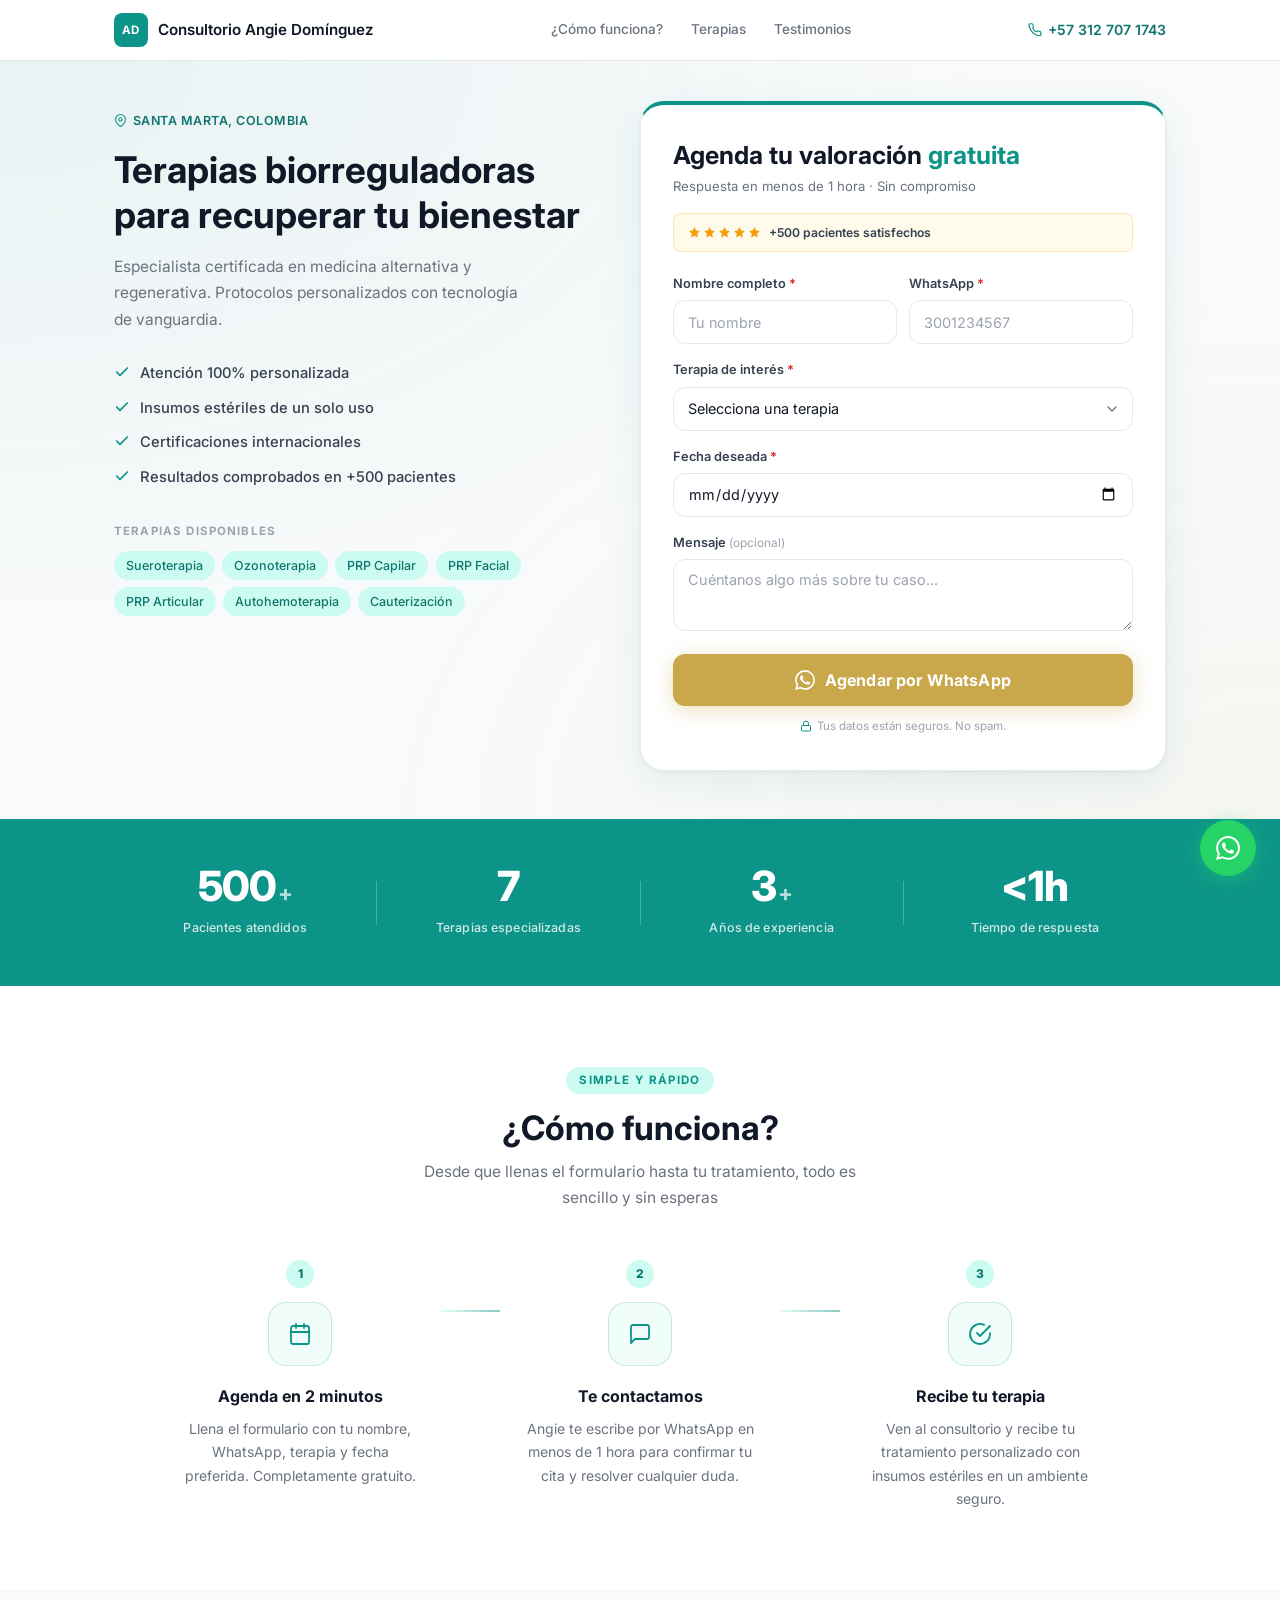
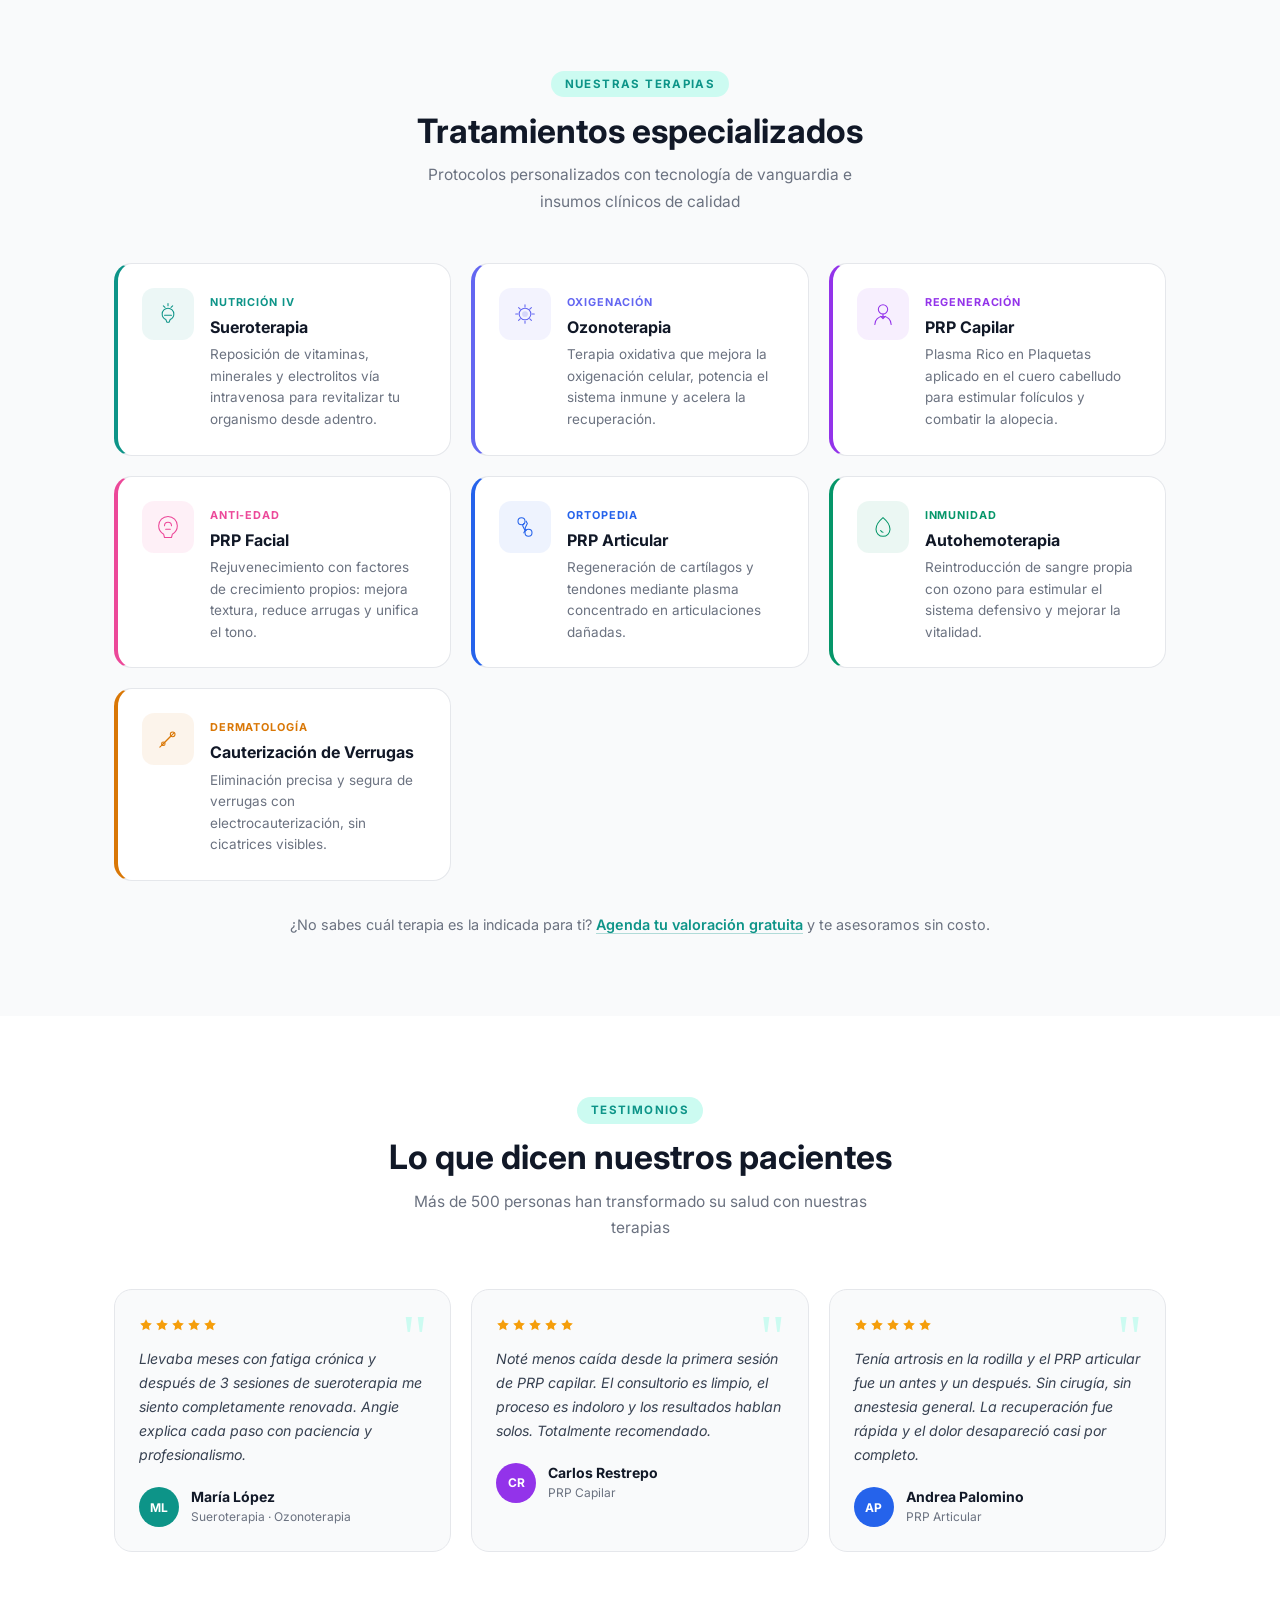
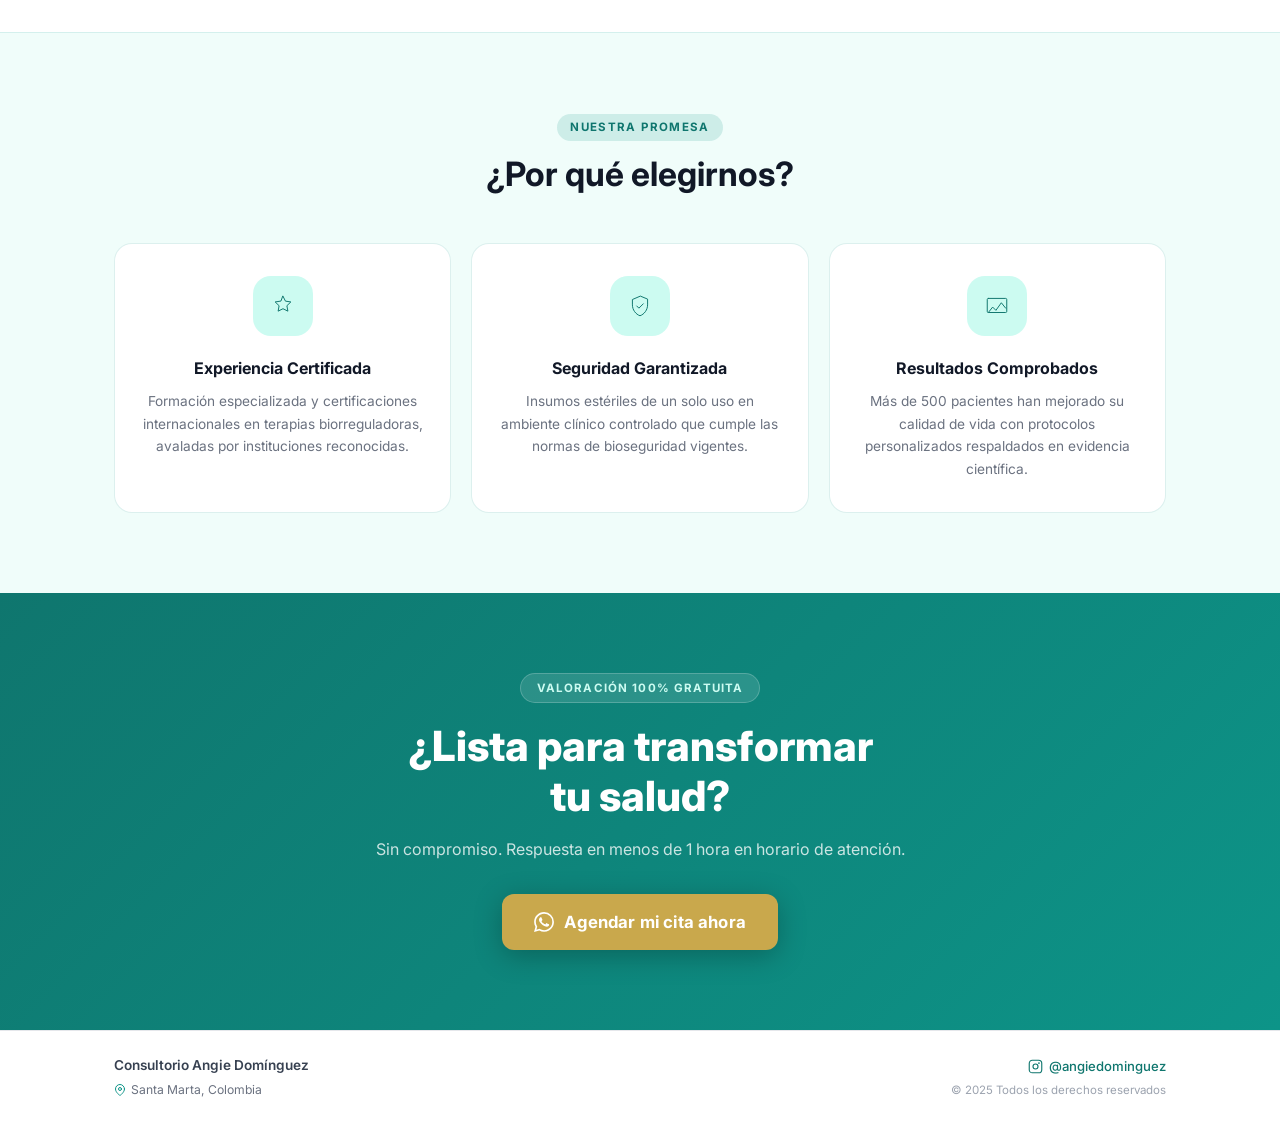
==== commit 9d4b2d4b: "Round 3: add Stats, Proceso, Terapias, Testimonios, Por qué elegirnos, CTA Final sections - index.ht" ====
--- a/index.html
+++ b/index.html
@@ -10,36 +10,42 @@
 
   <link rel="preconnect" href="https://fonts.googleapis.com" />
   <link rel="preconnect" href="https://fonts.gstatic.com" crossorigin />
-  <link href="https://fonts.googleapis.com/css2?family=Inter:wght@400;500;600;700&display=swap" rel="stylesheet" />
+  <link
+    href="https://fonts.googleapis.com/css2?family=Inter:wght@400;500;600;700;800&display=swap"
+    rel="stylesheet" />
 
   <link rel="stylesheet" href="style.css" />
 </head>
 
 <body>
 
-  <!-- HEADER -->
+  <!-- ── HEADER ── -->
   <header class="header">
     <div class="container header-inner">
       <div class="brand">
         <div class="brand-mark" aria-hidden="true">AD</div>
         <span class="brand-name">Consultorio Angie Domínguez</span>
       </div>
+      <nav class="header-nav" aria-label="Secciones">
+        <a href="#proceso">¿Cómo funciona?</a>
+        <a href="#terapias">Terapias</a>
+        <a href="#testimonios">Testimonios</a>
+      </nav>
       <a href="tel:+573127071743" class="header-tel">
-        <svg width="15" height="15" viewBox="0 0 24 24" fill="none" stroke="currentColor" stroke-width="2"
+        <svg width="14" height="14" viewBox="0 0 24 24" fill="none" stroke="currentColor" stroke-width="2"
           stroke-linecap="round" stroke-linejoin="round" aria-hidden="true">
-          <path
-            d="M22 16.92v3a2 2 0 0 1-2.18 2 19.79 19.79 0 0 1-8.63-3.07A19.5 19.5 0 0 1 4.69 12 19.79 19.79 0 0 1 1.61 3.41 2 2 0 0 1 3.6 1.22h3a2 2 0 0 1 2 1.72 12.84 12.84 0 0 0 .7 2.81 2 2 0 0 1-.45 2.11L7.91 8.96a16 16 0 0 0 6.13 6.13l.94-.94a2 2 0 0 1 2.11-.45 12.84 12.84 0 0 0 2.81.7A2 2 0 0 1 22 16.92z" />
+          <path d="M22 16.92v3a2 2 0 0 1-2.18 2 19.79 19.79 0 0 1-8.63-3.07A19.5 19.5 0 0 1 4.69 12 19.79 19.79 0 0 1 1.61 3.41 2 2 0 0 1 3.6 1.22h3a2 2 0 0 1 2 1.72 12.84 12.84 0 0 0 .7 2.81 2 2 0 0 1-.45 2.11L7.91 8.96a16 16 0 0 0 6.13 6.13l.94-.94a2 2 0 0 1 2.11-.45 12.84 12.84 0 0 0 2.81.7A2 2 0 0 1 22 16.92z" />
         </svg>
-        +57 312 707 1743
+        <span>+57 312 707 1743</span>
       </a>
     </div>
   </header>
 
-  <!-- HERO -->
-  <main class="hero">
+  <!-- ── HERO ── -->
+  <main class="hero" id="hero">
     <div class="container hero-inner">
 
-      <!-- FORM (first on mobile via order) -->
+      <!-- FORM — primero en mobile -->
       <div class="hero-form-col">
         <div class="form-card">
 
@@ -50,11 +56,11 @@
 
           <div class="form-trust">
             <span class="trust-stars" aria-label="5 estrellas">
-              <svg width="14" height="14" viewBox="0 0 24 24" fill="#F59E0B"><polygon points="12 2 15.09 8.26 22 9.27 17 14.14 18.18 21.02 12 17.77 5.82 21.02 7 14.14 2 9.27 8.91 8.26 12 2"/></svg>
-              <svg width="14" height="14" viewBox="0 0 24 24" fill="#F59E0B"><polygon points="12 2 15.09 8.26 22 9.27 17 14.14 18.18 21.02 12 17.77 5.82 21.02 7 14.14 2 9.27 8.91 8.26 12 2"/></svg>
-              <svg width="14" height="14" viewBox="0 0 24 24" fill="#F59E0B"><polygon points="12 2 15.09 8.26 22 9.27 17 14.14 18.18 21.02 12 17.77 5.82 21.02 7 14.14 2 9.27 8.91 8.26 12 2"/></svg>
-              <svg width="14" height="14" viewBox="0 0 24 24" fill="#F59E0B"><polygon points="12 2 15.09 8.26 22 9.27 17 14.14 18.18 21.02 12 17.77 5.82 21.02 7 14.14 2 9.27 8.91 8.26 12 2"/></svg>
-              <svg width="14" height="14" viewBox="0 0 24 24" fill="#F59E0B"><polygon points="12 2 15.09 8.26 22 9.27 17 14.14 18.18 21.02 12 17.77 5.82 21.02 7 14.14 2 9.27 8.91 8.26 12 2"/></svg>
+              <svg width="13" height="13" viewBox="0 0 24 24" fill="#F59E0B"><polygon points="12 2 15.09 8.26 22 9.27 17 14.14 18.18 21.02 12 17.77 5.82 21.02 7 14.14 2 9.27 8.91 8.26 12 2"/></svg>
+              <svg width="13" height="13" viewBox="0 0 24 24" fill="#F59E0B"><polygon points="12 2 15.09 8.26 22 9.27 17 14.14 18.18 21.02 12 17.77 5.82 21.02 7 14.14 2 9.27 8.91 8.26 12 2"/></svg>
+              <svg width="13" height="13" viewBox="0 0 24 24" fill="#F59E0B"><polygon points="12 2 15.09 8.26 22 9.27 17 14.14 18.18 21.02 12 17.77 5.82 21.02 7 14.14 2 9.27 8.91 8.26 12 2"/></svg>
+              <svg width="13" height="13" viewBox="0 0 24 24" fill="#F59E0B"><polygon points="12 2 15.09 8.26 22 9.27 17 14.14 18.18 21.02 12 17.77 5.82 21.02 7 14.14 2 9.27 8.91 8.26 12 2"/></svg>
+              <svg width="13" height="13" viewBox="0 0 24 24" fill="#F59E0B"><polygon points="12 2 15.09 8.26 22 9.27 17 14.14 18.18 21.02 12 17.77 5.82 21.02 7 14.14 2 9.27 8.91 8.26 12 2"/></svg>
             </span>
             <span class="trust-text">+500 pacientes satisfechos</span>
           </div>
@@ -86,8 +92,7 @@
                   <option value="Cauterización de verrugas">Cauterización de verrugas</option>
                 </select>
                 <svg class="select-arrow" width="16" height="16" viewBox="0 0 24 24" fill="none"
-                  stroke="currentColor" stroke-width="2" stroke-linecap="round" stroke-linejoin="round"
-                  aria-hidden="true">
+                  stroke="currentColor" stroke-width="2" stroke-linecap="round" stroke-linejoin="round" aria-hidden="true">
                   <polyline points="6 9 12 15 18 9" />
                 </svg>
               </div>
@@ -106,8 +111,7 @@
 
             <button type="submit" id="btn-agendar" class="btn-submit">
               <svg width="20" height="20" viewBox="0 0 24 24" fill="currentColor" aria-hidden="true">
-                <path
-                  d="M17.472 14.382c-.297-.149-1.758-.867-2.03-.967-.273-.099-.471-.148-.67.15-.197.297-.767.966-.94 1.164-.173.199-.347.223-.644.075-.297-.15-1.255-.463-2.39-1.475-.883-.788-1.48-1.761-1.653-2.059-.173-.297-.018-.458.13-.606.134-.133.298-.347.446-.52.149-.174.198-.298.298-.497.099-.198.05-.371-.025-.52-.075-.149-.669-1.612-.916-2.207-.242-.579-.487-.5-.669-.51-.173-.008-.371-.01-.57-.01-.198 0-.52.074-.792.372-.272.297-1.04 1.016-1.04 2.479 0 1.462 1.065 2.875 1.213 3.074.149.198 2.096 3.2 5.077 4.487.709.306 1.262.489 1.694.625.712.227 1.36.195 1.871.118.571-.085 1.758-.719 2.006-1.413.248-.694.248-1.289.173-1.413-.074-.124-.272-.198-.57-.347m-5.421 7.403h-.004a9.87 9.87 0 01-5.031-1.378l-.361-.214-3.741.982.998-3.648-.235-.374a9.86 9.86 0 01-1.51-5.26c.001-5.45 4.436-9.884 9.888-9.884 2.64 0 5.122 1.03 6.988 2.898a9.825 9.825 0 012.893 6.994c-.003 5.45-4.437 9.884-9.885 9.884m8.413-18.297A11.815 11.815 0 0012.05 0C5.495 0 .16 5.335.157 11.892c0 2.096.547 4.142 1.588 5.945L.057 24l6.305-1.654a11.882 11.882 0 005.683 1.448h.005c6.554 0 11.89-5.335 11.893-11.893a11.821 11.821 0 00-3.48-8.413z" />
+                <path d="M17.472 14.382c-.297-.149-1.758-.867-2.03-.967-.273-.099-.471-.148-.67.15-.197.297-.767.966-.94 1.164-.173.199-.347.223-.644.075-.297-.15-1.255-.463-2.39-1.475-.883-.788-1.48-1.761-1.653-2.059-.173-.297-.018-.458.13-.606.134-.133.298-.347.446-.52.149-.174.198-.298.298-.497.099-.198.05-.371-.025-.52-.075-.149-.669-1.612-.916-2.207-.242-.579-.487-.5-.669-.51-.173-.008-.371-.01-.57-.01-.198 0-.52.074-.792.372-.272.297-1.04 1.016-1.04 2.479 0 1.462 1.065 2.875 1.213 3.074.149.198 2.096 3.2 5.077 4.487.709.306 1.262.489 1.694.625.712.227 1.36.195 1.871.118.571-.085 1.758-.719 2.006-1.413.248-.694.248-1.289.173-1.413-.074-.124-.272-.198-.57-.347m-5.421 7.403h-.004a9.87 9.87 0 01-5.031-1.378l-.361-.214-3.741.982.998-3.648-.235-.374a9.86 9.86 0 01-1.51-5.26c.001-5.45 4.436-9.884 9.888-9.884 2.64 0 5.122 1.03 6.988 2.898a9.825 9.825 0 012.893 6.994c-.003 5.45-4.437 9.884-9.885 9.884m8.413-18.297A11.815 11.815 0 0012.05 0C5.495 0 .16 5.335.157 11.892c0 2.096.547 4.142 1.588 5.945L.057 24l6.305-1.654a11.882 11.882 0 005.683 1.448h.005c6.554 0 11.89-5.335 11.893-11.893a11.821 11.821 0 00-3.48-8.413z" />
               </svg>
               Agendar por WhatsApp
             </button>
@@ -125,7 +129,7 @@
         </div>
       </div>
 
-      <!-- COPY (second on mobile) -->
+      <!-- COPY -->
       <div class="hero-copy-col">
         <p class="hero-location">
           <svg width="13" height="13" viewBox="0 0 24 24" fill="none" stroke="currentColor" stroke-width="2"
@@ -148,30 +152,22 @@
         <ul class="benefits-list">
           <li>
             <svg width="16" height="16" viewBox="0 0 24 24" fill="none" stroke="currentColor" stroke-width="2.5"
-              stroke-linecap="round" stroke-linejoin="round" aria-hidden="true">
-              <polyline points="20 6 9 17 4 12" />
-            </svg>
+              stroke-linecap="round" stroke-linejoin="round" aria-hidden="true"><polyline points="20 6 9 17 4 12"/></svg>
             Atención 100% personalizada
           </li>
           <li>
             <svg width="16" height="16" viewBox="0 0 24 24" fill="none" stroke="currentColor" stroke-width="2.5"
-              stroke-linecap="round" stroke-linejoin="round" aria-hidden="true">
-              <polyline points="20 6 9 17 4 12" />
-            </svg>
+              stroke-linecap="round" stroke-linejoin="round" aria-hidden="true"><polyline points="20 6 9 17 4 12"/></svg>
             Insumos estériles de un solo uso
           </li>
           <li>
             <svg width="16" height="16" viewBox="0 0 24 24" fill="none" stroke="currentColor" stroke-width="2.5"
-              stroke-linecap="round" stroke-linejoin="round" aria-hidden="true">
-              <polyline points="20 6 9 17 4 12" />
-            </svg>
+              stroke-linecap="round" stroke-linejoin="round" aria-hidden="true"><polyline points="20 6 9 17 4 12"/></svg>
             Certificaciones internacionales
           </li>
           <li>
             <svg width="16" height="16" viewBox="0 0 24 24" fill="none" stroke="currentColor" stroke-width="2.5"
-              stroke-linecap="round" stroke-linejoin="round" aria-hidden="true">
-              <polyline points="20 6 9 17 4 12" />
-            </svg>
+              stroke-linecap="round" stroke-linejoin="round" aria-hidden="true"><polyline points="20 6 9 17 4 12"/></svg>
             Resultados comprobados en +500 pacientes
           </li>
         </ul>
@@ -191,19 +187,384 @@
     </div>
   </main>
 
-  <!-- FOOTER -->
+  <!-- ── STATS BAND ── -->
+  <section class="stats-band" aria-label="Nuestros números">
+    <div class="container stats-inner">
+      <div class="stat-item reveal">
+        <div class="stat-val">
+          <b class="stat-num" data-target="500">0</b><span class="stat-plus">+</span>
+        </div>
+        <span class="stat-lbl">Pacientes atendidos</span>
+      </div>
+      <div class="stat-sep" aria-hidden="true"></div>
+      <div class="stat-item reveal delay-1">
+        <div class="stat-val"><b class="stat-num">7</b></div>
+        <span class="stat-lbl">Terapias especializadas</span>
+      </div>
+      <div class="stat-sep" aria-hidden="true"></div>
+      <div class="stat-item reveal delay-2">
+        <div class="stat-val">
+          <b class="stat-num" data-target="3">0</b><span class="stat-plus">+</span>
+        </div>
+        <span class="stat-lbl">Años de experiencia</span>
+      </div>
+      <div class="stat-sep" aria-hidden="true"></div>
+      <div class="stat-item reveal delay-3">
+        <div class="stat-val"><b class="stat-num">&lt;1h</b></div>
+        <span class="stat-lbl">Tiempo de respuesta</span>
+      </div>
+    </div>
+  </section>
+
+  <!-- ── CÓMO FUNCIONA ── -->
+  <section class="section-process" id="proceso">
+    <div class="container">
+      <div class="section-head reveal">
+        <span class="section-lbl">Simple y rápido</span>
+        <h2 class="section-title">¿Cómo funciona?</h2>
+        <p class="section-desc">Desde que llenas el formulario hasta tu tratamiento, todo es sencillo y sin esperas</p>
+      </div>
+
+      <div class="process-row">
+
+        <div class="process-step reveal">
+          <div class="step-num" aria-hidden="true">1</div>
+          <div class="step-icon-wrap">
+            <svg width="24" height="24" viewBox="0 0 24 24" fill="none" stroke="currentColor" stroke-width="1.8"
+              stroke-linecap="round" stroke-linejoin="round" aria-hidden="true">
+              <rect x="3" y="4" width="18" height="18" rx="2"/><line x1="16" y1="2" x2="16" y2="6"/>
+              <line x1="8" y1="2" x2="8" y2="6"/><line x1="3" y1="10" x2="21" y2="10"/>
+            </svg>
+          </div>
+          <h3>Agenda en 2 minutos</h3>
+          <p>Llena el formulario con tu nombre, WhatsApp, terapia y fecha preferida. Completamente gratuito.</p>
+        </div>
+
+        <div class="step-connector" aria-hidden="true"></div>
+
+        <div class="process-step reveal delay-1">
+          <div class="step-num" aria-hidden="true">2</div>
+          <div class="step-icon-wrap">
+            <svg width="24" height="24" viewBox="0 0 24 24" fill="none" stroke="currentColor" stroke-width="1.8"
+              stroke-linecap="round" stroke-linejoin="round" aria-hidden="true">
+              <path d="M21 15a2 2 0 0 1-2 2H7l-4 4V5a2 2 0 0 1 2-2h14a2 2 0 0 1 2 2z"/>
+            </svg>
+          </div>
+          <h3>Te contactamos</h3>
+          <p>Angie te escribe por WhatsApp en menos de 1 hora para confirmar tu cita y resolver cualquier duda.</p>
+        </div>
+
+        <div class="step-connector" aria-hidden="true"></div>
+
+        <div class="process-step reveal delay-2">
+          <div class="step-num" aria-hidden="true">3</div>
+          <div class="step-icon-wrap">
+            <svg width="24" height="24" viewBox="0 0 24 24" fill="none" stroke="currentColor" stroke-width="1.8"
+              stroke-linecap="round" stroke-linejoin="round" aria-hidden="true">
+              <path d="M22 11.08V12a10 10 0 1 1-5.93-9.14"/>
+              <polyline points="22 4 12 14.01 9 11.01"/>
+            </svg>
+          </div>
+          <h3>Recibe tu terapia</h3>
+          <p>Ven al consultorio y recibe tu tratamiento personalizado con insumos estériles en un ambiente seguro.</p>
+        </div>
+
+      </div>
+    </div>
+  </section>
+
+  <!-- ── TERAPIAS ── -->
+  <section class="section-terapias" id="terapias">
+    <div class="container">
+      <div class="section-head reveal">
+        <span class="section-lbl">Nuestras terapias</span>
+        <h2 class="section-title">Tratamientos especializados</h2>
+        <p class="section-desc">Protocolos personalizados con tecnología de vanguardia e insumos clínicos de calidad</p>
+      </div>
+
+      <div class="terapias-grid">
+
+        <div class="terapia-card reveal" style="--c:#0D9488;--cb:rgba(13,148,136,.08)">
+          <div class="terapia-icon">
+            <svg viewBox="0 0 48 48" fill="none" stroke="currentColor" stroke-width="1.8" stroke-linecap="round" stroke-linejoin="round">
+              <path d="M24 6v4M16 10l2.8 2.8M32 10l-2.8 2.8"/>
+              <path d="M24 14c-5.5 0-10 4.5-10 10 0 4.2 2.6 7.8 6.3 9.4L22 38h4l1.7-4.6C31.4 31.8 34 28.2 34 24c0-5.5-4.5-10-10-10z"/>
+              <path d="M18 26h12"/>
+            </svg>
+          </div>
+          <div class="terapia-body">
+            <span class="terapia-tag">Nutrición IV</span>
+            <h3>Sueroterapia</h3>
+            <p>Reposición de vitaminas, minerales y electrolitos vía intravenosa para revitalizar tu organismo desde adentro.</p>
+          </div>
+        </div>
+
+        <div class="terapia-card reveal delay-1" style="--c:#6366F1;--cb:rgba(99,102,241,.08)">
+          <div class="terapia-icon">
+            <svg viewBox="0 0 48 48" fill="none" stroke="currentColor" stroke-width="1.8" stroke-linecap="round" stroke-linejoin="round">
+              <circle cx="24" cy="24" r="10"/>
+              <path d="M24 8v4M24 36v4M8 24h4M36 24h4"/>
+              <path d="M13 13l2.8 2.8M32.2 32.2l2.8 2.8M35 13l-2.8 2.8M15.8 32.2l-2.8 2.8"/>
+              <circle cx="24" cy="24" r="4" fill="currentColor" opacity="0.2"/>
+            </svg>
+          </div>
+          <div class="terapia-body">
+            <span class="terapia-tag">Oxigenación</span>
+            <h3>Ozonoterapia</h3>
+            <p>Terapia oxidativa que mejora la oxigenación celular, potencia el sistema inmune y acelera la recuperación.</p>
+          </div>
+        </div>
+
+        <div class="terapia-card reveal delay-2" style="--c:#9333EA;--cb:rgba(147,51,234,.08)">
+          <div class="terapia-icon">
+            <svg viewBox="0 0 48 48" fill="none" stroke="currentColor" stroke-width="1.8" stroke-linecap="round" stroke-linejoin="round">
+              <circle cx="24" cy="16" r="8"/>
+              <path d="M10 42c0-7.7 6.3-14 14-14s14 6.3 14 14"/>
+              <path d="M24 24v6M20 28l4 4 4-4"/>
+            </svg>
+          </div>
+          <div class="terapia-body">
+            <span class="terapia-tag">Regeneración</span>
+            <h3>PRP Capilar</h3>
+            <p>Plasma Rico en Plaquetas aplicado en el cuero cabelludo para estimular folículos y combatir la alopecia.</p>
+          </div>
+        </div>
+
+        <div class="terapia-card reveal" style="--c:#EC4899;--cb:rgba(236,72,153,.08)">
+          <div class="terapia-icon">
+            <svg viewBox="0 0 48 48" fill="none" stroke="currentColor" stroke-width="1.8" stroke-linecap="round" stroke-linejoin="round">
+              <path d="M24 6C15.2 6 8 13.2 8 22c0 6.2 3.5 11.6 8.6 14.5L18 42h12l1.4-5.5C36.5 33.6 40 28.2 40 22c0-8.8-7.2-16-16-16z"/>
+              <path d="M18 22c0-3.3 2.7-6 6-6s6 2.7 6 6"/>
+              <path d="M20 28h8"/>
+            </svg>
+          </div>
+          <div class="terapia-body">
+            <span class="terapia-tag">Anti-edad</span>
+            <h3>PRP Facial</h3>
+            <p>Rejuvenecimiento con factores de crecimiento propios: mejora textura, reduce arrugas y unifica el tono.</p>
+          </div>
+        </div>
+
+        <div class="terapia-card reveal delay-1" style="--c:#2563EB;--cb:rgba(37,99,235,.08)">
+          <div class="terapia-icon">
+            <svg viewBox="0 0 48 48" fill="none" stroke="currentColor" stroke-width="1.8" stroke-linecap="round" stroke-linejoin="round">
+              <circle cx="18" cy="14" r="6"/>
+              <circle cx="30" cy="34" r="6"/>
+              <path d="M22 18l-2 4 4 8-2 4"/>
+              <path d="M26 30l-2-4 4-8-2-4"/>
+            </svg>
+          </div>
+          <div class="terapia-body">
+            <span class="terapia-tag">Ortopedia</span>
+            <h3>PRP Articular</h3>
+            <p>Regeneración de cartílagos y tendones mediante plasma concentrado en articulaciones dañadas.</p>
+          </div>
+        </div>
+
+        <div class="terapia-card reveal delay-2" style="--c:#059669;--cb:rgba(5,150,105,.08)">
+          <div class="terapia-icon">
+            <svg viewBox="0 0 48 48" fill="none" stroke="currentColor" stroke-width="1.8" stroke-linecap="round" stroke-linejoin="round">
+              <path d="M24 8c0 0-12 10-12 20a12 12 0 0 0 24 0C36 18 24 8 24 8z"/>
+              <path d="M20 30c1 2 2.5 3 4 3"/>
+            </svg>
+          </div>
+          <div class="terapia-body">
+            <span class="terapia-tag">Inmunidad</span>
+            <h3>Autohemoterapia</h3>
+            <p>Reintroducción de sangre propia con ozono para estimular el sistema defensivo y mejorar la vitalidad.</p>
+          </div>
+        </div>
+
+        <div class="terapia-card reveal" style="--c:#D97706;--cb:rgba(217,119,6,.08)">
+          <div class="terapia-icon">
+            <svg viewBox="0 0 48 48" fill="none" stroke="currentColor" stroke-width="1.8" stroke-linecap="round" stroke-linejoin="round">
+              <path d="M14 34l20-20"/>
+              <circle cx="32" cy="16" r="4"/>
+              <path d="M10 38l4-4"/>
+              <path d="M28 20l-14 14"/>
+              <circle cx="16" cy="32" r="3"/>
+            </svg>
+          </div>
+          <div class="terapia-body">
+            <span class="terapia-tag">Dermatología</span>
+            <h3>Cauterización de Verrugas</h3>
+            <p>Eliminación precisa y segura de verrugas con electrocauterización, sin cicatrices visibles.</p>
+          </div>
+        </div>
+
+      </div>
+
+      <p class="terapias-note reveal">
+        ¿No sabes cuál terapia es la indicada para ti?
+        <a href="#hero" class="scroll-to-form">Agenda tu valoración gratuita</a>
+        y te asesoramos sin costo.
+      </p>
+    </div>
+  </section>
+
+  <!-- ── TESTIMONIOS ── -->
+  <section class="section-testimonials" id="testimonios">
+    <div class="container">
+      <div class="section-head reveal">
+        <span class="section-lbl">Testimonios</span>
+        <h2 class="section-title">Lo que dicen nuestros pacientes</h2>
+        <p class="section-desc">Más de 500 personas han transformado su salud con nuestras terapias</p>
+      </div>
+
+      <div class="testimonials-grid">
+
+        <div class="test-card reveal">
+          <div class="test-quote-mark" aria-hidden="true">"</div>
+          <div class="test-stars" aria-label="5 estrellas">
+            <svg width="14" height="14" viewBox="0 0 24 24" fill="#F59E0B"><polygon points="12 2 15.09 8.26 22 9.27 17 14.14 18.18 21.02 12 17.77 5.82 21.02 7 14.14 2 9.27 8.91 8.26 12 2"/></svg>
+            <svg width="14" height="14" viewBox="0 0 24 24" fill="#F59E0B"><polygon points="12 2 15.09 8.26 22 9.27 17 14.14 18.18 21.02 12 17.77 5.82 21.02 7 14.14 2 9.27 8.91 8.26 12 2"/></svg>
+            <svg width="14" height="14" viewBox="0 0 24 24" fill="#F59E0B"><polygon points="12 2 15.09 8.26 22 9.27 17 14.14 18.18 21.02 12 17.77 5.82 21.02 7 14.14 2 9.27 8.91 8.26 12 2"/></svg>
+            <svg width="14" height="14" viewBox="0 0 24 24" fill="#F59E0B"><polygon points="12 2 15.09 8.26 22 9.27 17 14.14 18.18 21.02 12 17.77 5.82 21.02 7 14.14 2 9.27 8.91 8.26 12 2"/></svg>
+            <svg width="14" height="14" viewBox="0 0 24 24" fill="#F59E0B"><polygon points="12 2 15.09 8.26 22 9.27 17 14.14 18.18 21.02 12 17.77 5.82 21.02 7 14.14 2 9.27 8.91 8.26 12 2"/></svg>
+          </div>
+          <p class="test-text">Llevaba meses con fatiga crónica y después de 3 sesiones de sueroterapia me siento completamente renovada. Angie explica cada paso con paciencia y profesionalismo.</p>
+          <div class="test-author">
+            <div class="test-avatar" style="--av:#0D9488">ML</div>
+            <div>
+              <p class="test-name">María López</p>
+              <p class="test-therapy">Sueroterapia · Ozonoterapia</p>
+            </div>
+          </div>
+        </div>
+
+        <div class="test-card reveal delay-1">
+          <div class="test-quote-mark" aria-hidden="true">"</div>
+          <div class="test-stars" aria-label="5 estrellas">
+            <svg width="14" height="14" viewBox="0 0 24 24" fill="#F59E0B"><polygon points="12 2 15.09 8.26 22 9.27 17 14.14 18.18 21.02 12 17.77 5.82 21.02 7 14.14 2 9.27 8.91 8.26 12 2"/></svg>
+            <svg width="14" height="14" viewBox="0 0 24 24" fill="#F59E0B"><polygon points="12 2 15.09 8.26 22 9.27 17 14.14 18.18 21.02 12 17.77 5.82 21.02 7 14.14 2 9.27 8.91 8.26 12 2"/></svg>
+            <svg width="14" height="14" viewBox="0 0 24 24" fill="#F59E0B"><polygon points="12 2 15.09 8.26 22 9.27 17 14.14 18.18 21.02 12 17.77 5.82 21.02 7 14.14 2 9.27 8.91 8.26 12 2"/></svg>
+            <svg width="14" height="14" viewBox="0 0 24 24" fill="#F59E0B"><polygon points="12 2 15.09 8.26 22 9.27 17 14.14 18.18 21.02 12 17.77 5.82 21.02 7 14.14 2 9.27 8.91 8.26 12 2"/></svg>
+            <svg width="14" height="14" viewBox="0 0 24 24" fill="#F59E0B"><polygon points="12 2 15.09 8.26 22 9.27 17 14.14 18.18 21.02 12 17.77 5.82 21.02 7 14.14 2 9.27 8.91 8.26 12 2"/></svg>
+          </div>
+          <p class="test-text">Noté menos caída desde la primera sesión de PRP capilar. El consultorio es limpio, el proceso es indoloro y los resultados hablan solos. Totalmente recomendado.</p>
+          <div class="test-author">
+            <div class="test-avatar" style="--av:#9333EA">CR</div>
+            <div>
+              <p class="test-name">Carlos Restrepo</p>
+              <p class="test-therapy">PRP Capilar</p>
+            </div>
+          </div>
+        </div>
+
+        <div class="test-card reveal delay-2">
+          <div class="test-quote-mark" aria-hidden="true">"</div>
+          <div class="test-stars" aria-label="5 estrellas">
+            <svg width="14" height="14" viewBox="0 0 24 24" fill="#F59E0B"><polygon points="12 2 15.09 8.26 22 9.27 17 14.14 18.18 21.02 12 17.77 5.82 21.02 7 14.14 2 9.27 8.91 8.26 12 2"/></svg>
+            <svg width="14" height="14" viewBox="0 0 24 24" fill="#F59E0B"><polygon points="12 2 15.09 8.26 22 9.27 17 14.14 18.18 21.02 12 17.77 5.82 21.02 7 14.14 2 9.27 8.91 8.26 12 2"/></svg>
+            <svg width="14" height="14" viewBox="0 0 24 24" fill="#F59E0B"><polygon points="12 2 15.09 8.26 22 9.27 17 14.14 18.18 21.02 12 17.77 5.82 21.02 7 14.14 2 9.27 8.91 8.26 12 2"/></svg>
+            <svg width="14" height="14" viewBox="0 0 24 24" fill="#F59E0B"><polygon points="12 2 15.09 8.26 22 9.27 17 14.14 18.18 21.02 12 17.77 5.82 21.02 7 14.14 2 9.27 8.91 8.26 12 2"/></svg>
+            <svg width="14" height="14" viewBox="0 0 24 24" fill="#F59E0B"><polygon points="12 2 15.09 8.26 22 9.27 17 14.14 18.18 21.02 12 17.77 5.82 21.02 7 14.14 2 9.27 8.91 8.26 12 2"/></svg>
+          </div>
+          <p class="test-text">Tenía artrosis en la rodilla y el PRP articular fue un antes y un después. Sin cirugía, sin anestesia general. La recuperación fue rápida y el dolor desapareció casi por completo.</p>
+          <div class="test-author">
+            <div class="test-avatar" style="--av:#2563EB">AP</div>
+            <div>
+              <p class="test-name">Andrea Palomino</p>
+              <p class="test-therapy">PRP Articular</p>
+            </div>
+          </div>
+        </div>
+
+      </div>
+    </div>
+  </section>
+
+  <!-- ── POR QUÉ ELEGIRNOS ── -->
+  <section class="section-why">
+    <div class="container">
+      <div class="section-head reveal">
+        <span class="section-lbl why-lbl">Nuestra promesa</span>
+        <h2 class="section-title why-title">¿Por qué elegirnos?</h2>
+      </div>
+
+      <div class="why-grid">
+
+        <div class="why-card reveal">
+          <div class="why-icon-box">
+            <svg width="26" height="26" viewBox="0 0 48 48" fill="none" stroke="currentColor" stroke-width="1.8"
+              stroke-linecap="round" stroke-linejoin="round">
+              <path d="M24 6l4.5 9 10 1.5-7.3 7 1.8 10L24 29l-9 4.5 1.8-10L9.5 16.5l10-1.5z"/>
+            </svg>
+          </div>
+          <h3>Experiencia Certificada</h3>
+          <p>Formación especializada y certificaciones internacionales en terapias biorreguladoras, avaladas por instituciones reconocidas.</p>
+        </div>
+
+        <div class="why-card reveal delay-1">
+          <div class="why-icon-box">
+            <svg width="26" height="26" viewBox="0 0 48 48" fill="none" stroke="currentColor" stroke-width="1.8"
+              stroke-linecap="round" stroke-linejoin="round">
+              <path d="M24 6l-14 6v10c0 9 6.2 17.4 14 20 7.8-2.6 14-11 14-20V12z"/>
+              <path d="M18 24l4 4 8-8"/>
+            </svg>
+          </div>
+          <h3>Seguridad Garantizada</h3>
+          <p>Insumos estériles de un solo uso en ambiente clínico controlado que cumple las normas de bioseguridad vigentes.</p>
+        </div>
+
+        <div class="why-card reveal delay-2">
+          <div class="why-icon-box">
+            <svg width="26" height="26" viewBox="0 0 48 48" fill="none" stroke="currentColor" stroke-width="1.8"
+              stroke-linecap="round" stroke-linejoin="round">
+              <path d="M8 36l8-10 6 6 10-14 8 10"/>
+              <rect x="6" y="10" width="36" height="26" rx="2"/>
+            </svg>
+          </div>
+          <h3>Resultados Comprobados</h3>
+          <p>Más de 500 pacientes han mejorado su calidad de vida con protocolos personalizados respaldados en evidencia científica.</p>
+        </div>
+
+      </div>
+    </div>
+  </section>
+
+  <!-- ── CTA FINAL ── -->
+  <section class="section-cta-final">
+    <div class="container">
+      <div class="cta-final-inner reveal">
+        <span class="cta-badge">Valoración 100% gratuita</span>
+        <h2>¿Lista para transformar<br>tu salud?</h2>
+        <p>Sin compromiso. Respuesta en menos de 1 hora en horario de atención.</p>
+        <a href="#hero" class="btn-cta-final scroll-to-form">
+          <svg width="20" height="20" viewBox="0 0 24 24" fill="currentColor" aria-hidden="true">
+            <path d="M17.472 14.382c-.297-.149-1.758-.867-2.03-.967-.273-.099-.471-.148-.67.15-.197.297-.767.966-.94 1.164-.173.199-.347.223-.644.075-.297-.15-1.255-.463-2.39-1.475-.883-.788-1.48-1.761-1.653-2.059-.173-.297-.018-.458.13-.606.134-.133.298-.347.446-.52.149-.174.198-.298.298-.497.099-.198.05-.371-.025-.52-.075-.149-.669-1.612-.916-2.207-.242-.579-.487-.5-.669-.51-.173-.008-.371-.01-.57-.01-.198 0-.52.074-.792.372-.272.297-1.04 1.016-1.04 2.479 0 1.462 1.065 2.875 1.213 3.074.149.198 2.096 3.2 5.077 4.487.709.306 1.262.489 1.694.625.712.227 1.36.195 1.871.118.571-.085 1.758-.719 2.006-1.413.248-.694.248-1.289.173-1.413-.074-.124-.272-.198-.57-.347m-5.421 7.403h-.004a9.87 9.87 0 01-5.031-1.378l-.361-.214-3.741.982.998-3.648-.235-.374a9.86 9.86 0 01-1.51-5.26c.001-5.45 4.436-9.884 9.888-9.884 2.64 0 5.122 1.03 6.988 2.898a9.825 9.825 0 012.893 6.994c-.003 5.45-4.437 9.884-9.885 9.884m8.413-18.297A11.815 11.815 0 0012.05 0C5.495 0 .16 5.335.157 11.892c0 2.096.547 4.142 1.588 5.945L.057 24l6.305-1.654a11.882 11.882 0 005.683 1.448h.005c6.554 0 11.89-5.335 11.893-11.893a11.821 11.821 0 00-3.48-8.413z"/>
+          </svg>
+          Agendar mi cita ahora
+        </a>
+      </div>
+    </div>
+  </section>
+
+  <!-- ── FOOTER ── -->
   <footer class="footer">
     <div class="container footer-inner">
-      <span class="footer-name">© 2025 Consultorio Angie Domínguez · Santa Marta</span>
-      <a href="https://instagram.com/angiedominguez" target="_blank" rel="noopener" class="footer-ig">
-        <svg width="15" height="15" viewBox="0 0 24 24" fill="none" stroke="currentColor" stroke-width="1.8"
-          stroke-linecap="round" stroke-linejoin="round" aria-hidden="true">
-          <rect x="2" y="2" width="20" height="20" rx="5" ry="5" />
-          <circle cx="12" cy="12" r="4" />
-          <circle cx="17.5" cy="6.5" r="0.5" fill="currentColor" />
-        </svg>
-        @angiedominguez
-      </a>
+      <div class="footer-left">
+        <span class="footer-name">Consultorio Angie Domínguez</span>
+        <span class="footer-loc">
+          <svg width="12" height="12" viewBox="0 0 24 24" fill="none" stroke="currentColor" stroke-width="2"
+            stroke-linecap="round" stroke-linejoin="round" aria-hidden="true">
+            <path d="M21 10c0 7-9 13-9 13s-9-6-9-13a9 9 0 0 1 18 0z"/><circle cx="12" cy="10" r="3"/>
+          </svg>
+          Santa Marta, Colombia
+        </span>
+      </div>
+      <div class="footer-right">
+        <a href="https://instagram.com/angiedominguez" target="_blank" rel="noopener" class="footer-ig">
+          <svg width="15" height="15" viewBox="0 0 24 24" fill="none" stroke="currentColor" stroke-width="1.8"
+            stroke-linecap="round" stroke-linejoin="round" aria-hidden="true">
+            <rect x="2" y="2" width="20" height="20" rx="5" ry="5"/>
+            <circle cx="12" cy="12" r="4"/>
+            <circle cx="17.5" cy="6.5" r="0.5" fill="currentColor"/>
+          </svg>
+          @angiedominguez
+        </a>
+        <span class="footer-copy">© 2025 Todos los derechos reservados</span>
+      </div>
     </div>
   </footer>
 
@@ -211,8 +572,7 @@
   <a href="https://wa.me/3127071743" class="fab-wa" target="_blank" rel="noopener"
     aria-label="Escríbenos por WhatsApp">
     <svg width="24" height="24" viewBox="0 0 24 24" fill="currentColor" aria-hidden="true">
-      <path
-        d="M17.472 14.382c-.297-.149-1.758-.867-2.03-.967-.273-.099-.471-.148-.67.15-.197.297-.767.966-.94 1.164-.173.199-.347.223-.644.075-.297-.15-1.255-.463-2.39-1.475-.883-.788-1.48-1.761-1.653-2.059-.173-.297-.018-.458.13-.606.134-.133.298-.347.446-.52.149-.174.198-.298.298-.497.099-.198.05-.371-.025-.52-.075-.149-.669-1.612-.916-2.207-.242-.579-.487-.5-.669-.51-.173-.008-.371-.01-.57-.01-.198 0-.52.074-.792.372-.272.297-1.04 1.016-1.04 2.479 0 1.462 1.065 2.875 1.213 3.074.149.198 2.096 3.2 5.077 4.487.709.306 1.262.489 1.694.625.712.227 1.36.195 1.871.118.571-.085 1.758-.719 2.006-1.413.248-.694.248-1.289.173-1.413-.074-.124-.272-.198-.57-.347m-5.421 7.403h-.004a9.87 9.87 0 01-5.031-1.378l-.361-.214-3.741.982.998-3.648-.235-.374a9.86 9.86 0 01-1.51-5.26c.001-5.45 4.436-9.884 9.888-9.884 2.64 0 5.122 1.03 6.988 2.898a9.825 9.825 0 012.893 6.994c-.003 5.45-4.437 9.884-9.885 9.884m8.413-18.297A11.815 11.815 0 0012.05 0C5.495 0 .16 5.335.157 11.892c0 2.096.547 4.142 1.588 5.945L.057 24l6.305-1.654a11.882 11.882 0 005.683 1.448h.005c6.554 0 11.89-5.335 11.893-11.893a11.821 11.821 0 00-3.48-8.413z" />
+      <path d="M17.472 14.382c-.297-.149-1.758-.867-2.03-.967-.273-.099-.471-.148-.67.15-.197.297-.767.966-.94 1.164-.173.199-.347.223-.644.075-.297-.15-1.255-.463-2.39-1.475-.883-.788-1.48-1.761-1.653-2.059-.173-.297-.018-.458.13-.606.134-.133.298-.347.446-.52.149-.174.198-.298.298-.497.099-.198.05-.371-.025-.52-.075-.149-.669-1.612-.916-2.207-.242-.579-.487-.5-.669-.51-.173-.008-.371-.01-.57-.01-.198 0-.52.074-.792.372-.272.297-1.04 1.016-1.04 2.479 0 1.462 1.065 2.875 1.213 3.074.149.198 2.096 3.2 5.077 4.487.709.306 1.262.489 1.694.625.712.227 1.36.195 1.871.118.571-.085 1.758-.719 2.006-1.413.248-.694.248-1.289.173-1.413-.074-.124-.272-.198-.57-.347m-5.421 7.403h-.004a9.87 9.87 0 01-5.031-1.378l-.361-.214-3.741.982.998-3.648-.235-.374a9.86 9.86 0 01-1.51-5.26c.001-5.45 4.436-9.884 9.888-9.884 2.64 0 5.122 1.03 6.988 2.898a9.825 9.825 0 012.893 6.994c-.003 5.45-4.437 9.884-9.885 9.884m8.413-18.297A11.815 11.815 0 0012.05 0C5.495 0 .16 5.335.157 11.892c0 2.096.547 4.142 1.588 5.945L.057 24l6.305-1.654a11.882 11.882 0 005.683 1.448h.005c6.554 0 11.89-5.335 11.893-11.893a11.821 11.821 0 00-3.48-8.413z"/>
     </svg>
   </a>
 
--- a/style.css
+++ b/style.css
@@ -117,6 +117,22 @@
   white-space: nowrap;
 }
 
+/* Nav links */
+.header-nav {
+  display: flex;
+  align-items: center;
+  gap: 1.75rem;
+}
+
+.header-nav a {
+  font-size: 0.85rem;
+  font-weight: 500;
+  color: var(--text-soft);
+  transition: color var(--t);
+  white-space: nowrap;
+}
+.header-nav a:hover { color: var(--teal); }
+
 .header-tel {
   display: flex;
   align-items: center;
@@ -128,6 +144,59 @@
 }
 .header-tel:hover { color: var(--teal); }
 .header-tel svg   { color: var(--teal); }
+
+/* ============================================
+   SCROLL REVEAL
+   ============================================ */
+.reveal {
+  opacity: 0;
+  transform: translateY(24px);
+  transition: opacity .55s ease, transform .55s ease;
+}
+.reveal.visible {
+  opacity: 1;
+  transform: translateY(0);
+}
+.delay-1 { transition-delay: .12s; }
+.delay-2 { transition-delay: .24s; }
+.delay-3 { transition-delay: .36s; }
+
+/* ============================================
+   SECTION SHARED
+   ============================================ */
+.section-head {
+  text-align: center;
+  margin-bottom: 3rem;
+}
+
+.section-lbl {
+  display: inline-block;
+  font-size: 0.72rem;
+  font-weight: 700;
+  letter-spacing: 0.12em;
+  text-transform: uppercase;
+  color: var(--teal);
+  background: var(--teal-light);
+  border-radius: 99px;
+  padding: 0.25rem 0.85rem;
+  margin-bottom: 0.8rem;
+}
+
+.section-title {
+  font-size: clamp(1.5rem, 3vw, 2.1rem);
+  font-weight: 700;
+  color: var(--text);
+  line-height: 1.25;
+  margin-bottom: 0.65rem;
+}
+
+.section-desc {
+  font-size: 0.97rem;
+  color: var(--text-soft);
+  max-width: 480px;
+  margin: 0 auto;
+  line-height: 1.7;
+}
 
 /* ============================================
    HERO
@@ -420,12 +489,455 @@
 }
 
 /* ============================================
+   STATS BAND
+   ============================================ */
+.stats-band {
+  background: var(--teal);
+  padding: 2.2rem 0;
+}
+
+.stats-inner {
+  display: flex;
+  align-items: center;
+  justify-content: center;
+  gap: 0;
+  flex-wrap: wrap;
+}
+
+.stat-item {
+  flex: 1;
+  min-width: 140px;
+  text-align: center;
+  padding: 0.75rem 1rem;
+}
+
+.stat-val {
+  display: flex;
+  align-items: baseline;
+  justify-content: center;
+  gap: 0.1rem;
+  line-height: 1;
+  margin-bottom: 0.35rem;
+}
+
+.stat-num {
+  font-size: clamp(1.9rem, 4vw, 2.6rem);
+  font-weight: 800;
+  color: #fff;
+  letter-spacing: -0.02em;
+}
+
+.stat-plus {
+  font-size: 1.4rem;
+  font-weight: 700;
+  color: rgba(255,255,255,.7);
+}
+
+.stat-lbl {
+  font-size: 0.78rem;
+  font-weight: 500;
+  color: rgba(255,255,255,.8);
+  letter-spacing: 0.01em;
+}
+
+.stat-sep {
+  width: 1px;
+  height: 44px;
+  background: rgba(255,255,255,.25);
+  flex-shrink: 0;
+}
+
+/* ============================================
+   CÓMO FUNCIONA (Process)
+   ============================================ */
+.section-process {
+  padding: 5rem 0;
+  background: var(--surface);
+}
+
+.process-row {
+  display: flex;
+  align-items: flex-start;
+  gap: 0;
+  justify-content: center;
+}
+
+.process-step {
+  flex: 1;
+  max-width: 280px;
+  text-align: center;
+  padding: 0 1.5rem;
+  position: relative;
+}
+
+.step-num {
+  display: inline-flex;
+  align-items: center;
+  justify-content: center;
+  width: 28px;
+  height: 28px;
+  background: var(--teal-light);
+  color: var(--teal-dark);
+  border-radius: 50%;
+  font-size: 0.75rem;
+  font-weight: 800;
+  margin-bottom: 0.9rem;
+}
+
+.step-icon-wrap {
+  width: 64px;
+  height: 64px;
+  background: var(--teal-bg);
+  border: 1.5px solid rgba(13,148,136,.2);
+  border-radius: var(--r-lg);
+  display: flex;
+  align-items: center;
+  justify-content: center;
+  margin: 0 auto 1.1rem;
+  color: var(--teal);
+  transition: background var(--t), box-shadow var(--t);
+}
+
+.process-step:hover .step-icon-wrap {
+  background: var(--teal-light);
+  box-shadow: 0 4px 16px rgba(13,148,136,.18);
+}
+
+.process-step h3 {
+  font-size: 1rem;
+  font-weight: 700;
+  color: var(--text);
+  margin-bottom: 0.5rem;
+}
+
+.process-step p {
+  font-size: 0.875rem;
+  color: var(--text-soft);
+  line-height: 1.65;
+}
+
+.step-connector {
+  flex-shrink: 0;
+  width: 60px;
+  height: 2px;
+  background: linear-gradient(90deg, var(--teal-light), var(--teal));
+  margin-top: 50px;
+  border-radius: 99px;
+  opacity: 0.5;
+}
+
+/* ============================================
+   TERAPIAS
+   ============================================ */
+.section-terapias {
+  padding: 5rem 0;
+  background: var(--bg);
+}
+
+.terapias-grid {
+  display: grid;
+  grid-template-columns: repeat(auto-fill, minmax(280px, 1fr));
+  gap: 1.25rem;
+  margin-bottom: 2rem;
+}
+
+.terapia-card {
+  background: var(--surface);
+  border-radius: var(--r-lg);
+  border: 1.5px solid var(--border);
+  border-left: 4px solid var(--c, var(--teal));
+  padding: 1.5rem;
+  display: flex;
+  gap: 1rem;
+  align-items: flex-start;
+  transition: box-shadow var(--t), transform var(--t);
+}
+
+.terapia-card:hover {
+  box-shadow: 0 8px 32px rgba(0,0,0,.08);
+  transform: translateY(-3px);
+}
+
+.terapia-icon {
+  width: 52px;
+  height: 52px;
+  background: var(--cb, rgba(13,148,136,.08));
+  border-radius: var(--r-md);
+  display: flex;
+  align-items: center;
+  justify-content: center;
+  flex-shrink: 0;
+  color: var(--c, var(--teal));
+}
+
+.terapia-icon svg {
+  width: 28px;
+  height: 28px;
+}
+
+.terapia-body {
+  flex: 1;
+  min-width: 0;
+}
+
+.terapia-tag {
+  display: inline-block;
+  font-size: 0.68rem;
+  font-weight: 700;
+  letter-spacing: 0.08em;
+  text-transform: uppercase;
+  color: var(--c, var(--teal));
+  margin-bottom: 0.35rem;
+}
+
+.terapia-body h3 {
+  font-size: 1rem;
+  font-weight: 700;
+  color: var(--text);
+  margin-bottom: 0.4rem;
+  line-height: 1.3;
+}
+
+.terapia-body p {
+  font-size: 0.845rem;
+  color: var(--text-soft);
+  line-height: 1.6;
+}
+
+.terapias-note {
+  text-align: center;
+  font-size: 0.9rem;
+  color: var(--text-soft);
+}
+
+.terapias-note a {
+  color: var(--teal);
+  font-weight: 600;
+  border-bottom: 1px solid rgba(13,148,136,.3);
+  transition: border-color var(--t), color var(--t);
+}
+.terapias-note a:hover { color: var(--teal-dark); border-color: var(--teal-dark); }
+
+/* ============================================
+   TESTIMONIOS
+   ============================================ */
+.section-testimonials {
+  padding: 5rem 0;
+  background: var(--surface);
+}
+
+.testimonials-grid {
+  display: grid;
+  grid-template-columns: repeat(3, 1fr);
+  gap: 1.25rem;
+}
+
+.test-card {
+  background: var(--bg);
+  border: 1.5px solid var(--border);
+  border-radius: var(--r-lg);
+  padding: 1.75rem 1.5rem 1.5rem;
+  position: relative;
+  transition: box-shadow var(--t), transform var(--t);
+}
+
+.test-card:hover {
+  box-shadow: 0 8px 32px rgba(0,0,0,.07);
+  transform: translateY(-2px);
+}
+
+.test-quote-mark {
+  position: absolute;
+  top: 1rem;
+  right: 1.4rem;
+  font-size: 4rem;
+  line-height: 1;
+  color: var(--teal-light);
+  font-family: Georgia, serif;
+  pointer-events: none;
+  user-select: none;
+}
+
+.test-stars {
+  display: flex;
+  gap: 2px;
+  margin-bottom: 0.9rem;
+}
+
+.test-text {
+  font-size: 0.885rem;
+  color: var(--text-mid);
+  line-height: 1.7;
+  margin-bottom: 1.25rem;
+  font-style: italic;
+}
+
+.test-author {
+  display: flex;
+  align-items: center;
+  gap: 0.75rem;
+}
+
+.test-avatar {
+  width: 40px;
+  height: 40px;
+  border-radius: 50%;
+  background: var(--av, var(--teal));
+  color: #fff;
+  display: flex;
+  align-items: center;
+  justify-content: center;
+  font-size: 0.75rem;
+  font-weight: 700;
+  flex-shrink: 0;
+}
+
+.test-name {
+  font-size: 0.875rem;
+  font-weight: 700;
+  color: var(--text);
+  line-height: 1.3;
+}
+
+.test-therapy {
+  font-size: 0.75rem;
+  color: var(--text-soft);
+  margin-top: 0.1rem;
+}
+
+/* ============================================
+   POR QUÉ ELEGIRNOS
+   ============================================ */
+.section-why {
+  padding: 5rem 0;
+  background: var(--teal-bg);
+  border-top: 1px solid rgba(13,148,136,.12);
+}
+
+.section-why .why-lbl {
+  background: rgba(13,148,136,.15);
+  color: var(--teal-dark);
+}
+
+.section-why .why-title {
+  color: var(--text);
+}
+
+.why-grid {
+  display: grid;
+  grid-template-columns: repeat(3, 1fr);
+  gap: 1.25rem;
+}
+
+.why-card {
+  background: var(--surface);
+  border-radius: var(--r-lg);
+  border: 1.5px solid rgba(13,148,136,.14);
+  padding: 2rem 1.6rem;
+  text-align: center;
+  transition: box-shadow var(--t), transform var(--t);
+}
+
+.why-card:hover {
+  box-shadow: 0 8px 32px rgba(13,148,136,.12);
+  transform: translateY(-3px);
+}
+
+.why-icon-box {
+  width: 60px;
+  height: 60px;
+  background: var(--teal-light);
+  border-radius: var(--r-lg);
+  display: flex;
+  align-items: center;
+  justify-content: center;
+  margin: 0 auto 1.2rem;
+  color: var(--teal-dark);
+}
+
+.why-card h3 {
+  font-size: 1rem;
+  font-weight: 700;
+  color: var(--text);
+  margin-bottom: 0.55rem;
+}
+
+.why-card p {
+  font-size: 0.855rem;
+  color: var(--text-soft);
+  line-height: 1.65;
+}
+
+/* ============================================
+   CTA FINAL
+   ============================================ */
+.section-cta-final {
+  background: linear-gradient(135deg, var(--teal-dark) 0%, var(--teal) 100%);
+  padding: 5rem 0;
+}
+
+.cta-final-inner {
+  text-align: center;
+  max-width: 600px;
+  margin: 0 auto;
+}
+
+.cta-badge {
+  display: inline-block;
+  font-size: 0.72rem;
+  font-weight: 700;
+  letter-spacing: 0.1em;
+  text-transform: uppercase;
+  color: var(--teal-light);
+  background: rgba(255,255,255,.12);
+  border: 1px solid rgba(255,255,255,.2);
+  border-radius: 99px;
+  padding: 0.3rem 1rem;
+  margin-bottom: 1.2rem;
+}
+
+.cta-final-inner h2 {
+  font-size: clamp(1.75rem, 4vw, 2.6rem);
+  font-weight: 800;
+  color: #fff;
+  line-height: 1.2;
+  margin-bottom: 0.85rem;
+}
+
+.cta-final-inner p {
+  font-size: 1rem;
+  color: rgba(255,255,255,.78);
+  margin-bottom: 2rem;
+  line-height: 1.65;
+}
+
+.btn-cta-final {
+  display: inline-flex;
+  align-items: center;
+  gap: 0.65rem;
+  height: 56px;
+  padding: 0 2rem;
+  background: var(--gold);
+  color: #fff;
+  border-radius: var(--r-md);
+  font-size: 1.05rem;
+  font-weight: 700;
+  letter-spacing: 0.01em;
+  box-shadow: 0 6px 28px rgba(0,0,0,.25);
+  transition: background var(--t), transform var(--t), box-shadow var(--t);
+  touch-action: manipulation;
+}
+
+.btn-cta-final:hover  { background: var(--gold-hover); transform: translateY(-2px); box-shadow: 0 10px 36px rgba(0,0,0,.3); }
+.btn-cta-final:active { transform: translateY(0); }
+
+/* ============================================
    FOOTER
    ============================================ */
 .footer {
   background: var(--surface);
   border-top: 1px solid var(--border);
-  padding: 1.2rem 0;
+  padding: 1.5rem 0;
 }
 
 .footer-inner {
@@ -436,21 +948,49 @@
   flex-wrap: wrap;
 }
 
+.footer-left {
+  display: flex;
+  flex-direction: column;
+  gap: 0.2rem;
+}
+
 .footer-name {
-  font-size: 0.8rem;
+  font-size: 0.85rem;
+  font-weight: 600;
+  color: var(--text-mid);
+}
+
+.footer-loc {
+  display: inline-flex;
+  align-items: center;
+  gap: 0.3rem;
+  font-size: 0.76rem;
   color: var(--text-soft);
+}
+.footer-loc svg { color: var(--teal); }
+
+.footer-right {
+  display: flex;
+  flex-direction: column;
+  align-items: flex-end;
+  gap: 0.25rem;
 }
 
 .footer-ig {
   display: inline-flex;
   align-items: center;
   gap: 0.4rem;
-  font-size: 0.8rem;
+  font-size: 0.82rem;
   font-weight: 500;
   color: var(--teal-dark);
   transition: color var(--t);
 }
 .footer-ig:hover { color: var(--teal); }
+
+.footer-copy {
+  font-size: 0.72rem;
+  color: var(--text-xsoft);
+}
 
 /* ============================================
    FAB WHATSAPP
@@ -517,13 +1057,8 @@
     gap: 2rem;
   }
 
-  /* Form column first on mobile */
-  .hero-form-col {
-    order: 1;
-  }
-  .hero-copy-col {
-    order: 2;
-  }
+  .hero-form-col { order: 1; }
+  .hero-copy-col { order: 2; }
 
   .form-card {
     position: static;
@@ -532,9 +1067,30 @@
     width: 100%;
   }
 
-  .brand-name {
-    font-size: 0.88rem;
+  .brand-name { font-size: 0.88rem; }
+
+  .header-nav { display: none; }
+
+  .process-row {
+    flex-direction: column;
+    align-items: center;
+    gap: 1.5rem;
   }
+
+  .step-connector {
+    width: 2px;
+    height: 32px;
+    margin-top: 0;
+    background: linear-gradient(180deg, var(--teal-light), var(--teal));
+  }
+
+  .process-step { max-width: 400px; width: 100%; }
+
+  .terapias-grid { grid-template-columns: 1fr; }
+
+  .testimonials-grid { grid-template-columns: 1fr; }
+
+  .why-grid { grid-template-columns: 1fr; }
 }
 
 /* ============================================
@@ -550,8 +1106,21 @@
   .header-tel span { display: none; }
 
   .footer-inner { justify-content: center; flex-direction: column; text-align: center; }
+  .footer-right  { align-items: center; }
 
   .fab-wa { bottom: 1rem; right: 1rem; }
+
+  .section-process,
+  .section-terapias,
+  .section-testimonials,
+  .section-why,
+  .section-cta-final { padding: 3.5rem 0; }
+
+  .stats-inner { gap: 0; }
+  .stat-sep { height: 28px; }
+
+  .why-grid,
+  .testimonials-grid { grid-template-columns: 1fr; }
 }
 
 /* Reduce motion */
@@ -560,4 +1129,5 @@
     transition-duration: .01ms !important;
     animation-duration: .01ms !important;
   }
-}
+  .reveal { opacity: 1; transform: none; }
+}
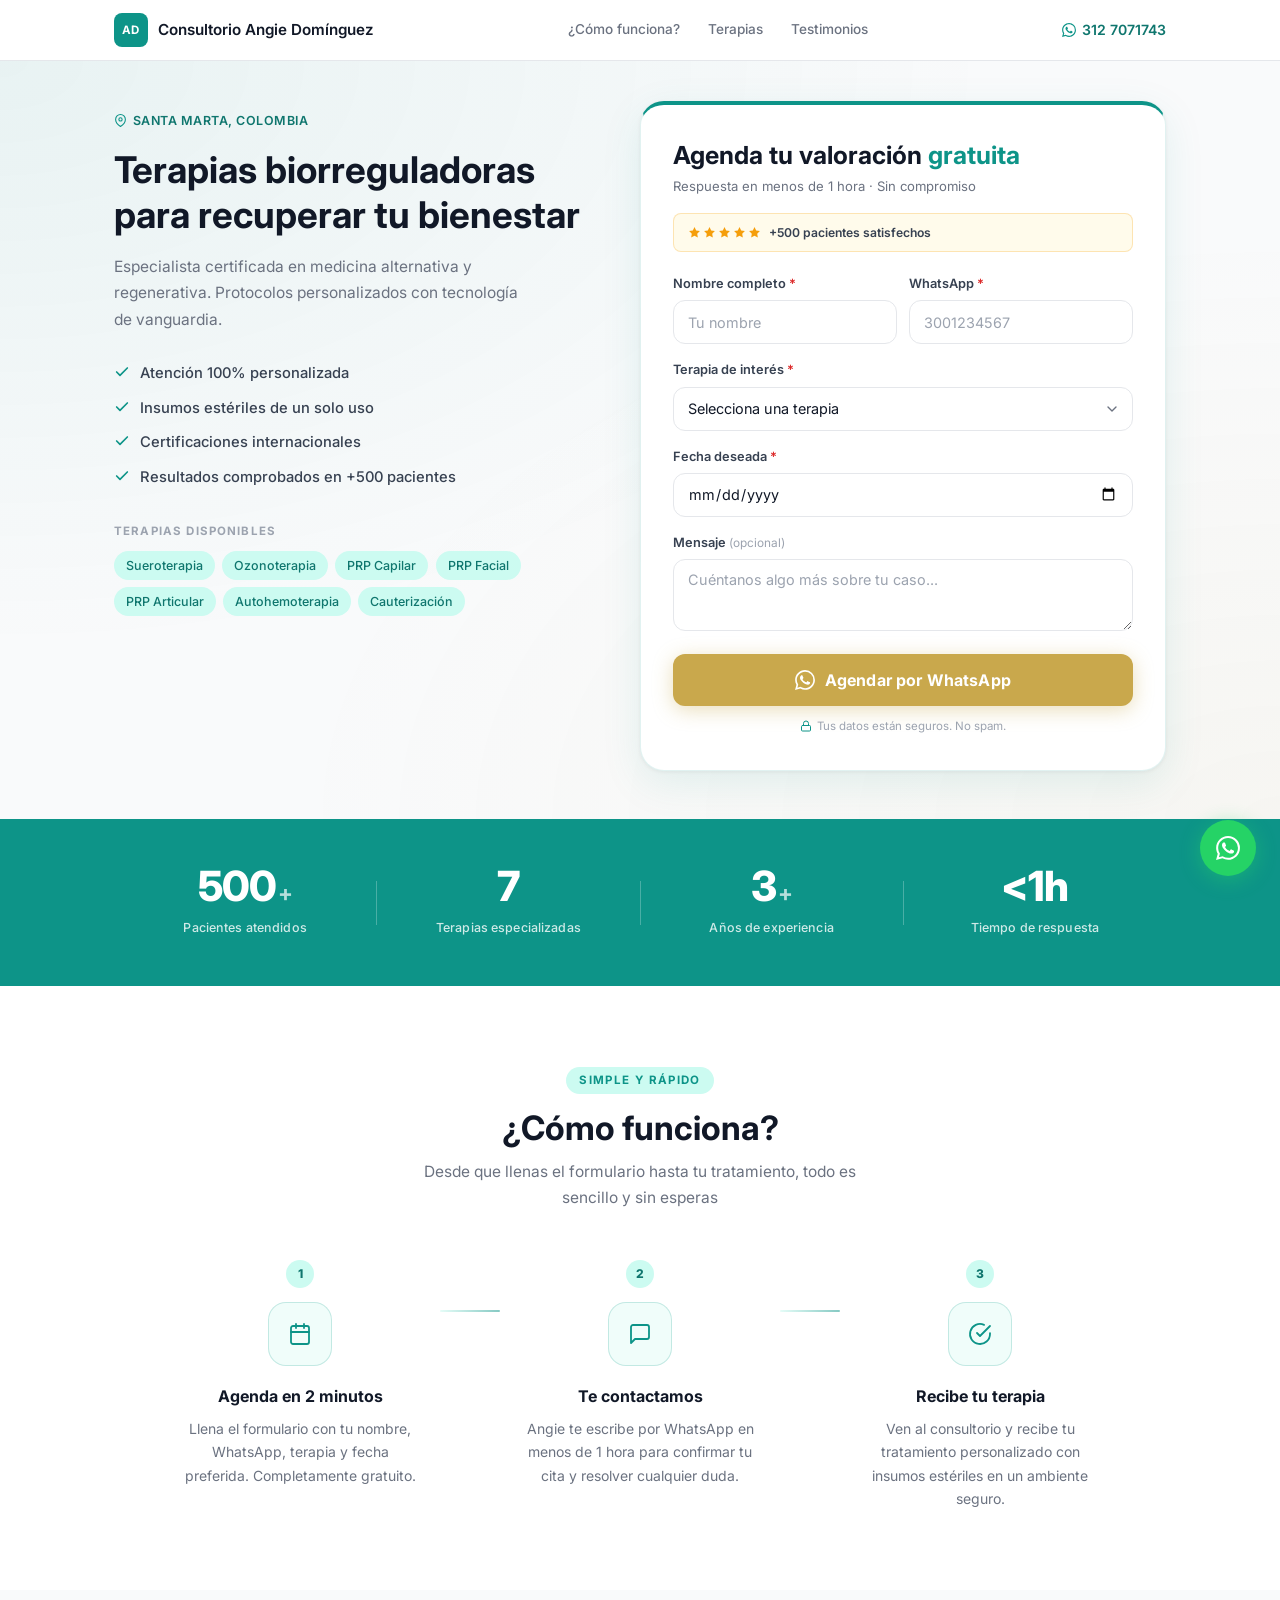
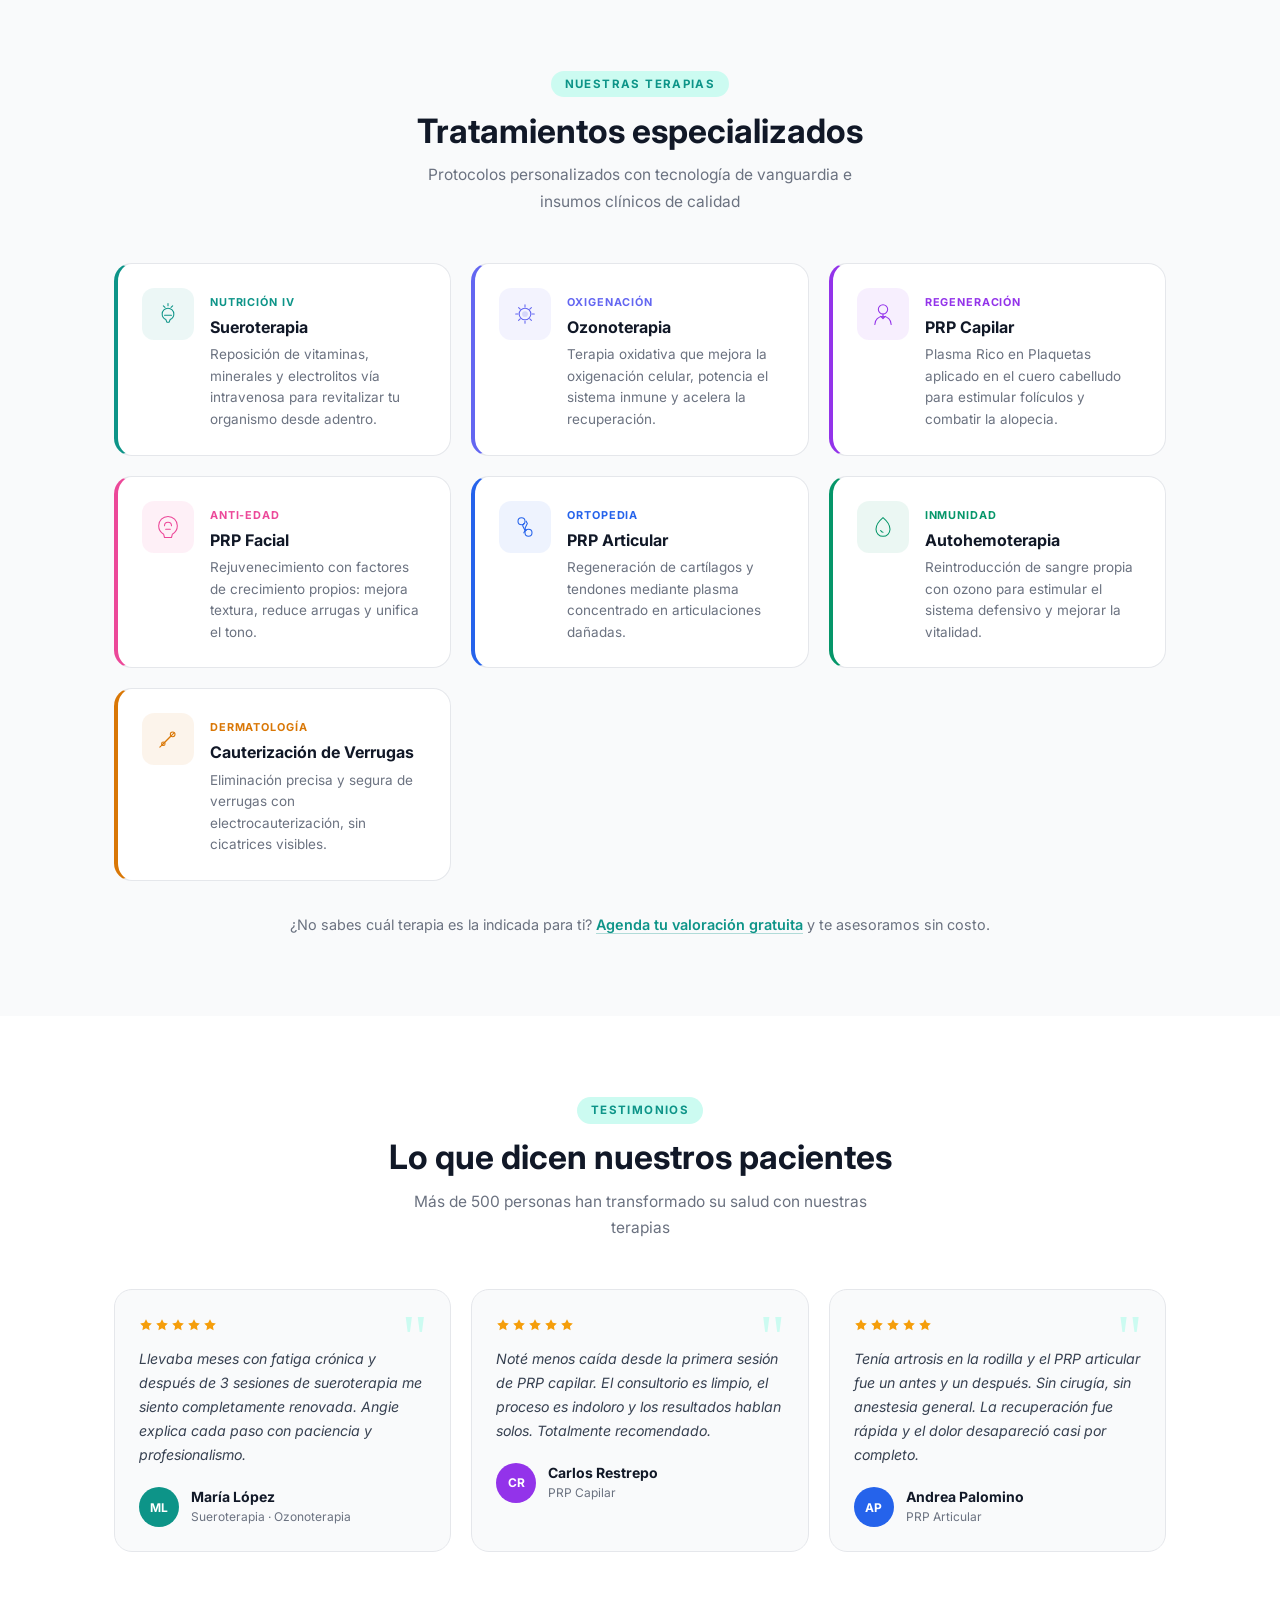
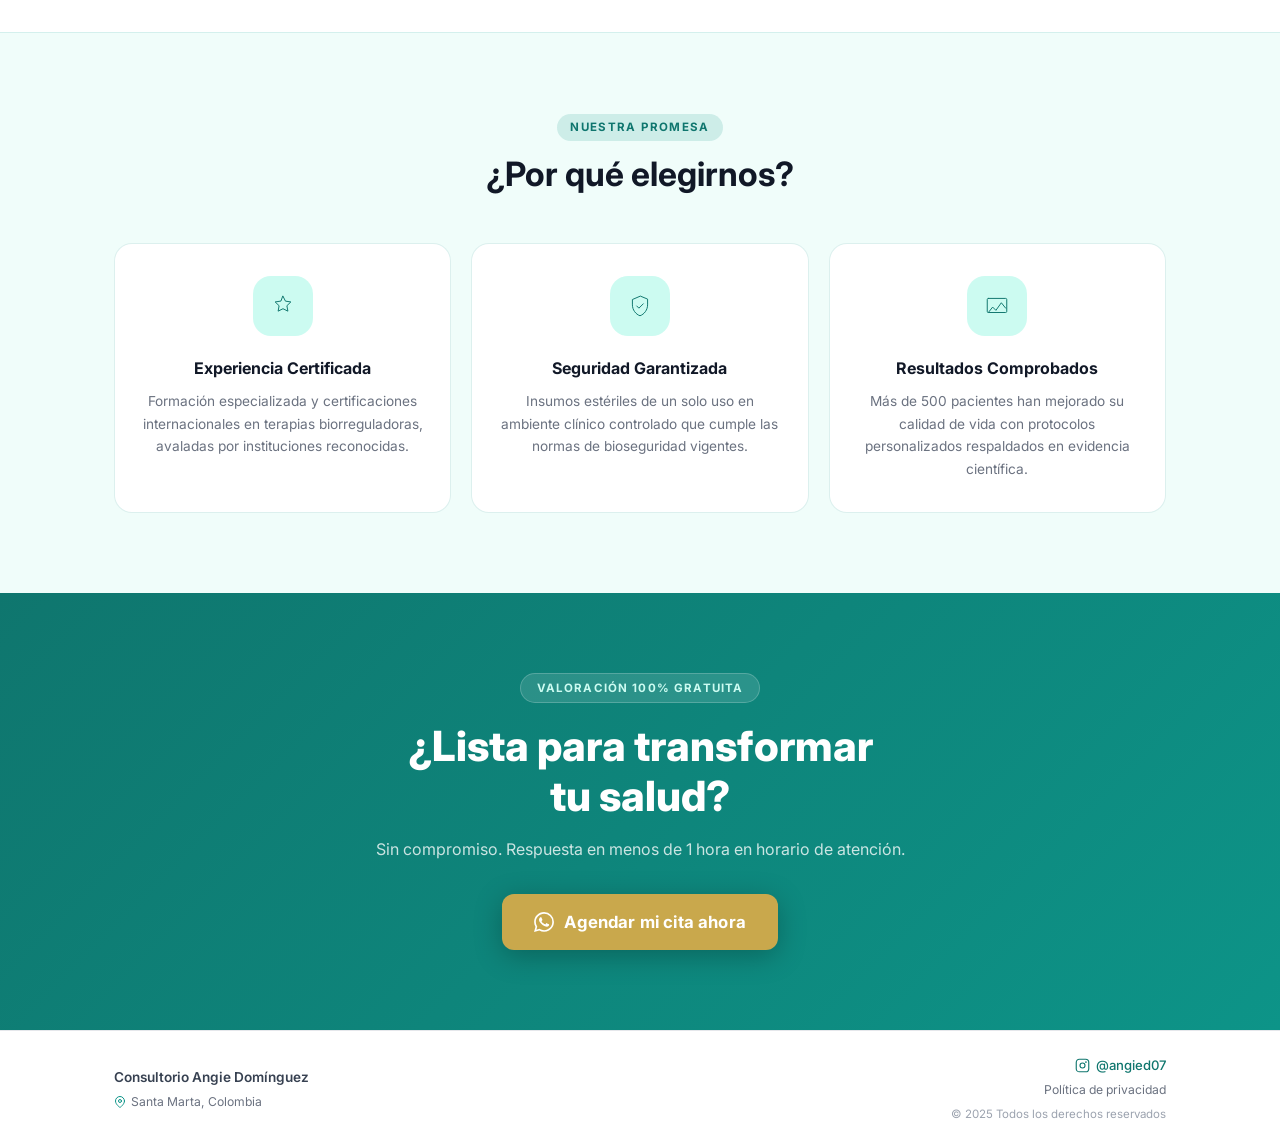
==== commit 91fcb140: "fix: phone to WhatsApp link, correct Instagram, add privacy link in footer - Header phone now opens " ====
--- a/index.html
+++ b/index.html
@@ -31,12 +31,11 @@
         <a href="#terapias">Terapias</a>
         <a href="#testimonios">Testimonios</a>
       </nav>
-      <a href="tel:+573127071743" class="header-tel">
-        <svg width="14" height="14" viewBox="0 0 24 24" fill="none" stroke="currentColor" stroke-width="2"
-          stroke-linecap="round" stroke-linejoin="round" aria-hidden="true">
-          <path d="M22 16.92v3a2 2 0 0 1-2.18 2 19.79 19.79 0 0 1-8.63-3.07A19.5 19.5 0 0 1 4.69 12 19.79 19.79 0 0 1 1.61 3.41 2 2 0 0 1 3.6 1.22h3a2 2 0 0 1 2 1.72 12.84 12.84 0 0 0 .7 2.81 2 2 0 0 1-.45 2.11L7.91 8.96a16 16 0 0 0 6.13 6.13l.94-.94a2 2 0 0 1 2.11-.45 12.84 12.84 0 0 0 2.81.7A2 2 0 0 1 22 16.92z" />
+      <a href="https://wa.me/573127071743?text=Hola%20Angie%20%F0%9F%91%8B%20Vi%20tu%20p%C3%A1gina%20web%20y%20me%20gustar%C3%ADa%20obtener%20m%C3%A1s%20informaci%C3%B3n%20sobre%20los%20tratamientos%20disponibles." class="header-tel" target="_blank" rel="noopener">
+        <svg width="14" height="14" viewBox="0 0 24 24" fill="currentColor" aria-hidden="true">
+          <path d="M17.472 14.382c-.297-.149-1.758-.867-2.03-.967-.273-.099-.471-.148-.67.15-.197.297-.767.966-.94 1.164-.173.199-.347.223-.644.075-.297-.15-1.255-.463-2.39-1.475-.883-.788-1.48-1.761-1.653-2.059-.173-.297-.018-.458.13-.606.134-.133.298-.347.446-.52.149-.174.198-.298.298-.497.099-.198.05-.371-.025-.52-.075-.149-.669-1.612-.916-2.207-.242-.579-.487-.5-.669-.51-.173-.008-.371-.01-.57-.01-.198 0-.52.074-.792.372-.272.297-1.04 1.016-1.04 2.479 0 1.462 1.065 2.875 1.213 3.074.149.198 2.096 3.2 5.077 4.487.709.306 1.262.489 1.694.625.712.227 1.36.195 1.871.118.571-.085 1.758-.719 2.006-1.413.248-.694.248-1.289.173-1.413-.074-.124-.272-.198-.57-.347m-5.421 7.403h-.004a9.87 9.87 0 01-5.031-1.378l-.361-.214-3.741.982.998-3.648-.235-.374a9.86 9.86 0 01-1.51-5.26c.001-5.45 4.436-9.884 9.888-9.884 2.64 0 5.122 1.03 6.988 2.898a9.825 9.825 0 012.893 6.994c-.003 5.45-4.437 9.884-9.885 9.884m8.413-18.297A11.815 11.815 0 0012.05 0C5.495 0 .16 5.335.157 11.892c0 2.096.547 4.142 1.588 5.945L.057 24l6.305-1.654a11.882 11.882 0 005.683 1.448h.005c6.554 0 11.89-5.335 11.893-11.893a11.821 11.821 0 00-3.48-8.413z"/>
         </svg>
-        <span>+57 312 707 1743</span>
+        <span>312 7071743</span>
       </a>
     </div>
   </header>
@@ -554,22 +553,23 @@
         </span>
       </div>
       <div class="footer-right">
-        <a href="https://instagram.com/angiedominguez" target="_blank" rel="noopener" class="footer-ig">
+        <a href="https://www.instagram.com/angied07/" target="_blank" rel="noopener" class="footer-ig">
           <svg width="15" height="15" viewBox="0 0 24 24" fill="none" stroke="currentColor" stroke-width="1.8"
             stroke-linecap="round" stroke-linejoin="round" aria-hidden="true">
             <rect x="2" y="2" width="20" height="20" rx="5" ry="5"/>
             <circle cx="12" cy="12" r="4"/>
             <circle cx="17.5" cy="6.5" r="0.5" fill="currentColor"/>
           </svg>
-          @angiedominguez
+          @angied07
         </a>
+        <a href="privacidad.html" class="footer-privacy">Política de privacidad</a>
         <span class="footer-copy">© 2025 Todos los derechos reservados</span>
       </div>
     </div>
   </footer>
 
   <!-- FLOATING WHATSAPP -->
-  <a href="https://wa.me/3127071743" class="fab-wa" target="_blank" rel="noopener"
+  <a href="https://wa.me/573127071743?text=Hola%20Angie%20%F0%9F%91%8B%20Vi%20tu%20p%C3%A1gina%20web%20y%20me%20gustar%C3%ADa%20obtener%20m%C3%A1s%20informaci%C3%B3n%20sobre%20los%20tratamientos%20disponibles." class="fab-wa" target="_blank" rel="noopener"
     aria-label="Escríbenos por WhatsApp">
     <svg width="24" height="24" viewBox="0 0 24 24" fill="currentColor" aria-hidden="true">
       <path d="M17.472 14.382c-.297-.149-1.758-.867-2.03-.967-.273-.099-.471-.148-.67.15-.197.297-.767.966-.94 1.164-.173.199-.347.223-.644.075-.297-.15-1.255-.463-2.39-1.475-.883-.788-1.48-1.761-1.653-2.059-.173-.297-.018-.458.13-.606.134-.133.298-.347.446-.52.149-.174.198-.298.298-.497.099-.198.05-.371-.025-.52-.075-.149-.669-1.612-.916-2.207-.242-.579-.487-.5-.669-.51-.173-.008-.371-.01-.57-.01-.198 0-.52.074-.792.372-.272.297-1.04 1.016-1.04 2.479 0 1.462 1.065 2.875 1.213 3.074.149.198 2.096 3.2 5.077 4.487.709.306 1.262.489 1.694.625.712.227 1.36.195 1.871.118.571-.085 1.758-.719 2.006-1.413.248-.694.248-1.289.173-1.413-.074-.124-.272-.198-.57-.347m-5.421 7.403h-.004a9.87 9.87 0 01-5.031-1.378l-.361-.214-3.741.982.998-3.648-.235-.374a9.86 9.86 0 01-1.51-5.26c.001-5.45 4.436-9.884 9.888-9.884 2.64 0 5.122 1.03 6.988 2.898a9.825 9.825 0 012.893 6.994c-.003 5.45-4.437 9.884-9.885 9.884m8.413-18.297A11.815 11.815 0 0012.05 0C5.495 0 .16 5.335.157 11.892c0 2.096.547 4.142 1.588 5.945L.057 24l6.305-1.654a11.882 11.882 0 005.683 1.448h.005c6.554 0 11.89-5.335 11.893-11.893a11.821 11.821 0 00-3.48-8.413z"/>
--- a/style.css
+++ b/style.css
@@ -987,6 +987,14 @@
 }
 .footer-ig:hover { color: var(--teal); }
 
+.footer-privacy {
+  font-size: 0.76rem;
+  color: var(--text-soft);
+  transition: color var(--t);
+  border-bottom: 1px solid transparent;
+}
+.footer-privacy:hover { color: var(--teal); border-color: var(--teal); }
+
 .footer-copy {
   font-size: 0.72rem;
   color: var(--text-xsoft);
